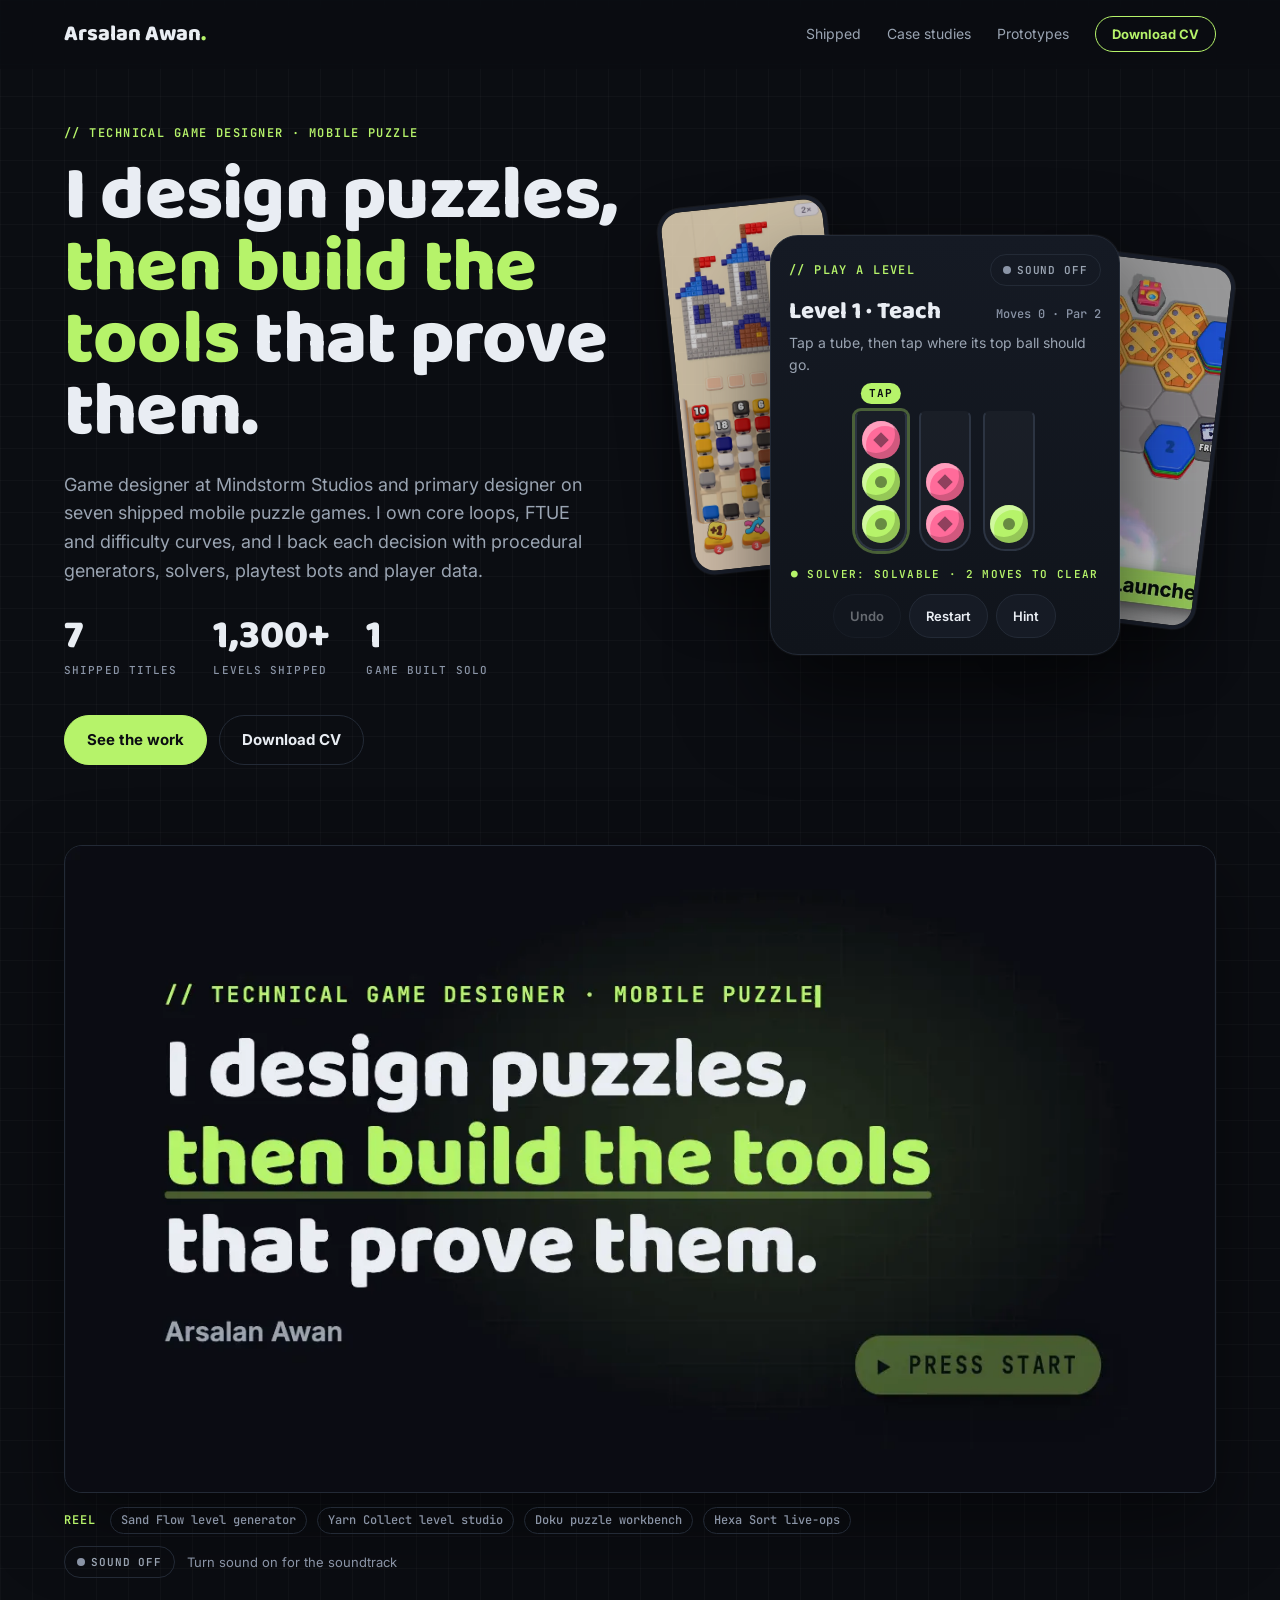
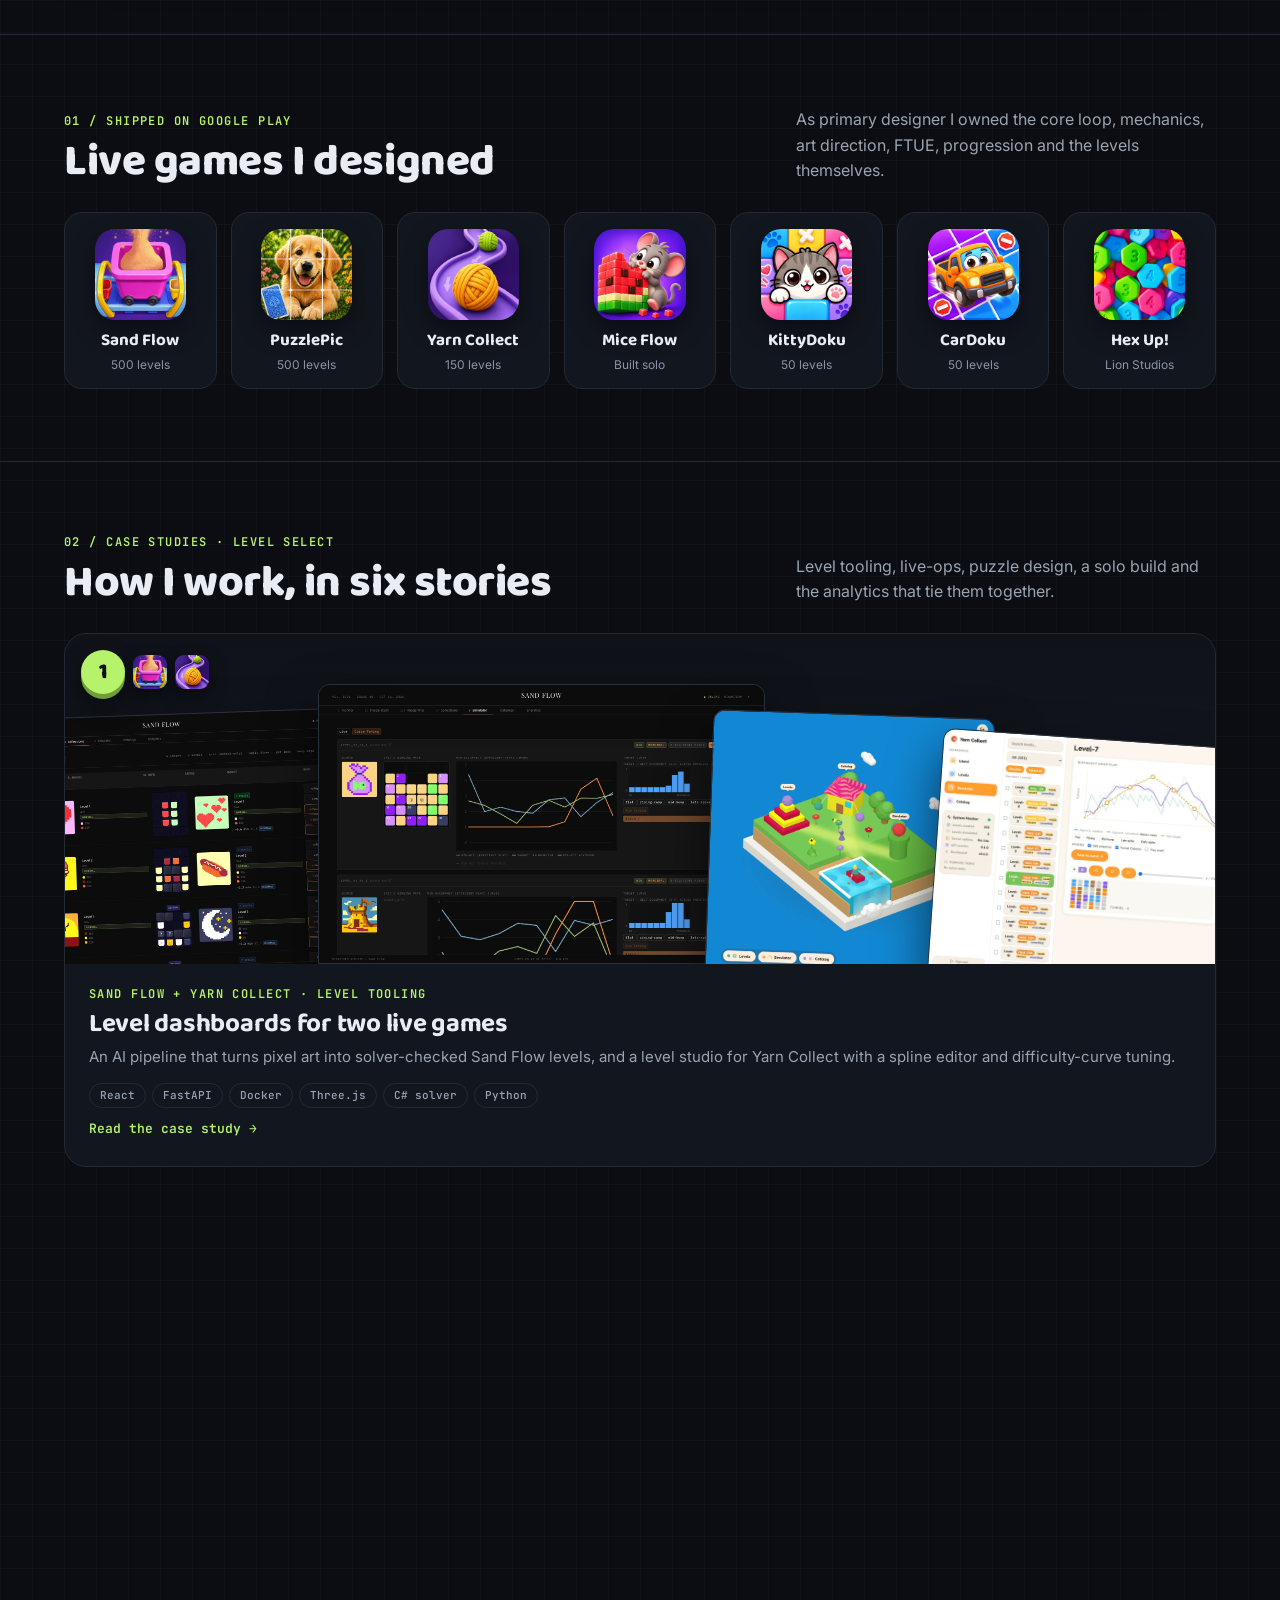
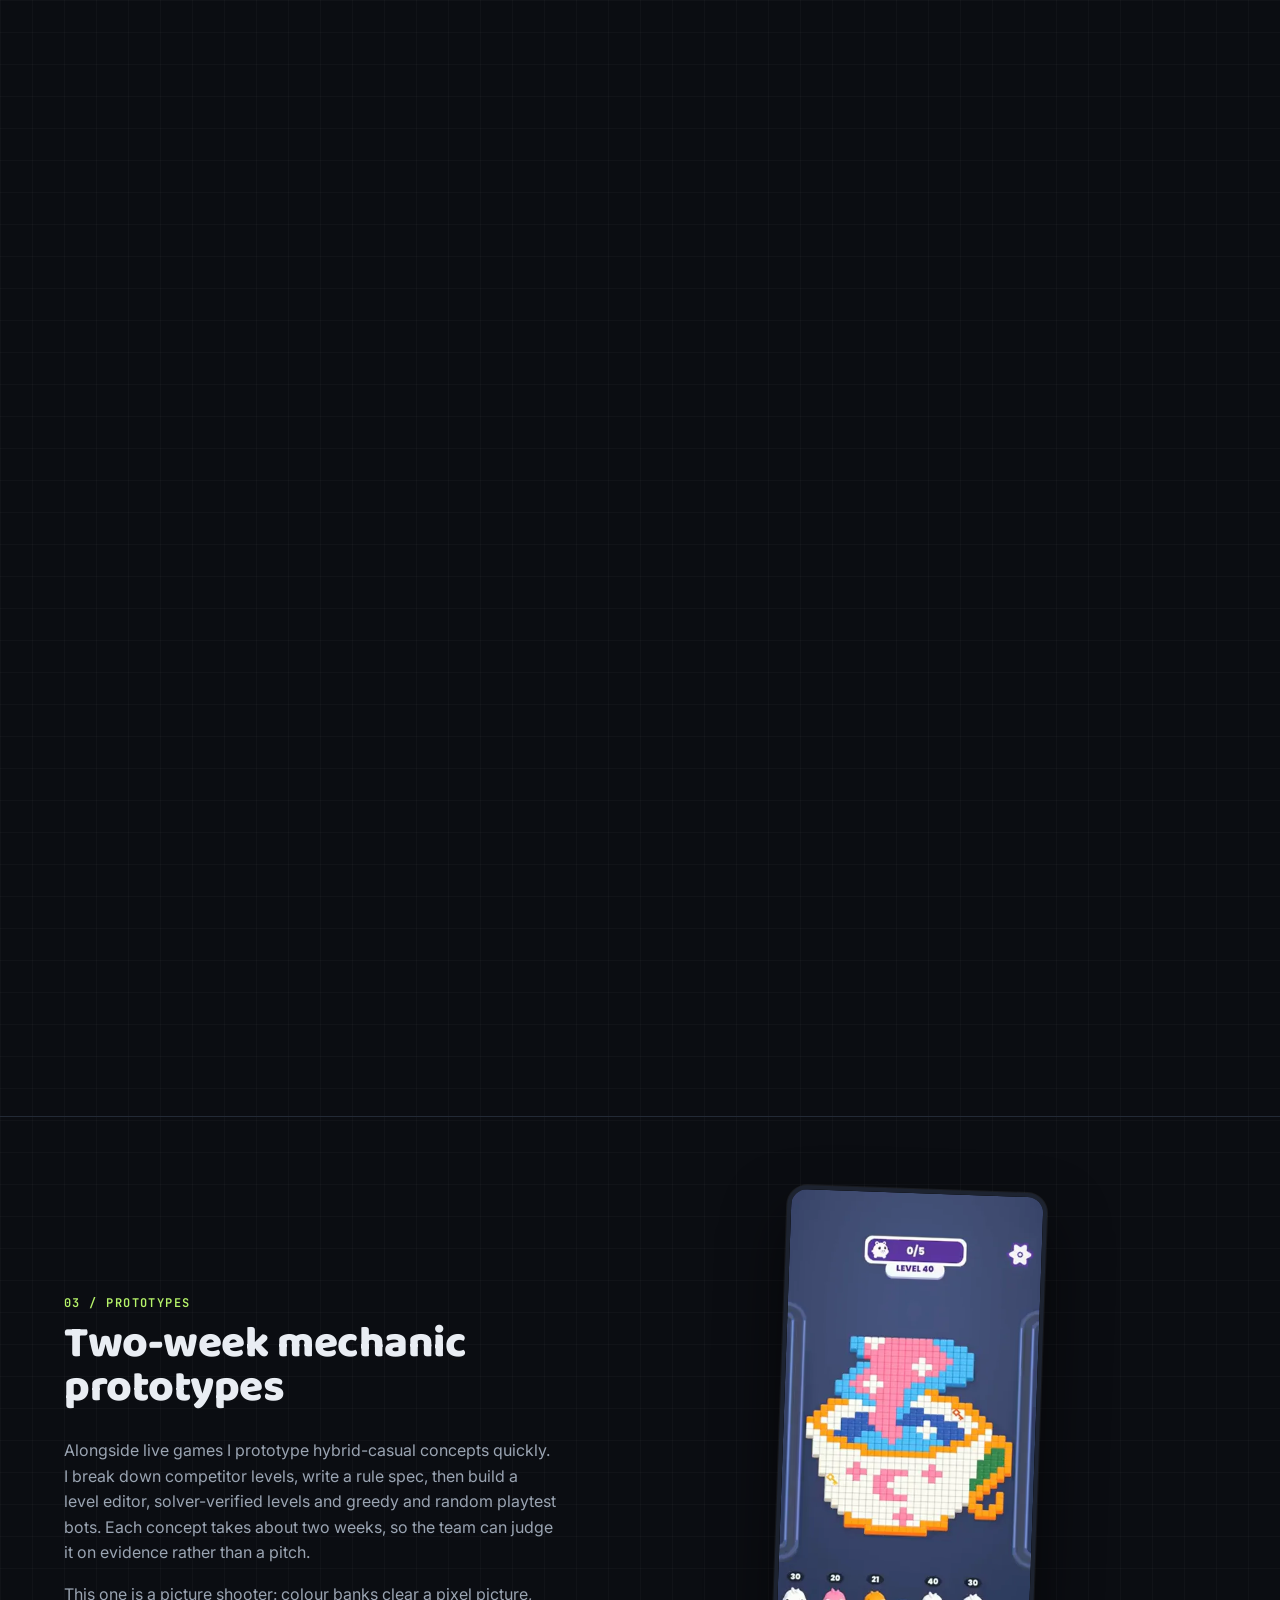
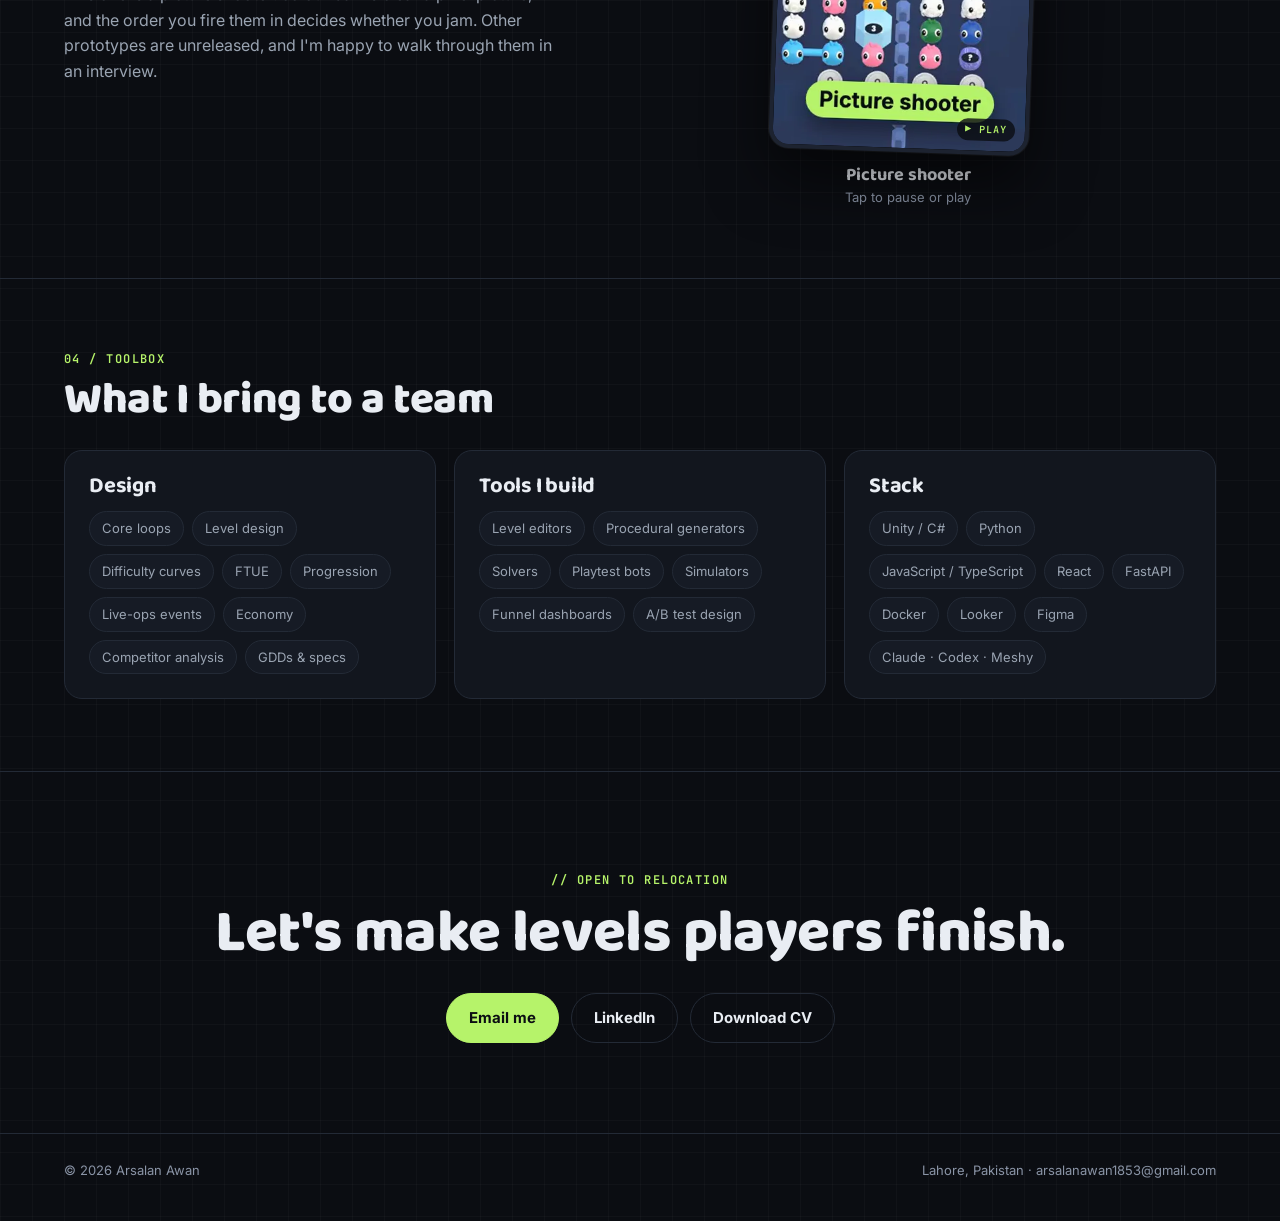
==== index.html @ 24dd3d20 "Playable hero level, game-style reel with sound, level-select case cards Co-Authored-By: Claude Opus" ====
<!doctype html>
<html lang="en">
<head>
<meta charset="utf-8">
<meta name="viewport" content="width=device-width, initial-scale=1">
<title>Arsalan Awan — Technical Game Designer</title>
<meta name="description" content="Technical game designer for mobile puzzle games. 7 shipped titles, 1,300+ levels, and the generators, solvers and analytics behind them.">
<meta property="og:type" content="website">
<meta property="og:title" content="Arsalan Awan — Technical Game Designer">
<meta property="og:description" content="I design puzzles, then build the tools that prove them. 7 shipped mobile puzzle games, 1,300+ levels.">
<meta property="og:image" content="https://rcpr0.github.io/og.png">
<meta name="twitter:card" content="summary_large_image">
<link rel="icon" href="favicon.svg" type="image/svg+xml">
<link rel="preconnect" href="https://fonts.googleapis.com">
<link rel="preconnect" href="https://fonts.gstatic.com" crossorigin>
<link rel="stylesheet" href="https://fonts.googleapis.com/css2?family=Baloo+2:wght@600;700;800&family=Inter:wght@400;500;600;700&family=JetBrains+Mono:wght@500;600&display=swap">
<link rel="stylesheet" href="css/site.css">
</head>
<body>
<nav class="nav"><div class="wrap">
  <a class="brand" href="index.html">Arsalan Awan<span>.</span></a>
  <ul>
    <li><a href="#shipped">Shipped</a></li>
    <li><a href="#work">Case studies</a></li>
    <li><a href="#prototypes">Prototypes</a></li>
    <li><a class="btn sm" href="Arsalan-Awan-CV.pdf" download>Download CV</a></li>
  </ul>
</div></nav>

<header class="hero"><div class="wrap">
  <div>
    <div class="mono">// Technical game designer · Mobile puzzle</div>
    <h1>I design puzzles, <em>then build the tools</em> that prove them.</h1>
    <p class="lede">Game designer at Mindstorm Studios and primary designer on seven shipped mobile puzzle games. I own core loops, FTUE and difficulty curves, and I back each decision with procedural generators, solvers, playtest bots and player data.</p>
    <div class="stats">
      <div><b>7</b><span>Shipped titles</span></div>
      <div><b>1,300+</b><span>Levels shipped</span></div>
      <div><b>1</b><span>Game built solo</span></div>
    </div>
    <div class="cta-row">
      <a class="btn" href="#work">See the work</a>
      <a class="btn o" href="Arsalan-Awan-CV.pdf" download>Download CV</a>
    </div>
  </div>
  <div class="stage">
    <div class="ph t1 back" aria-hidden="true"><img src="media/hero/mice.webp" alt=""></div>
    <div class="ph t3 back" data-video aria-label="Play or pause: Rainbow Launcher event in Hexa Sort"><img src="media/video/rainbow-spawn.webp" alt="Rainbow Launcher event firing in a Hexa Sort level"><video src="media/video/rainbow-spawn.mp4" poster="media/video/rainbow-spawn.webp" muted loop playsinline preload="none"></video></div>
    <section class="play" id="play" aria-label="Playable sort puzzle: three short levels">
      <div class="play-top"><span class="mono">// Play a level</span><button class="snd" type="button" data-sound-toggle aria-pressed="false"><span>Sound off</span></button></div>
      <div class="play-hud"><b class="play-lvl">Level 1 · Teach</b><span class="play-moves">Moves 0 · Par 2</span></div>
      <p class="play-tip">Tap a tube, then tap where its top ball should go.</p>
      <div class="tubes" role="group" aria-label="Puzzle board"></div>
      <div class="play-solver mono" aria-live="polite">Solver: solvable</div>
      <div class="play-ctl">
        <button type="button" class="undo">Undo</button><button type="button" class="restart">Restart</button><button type="button" class="hint-btn">Hint</button>
      </div>
      <div class="play-clear" hidden>
        <div class="stars" aria-hidden="true"><i class="star"></i><i class="star"></i><i class="star"></i></div>
        <b class="clear-title">Level clear</b>
        <p class="clear-sub"></p>
        <button type="button" class="btn play-next">Next level →</button>
        <a class="btn play-see" href="#shipped">See the shipped games →</a>
        <button type="button" class="btn o play-again">Play again</button>
      </div>
      <noscript><p class="play-tip">This puzzle needs JavaScript.</p></noscript>
    </section>
  </div>
</div></header>

<section class="reel-sec"><div class="wrap">
  <figure class="reel reveal" data-video aria-label="Play or pause the showreel">
    <video src="media/video/reel.mp4" poster="media/video/reel.webp" data-audio muted loop playsinline preload="none" aria-label="Showreel: level dashboards, puzzle workbench and live-ops footage"></video>
    <figcaption><b>Reel</b><span>Sand Flow level generator</span><span>Yarn Collect level studio</span><span>Doku puzzle workbench</span><span>Hexa Sort live-ops</span></figcaption>
  </figure>
  <div class="reel-bar"><button class="snd" type="button" data-sound-toggle aria-pressed="false"><span>Sound off</span></button><small>Turn sound on for the soundtrack</small></div>
</div></section>

<section class="sec" id="shipped"><div class="wrap">
  <div class="sec-head reveal">
    <div><div class="mono">01 / Shipped on Google Play</div><h2>Live games I designed</h2></div>
    <p>As primary designer I owned the core loop, mechanics, art direction, FTUE, progression and the levels themselves.</p>
  </div>
  <div class="games reveal">
    <a class="game" href="https://play.google.com/store/apps/details?id=com.mindstorm.sandflow" target="_blank" rel="noopener">
      <img class="ph peek" src="media/store/sandflow-1.webp" alt="" loading="lazy">
      <img class="icon" src="media/store/icon-sandflow.webp" alt="Sand Flow icon" loading="lazy"><b>Sand Flow</b><small>500 levels</small></a>
    <a class="game" href="https://play.google.com/store/apps/details?id=com.mindstorm.jigpix" target="_blank" rel="noopener">
      <img class="ph peek" src="media/store/puzzlepic-1.webp" alt="" loading="lazy">
      <img class="icon" src="media/store/icon-puzzlepic.webp" alt="PuzzlePic icon" loading="lazy"><b>PuzzlePic</b><small>500 levels</small></a>
    <a class="game" href="https://play.google.com/store/apps/details?id=com.mindstorm.yarncollect" target="_blank" rel="noopener">
      <img class="ph peek" src="media/store/yarncollect-1.webp" alt="" loading="lazy">
      <img class="icon" src="media/store/icon-yarncollect.webp" alt="Yarn Collect icon" loading="lazy"><b>Yarn Collect</b><small>150 levels</small></a>
    <a class="game" href="https://play.google.com/store/apps/details?id=com.mindstorm.miceflow" target="_blank" rel="noopener">
      <img class="ph peek" src="media/store/miceflow-1.webp" alt="" loading="lazy">
      <img class="icon" src="media/store/icon-miceflow.webp" alt="Mice Flow icon" loading="lazy"><b>Mice Flow</b><small>Built solo</small></a>
    <a class="game" href="https://play.google.com/store/apps/details?id=com.mindstorm.kittydoku" target="_blank" rel="noopener">
      <img class="ph peek" src="media/store/kittydoku-1.webp" alt="" loading="lazy">
      <img class="icon" src="media/store/icon-kittydoku.webp" alt="KittyDoku icon" loading="lazy"><b>KittyDoku</b><small>50 levels</small></a>
    <a class="game" href="https://play.google.com/store/apps/details?id=com.mindstorm.cardoku" target="_blank" rel="noopener">
      <img class="ph peek" src="media/store/cardoku-1.webp" alt="" loading="lazy">
      <img class="icon" src="media/store/icon-cardoku.webp" alt="CarDoku icon" loading="lazy"><b>CarDoku</b><small>50 levels</small></a>
    <a class="game" href="https://play.google.com/store/apps/details?id=com.mindstorm.hexa.merge" target="_blank" rel="noopener">
      <img class="ph peek" src="media/store/hexup-1.webp" alt="" loading="lazy">
      <img class="icon" src="media/store/icon-hexup.webp" alt="Hex Up! icon" loading="lazy"><b>Hex Up!</b><small>Lion Studios</small></a>
  </div>
</div></section>

<section class="sec" id="work"><div class="wrap">
  <div class="sec-head reveal">
    <div><div class="mono">02 / Case studies · Level select</div><h2>How I work, in six stories</h2></div>
    <p>Level tooling, live-ops, puzzle design, a solo build and the analytics that tie them together.</p>
  </div>
  <div class="cases">
    <a class="case wide reveal" href="work/level-tooling.html">
      <span class="lvl" aria-hidden="true"><b>1</b><img src="media/store/icon-sandflow.webp" alt="" loading="lazy"><img src="media/store/icon-yarncollect.webp" alt="" loading="lazy"></span>
      <div class="art collage">
        <img src="media/tool/sf-collections.webp" alt="Sand Flow level dashboard: collections of generated levels" loading="lazy">
        <img src="media/tool/sf-curve.webp" alt="Sand Flow curve tuning with solver winning paths" loading="lazy">
        <img src="media/tool/yc-island.webp" alt="Yarn Collect level studio: 3D island hub" loading="lazy">
        <img src="media/tool/yc-sim.webp" alt="Yarn Collect difficulty-over-play chart" loading="lazy">
      </div>
      <div class="body">
        <div class="mono">Sand Flow + Yarn Collect · Level tooling</div>
        <h3>Level dashboards for two live games</h3>
        <p>An AI pipeline that turns pixel art into solver-checked Sand Flow levels, and a level studio for Yarn Collect with a spline editor and difficulty-curve tuning.</p>
        <div class="chips"><span>React</span><span>FastAPI</span><span>Docker</span><span>Three.js</span><span>C# solver</span><span>Python</span></div>
        <span class="more">Read the case study →</span>
      </div>
    </a>
    <a class="case wide reveal" href="work/hexa-sort-liveops.html">
      <span class="lvl" aria-hidden="true"><b>2</b></span>
      <div class="art" id="hexa-art">
        <div class="ph t1"><img src="media/hexa/card-1.webp" alt="Roll &amp; Win event screen designed for Hexa Sort" loading="lazy"></div>
        <div class="ph t2"><img src="media/hexa/card-col.webp" alt="Collections main screen with card sets and grand prize" loading="lazy"></div>
        <div class="ph t3"><img src="media/hexa/card-2.webp" alt="Rainbow Launcher streak event screen" loading="lazy"></div>
        <div class="ph t2"><img src="media/hexa/chain-offer.webp" alt="Chain Offer reward ladder" loading="lazy"></div>
      </div>
      <div class="body">
        <div class="mono">Hexa Sort · Live-ops · 2024–25</div>
        <h3>Live-ops features for a top puzzle game</h3>
        <p>Collections V2, Roll &amp; Win, Chain Offer, Rainbow Launcher and more. I designed the flows and directed the UI and art, then designed the A/B tests and Looker analysis that tuned them.</p>
        <div class="chips"><span>Live-ops</span><span>Economy</span><span>A/B tests</span><span>Looker</span><span>Figma</span></div>
        <span class="more">Read the case study →</span>
      </div>
    </a>
    <a class="case reveal" href="work/doku-puzzles.html">
      <span class="lvl" aria-hidden="true"><b>3</b><img src="media/store/icon-kittydoku.webp" alt="" loading="lazy"><img src="media/store/icon-cardoku.webp" alt="" loading="lazy"></span>
      <div class="art">
        <img src="media/doku/md-late.webp" alt="Deduction puzzle board with cars, mice and water" loading="lazy" style="height:84%;width:auto;border-radius:12px">
        <div class="ph t3"><img src="media/store/kittydoku-1.webp" alt="KittyDoku store screenshot" loading="lazy"></div>
      </div>
      <div class="body">
        <div class="mono">KittyDoku + CarDoku · Puzzle design</div>
        <h3>Deduction puzzles you solve by looking</h3>
        <p>An HTML level workbench with its own solver: one answer per level, and no guessing.</p>
        <span class="more">Read the case study →</span>
      </div>
    </a>
    <a class="case reveal" href="work/mice-flow.html">
      <span class="lvl" aria-hidden="true"><b>4</b><img src="media/store/icon-miceflow.webp" alt="" loading="lazy"></span>
      <div class="art">
        <div class="ph t1"><img src="media/mice/level-03.webp" alt="Mice Flow level 3" loading="lazy"></div>
        <div class="ph t2"><img src="media/hero/mice.webp" alt="Mice Flow castle level" loading="lazy"></div>
        <div class="ph t3"><img src="media/mice/level-07.webp" alt="Mice Flow level 7" loading="lazy"></div>
      </div>
      <div class="body">
        <div class="mono">Mice Flow · Solo build</div>
        <h3>Shipping a whole game alone, with AI tools</h3>
        <p>Design, code and 3D art with Claude, Codex and Meshy, then twice the frame rate on a budget phone.</p>
        <span class="more">Read the case study →</span>
      </div>
    </a>
    <a class="case reveal" href="work/difficulty-analytics.html">
      <span class="lvl" aria-hidden="true"><b>5</b></span>
      <div class="art"><img src="media/analytics/bands.svg" alt="Illustrative difficulty bands chart" loading="lazy" style="width:88%;height:auto"></div>
      <div class="body">
        <div class="mono">Difficulty · Analytics</div>
        <h3>Reading difficulty from player data</h3>
        <p>Bot-calibrated difficulty bands, funnel spike detection, and the finding that churn tracks fail rate, not level position.</p>
        <span class="more">Read the case study →</span>
      </div>
    </a>
    <a class="case reveal" href="work/link-sort-study.html">
      <span class="lvl" aria-hidden="true"><b>6</b></span>
      <div class="art"><div class="big-num">30.5<small>vs</small>10.4</div></div>
      <div class="body">
        <div class="mono">Independent study · FTUE</div>
        <h3>Why a game's first levels were losing players</h3>
        <p>A solver and frame-by-frame competitor benchmarks found one move rule tripling the choices on near-identical boards.</p>
        <span class="more">Read the case study →</span>
      </div>
    </a>
  </div>
</div></section>

<section class="sec" id="prototypes"><div class="wrap">
  <div class="step reveal" style="padding:0">
    <div>
      <div class="mono">03 / Prototypes</div><h2>Two-week mechanic prototypes</h2>
      <p>Alongside live games I prototype hybrid-casual concepts quickly. I break down competitor levels, write a rule spec, then build a level editor, solver-verified levels and greedy and random playtest bots. Each concept takes about two weeks, so the team can judge it on evidence rather than a pitch.</p>
      <p>This one is a picture shooter: colour banks clear a pixel picture, and the order you fire them in decides whether you jam. Other prototypes are unreleased, and I'm happy to walk through them in an interview.</p>
    </div>
    <div style="display:flex;justify-content:center">
      <figure class="proto" data-video style="width:min(62%,260px);margin:0">
        <div class="ph t2"><img src="media/video/shooter.webp" alt="Picture-shooter prototype" loading="lazy"><video src="media/video/shooter.mp4" poster="media/video/shooter.webp" muted loop playsinline preload="none"></video><span class="play-hint">▶ PLAY</span></div>
        <figcaption><b>Picture shooter</b><span>Tap to pause or play</span></figcaption>
      </figure>
    </div>
  </div>
</div></section>

<section class="sec" id="toolbox"><div class="wrap">
  <div class="reveal"><div class="mono">04 / Toolbox</div><h2>What I bring to a team</h2></div>
  <div class="tools reveal">
    <div class="tool"><h3>Design</h3><ul><li>Core loops</li><li>Level design</li><li>Difficulty curves</li><li>FTUE</li><li>Progression</li><li>Live-ops events</li><li>Economy</li><li>Competitor analysis</li><li>GDDs &amp; specs</li></ul></div>
    <div class="tool"><h3>Tools I build</h3><ul><li>Level editors</li><li>Procedural generators</li><li>Solvers</li><li>Playtest bots</li><li>Simulators</li><li>Funnel dashboards</li><li>A/B test design</li></ul></div>
    <div class="tool"><h3>Stack</h3><ul><li>Unity / C#</li><li>Python</li><li>JavaScript / TypeScript</li><li>React</li><li>FastAPI</li><li>Docker</li><li>Looker</li><li>Figma</li><li>Claude · Codex · Meshy</li></ul></div>
  </div>
</div></section>

<section class="closing"><div class="wrap reveal">
  <div class="mono">// Open to relocation</div>
  <h2>Let's make levels players finish.</h2>
  <div class="cta-row">
    <a class="btn" href="mailto:arsalanawan1853@gmail.com">Email me</a>
    <a class="btn o" href="https://www.linkedin.com/in/arsalan-awan/" target="_blank" rel="noopener">LinkedIn</a>
    <a class="btn o" href="Arsalan-Awan-CV.pdf" download>Download CV</a>
  </div>
</div></section>

<footer><div class="wrap"><span>© <span id="year">2026</span> Arsalan Awan</span><span>Lahore, Pakistan · arsalanawan1853@gmail.com</span></div></footer>
<script src="js/site.js"></script>
<script src="js/play.js"></script>
</body>
</html>
---- css/site.css ----
/* Arsalan Awan — portfolio. Dark technical base (blueprint grid, mono labels, lime accent) + rounded display type and tilted phones. */
:root {
  --bg: #0b0d12; --panel: #12161e; --panel-2: #161b25; --line: #232a36;
  --ink: #e9edf3; --mute: #9aa4b2; --dim: #8a94a6; --acc: #b6f36a; --acc-ink: #0b0d12;
  --display: 'Baloo 2', ui-rounded, system-ui, sans-serif;
  --body: 'Inter', system-ui, -apple-system, sans-serif;
  --mono: 'JetBrains Mono', ui-monospace, Menlo, monospace;
  --radius: 18px; --wrap: 1200px; --gutter: 24px;
  color-scheme: dark;
}
*, *::before, *::after { box-sizing: border-box; }
html { scroll-behavior: smooth; }
body {
  margin: 0; background: var(--bg); color: var(--ink); font: 400 16px/1.6 var(--body);
  -webkit-font-smoothing: antialiased; overflow-x: hidden;
  background-image: linear-gradient(#ffffff06 1px, transparent 1px), linear-gradient(90deg, #ffffff06 1px, transparent 1px);
  background-size: 32px 32px;
}
img, video { display: block; max-width: 100%; }
a { color: inherit; }
::selection { background: var(--acc); color: var(--acc-ink); }
:focus-visible { outline: 2px solid var(--acc); outline-offset: 3px; border-radius: 6px; }

.wrap { max-width: var(--wrap); margin: 0 auto; padding: 0 var(--gutter); }
.mono { font: 600 12px/1.4 var(--mono); letter-spacing: .12em; text-transform: uppercase; color: var(--acc); }
h1, h2, h3 { font-family: var(--display); font-weight: 800; line-height: 1; margin: 0; letter-spacing: -.01em; }
h2 { font-size: clamp(30px, 4vw, 44px); margin: 10px 0 28px; }
h3 { font-size: 24px; font-weight: 700; }
p { color: var(--mute); margin: 0 0 1em; }
em.acc, .acc { color: var(--acc); font-style: normal; }

/* Nav */
.nav { position: sticky; top: 0; z-index: 20; backdrop-filter: blur(12px); background: #0b0d12cc; border-bottom: 1px solid transparent; }
.nav.scrolled { border-bottom-color: var(--line); }
.nav .wrap { display: flex; align-items: center; justify-content: space-between; height: 68px; gap: 16px; }
.brand { font: 800 22px/1 var(--display); text-decoration: none; }
.brand span { color: var(--acc); }
.nav ul { display: flex; gap: 26px; list-style: none; margin: 0; padding: 0; align-items: center; font-size: 14px; }
.nav ul a { color: var(--mute); text-decoration: none; }
.nav ul a:hover { color: var(--ink); }

/* Buttons & chips */
.btn { display: inline-flex; align-items: center; gap: 8px; background: var(--acc); color: var(--acc-ink); font-weight: 700; font-size: 15px;
  padding: 12px 22px; border-radius: 99px; text-decoration: none; border: 1px solid var(--acc); transition: transform .15s, box-shadow .15s; }
.btn:hover { transform: translateY(-2px); box-shadow: 0 10px 30px #b6f36a33; }
.btn.o { background: transparent; color: var(--ink); border-color: var(--line); }
.btn.o:hover { border-color: var(--mute); box-shadow: none; }
.btn.sm { padding: 7px 16px; font-size: 13px; }
.nav .btn.sm { background: transparent; color: var(--acc); }
.chips { display: flex; flex-wrap: wrap; gap: 6px; margin-top: 14px; }
.chips span { font: 500 11px/1 var(--mono); border: 1px solid var(--line); border-radius: 99px; padding: 6px 10px; color: var(--mute); }

/* Phones */
.ph { position: relative; aspect-ratio: 9 / 19.5; border-radius: 24px; overflow: hidden; border: 4px solid #1d2330; background: #000;
  box-shadow: 0 30px 60px rgba(0,0,0,.55), 0 0 0 1px #ffffff12; }
.ph img, .ph video { width: 100%; height: 100%; object-fit: cover; }
.t1 { transform: rotate(-6deg); } .t2 { transform: rotate(2deg); } .t3 { transform: rotate(7deg); }

/* Hero */
.hero { padding: 56px 0 80px; }
.hero .wrap { display: grid; grid-template-columns: 1.05fr 1fr; gap: 40px; align-items: center; }
.hero h1 { font-size: clamp(44px, 6.2vw, 76px); line-height: .95; margin: 18px 0 22px; }
.hero h1 em { font-style: normal; color: var(--acc); }
.hero p.lede { font-size: 18px; max-width: 520px; }
.stats { display: flex; gap: 36px; margin: 30px 0 34px; flex-wrap: wrap; }
.stats b { display: block; font: 800 40px/1 var(--display); color: var(--ink); }
.stats span { font: 500 11px/1.4 var(--mono); letter-spacing: .1em; color: var(--dim); text-transform: uppercase; }
.cta-row { display: flex; gap: 12px; flex-wrap: wrap; }
.phones { display: flex; justify-content: center; align-items: flex-start; gap: 18px; padding: 10px 0 30px; }
.phones .ph { width: min(30%, 190px); flex: none; }
.phones .t1 { margin-top: 40px; } .phones .t3 { margin-top: 64px; }

/* Sections */
.sec { padding: 72px 0; border-top: 1px solid var(--line); }
.sec-head { display: flex; align-items: end; justify-content: space-between; gap: 20px; flex-wrap: wrap; }
.sec-head p { max-width: 420px; margin-bottom: 28px; }

/* Shipped games */
.games { display: grid; grid-template-columns: repeat(7, 1fr); gap: 14px; }
.game { position: relative; display: block; text-decoration: none; background: var(--panel); border: 1px solid var(--line); border-radius: var(--radius);
  padding: 16px 12px 14px; text-align: center; transition: border-color .2s, transform .2s; }
.game:hover { border-color: #3a4456; transform: translateY(-4px); }
.game img.icon { width: 72%; aspect-ratio: 1; margin: 0 auto 12px; border-radius: 22%; box-shadow: 0 10px 24px rgba(0,0,0,.4); }
.game b { display: block; font: 700 17px/1.1 var(--display); color: var(--ink); }
.game small { display: block; font-size: 12px; color: var(--dim); margin-top: 4px; }
.game .peek { position: absolute; left: 50%; bottom: calc(100% + 12px); width: 150px; transform: translate(-50%, 8px) rotate(-3deg); opacity: 0;
  pointer-events: none; transition: opacity .2s, transform .2s; z-index: 5; }
.game:hover .peek, .game:focus-visible .peek { opacity: 1; transform: translate(-50%, 0) rotate(-3deg); }

/* Case cards */
.cases { display: grid; grid-template-columns: repeat(2, 1fr); gap: 20px; }
.case { display: flex; flex-direction: column; background: var(--panel); border: 1px solid var(--line); border-radius: 22px; overflow: hidden;
  text-decoration: none; transition: border-color .2s, transform .2s; }
.case:hover { border-color: #3a4456; transform: translateY(-4px); }
.case.wide { grid-column: 1 / -1; }
.case .art { position: relative; height: 240px; background: linear-gradient(180deg, #0f1218, var(--panel-2)); overflow: hidden; display: flex; align-items: center; justify-content: center; gap: 14px; }
.case.wide .art { height: 330px; }
.case .body { padding: 22px 24px 26px; }
.case h3 { margin: 8px 0 8px; font-size: 26px; }
.case p { margin: 0; font-size: 15px; }
.case .more { display: inline-block; margin-top: 14px; font: 600 13px/1 var(--mono); color: var(--acc); }
.collage { align-items: flex-end !important; padding: 26px 26px 0; }
.collage img { height: 86%; width: auto; max-width: none; border-radius: 12px 12px 0 0; border: 1px solid #2a3140; box-shadow: 0 24px 50px rgba(0,0,0,.6); }
.collage img + img { margin-left: -70px; }
.collage img:nth-child(1) { transform: translateY(12px) rotate(-2deg); }
.collage img:nth-child(2) { height: 92%; z-index: 2; }
.collage img:nth-child(3) { transform: translateY(12px) rotate(2deg); z-index: 3; }
.collage img:nth-child(4) { height: 80%; transform: translateY(20px) rotate(4deg); z-index: 4; }
.art .ph { width: 92px; border-width: 3px; border-radius: 16px; }
.case.wide .art .ph { width: 128px; }
#hexa-art { background: radial-gradient(ellipse at 50% 60%, #3b2a6b 0%, #161b25 70%); }
.pixel { image-rendering: pixelated; border-radius: 10px; height: 150px; width: 150px; object-fit: cover; }
.big-num { font: 800 64px/1 var(--display); color: var(--acc); }
.big-num small { font-size: 26px; color: var(--dim); margin: 0 10px; }

/* Prototypes */
.protos { display: grid; grid-template-columns: repeat(4, 1fr); gap: 22px; }
.proto { cursor: pointer; }
.proto .ph { width: 100%; border-radius: 20px; }
.ph > video { position: absolute; inset: 0; opacity: 0; transition: opacity .25s; }
[data-video].playing .ph > video { opacity: 1; }
[data-video] { cursor: pointer; }
.proto figcaption { margin-top: 12px; text-align: center; }
.proto figcaption b { display: block; font: 700 18px/1.2 var(--display); }
.proto figcaption span { display: block; font-size: 13px; line-height: 1.4; color: var(--dim); margin-top: 2px; }
.play-hint { position: absolute; right: 10px; bottom: 10px; font: 600 10px/1 var(--mono); letter-spacing: .1em; background: #0b0d12cc; color: var(--acc);
  padding: 6px 8px; border-radius: 99px; transition: opacity .2s; }
[data-video].playing .play-hint { opacity: 0; }

/* Toolbox */
.tools { display: grid; grid-template-columns: repeat(3, 1fr); gap: 18px; }
.tool { background: var(--panel); border: 1px solid var(--line); border-radius: var(--radius); padding: 24px; }
.tool h3 { font-size: 22px; margin-bottom: 14px; }
.tool ul { list-style: none; padding: 0; margin: 0; display: flex; flex-wrap: wrap; gap: 8px; }
.tool li { font-size: 13px; color: var(--mute); background: var(--panel-2); border: 1px solid var(--line); border-radius: 99px; padding: 6px 12px; }

/* Closing CTA + footer */
.closing { text-align: center; padding: 100px 0 90px; border-top: 1px solid var(--line); }
.closing h2 { font-size: clamp(36px, 5vw, 60px); margin: 14px 0 30px; }
.closing .cta-row { justify-content: center; }
footer { border-top: 1px solid var(--line); padding: 26px 0 40px; font-size: 13px; color: var(--dim); }
footer .wrap { display: flex; justify-content: space-between; gap: 12px; flex-wrap: wrap; }

/* ---------- Case-study pages ---------- */
.cs-hero { padding: 48px 0 40px; }
.cs-hero .back { font: 600 12px/1 var(--mono); letter-spacing: .1em; color: var(--dim); text-decoration: none; text-transform: uppercase; }
.cs-hero .back:hover { color: var(--acc); }
.cs-hero h1 { font-size: clamp(40px, 5.6vw, 68px); margin: 18px 0 18px; max-width: 900px; }
.cs-hero .lede { font-size: 19px; max-width: 760px; }
.meta { display: grid; grid-template-columns: repeat(4, auto); justify-content: start; gap: 12px 44px; margin: 28px 0 10px; }
.meta div span { display: block; font: 600 11px/1.4 var(--mono); letter-spacing: .1em; color: var(--dim); text-transform: uppercase; }
.meta div b { font-weight: 600; font-size: 15px; }
.fig { margin: 0; }
.fig img, .fig video { width: 100%; border-radius: 14px; border: 1px solid var(--line); background: #0f1218; }
.fig figcaption { font-size: 14px; color: var(--dim); margin-top: 10px; }
.fig figcaption b { color: var(--mute); font-weight: 600; }
.fig.hero-fig img, .fig.hero-fig video { border-radius: 18px; box-shadow: 0 30px 80px rgba(0,0,0,.5); }
.prose { max-width: 760px; }
.reel-sec { padding: 0 0 56px; }
.reel { margin: 0; }
.reel video { width: 100%; aspect-ratio: 16 / 9; border-radius: 18px; border: 1px solid var(--line); background: #0d1017; box-shadow: 0 30px 80px rgba(0,0,0,.45); }
.reel figcaption { display: flex; flex-wrap: wrap; gap: 8px 10px; align-items: center; margin-top: 14px; font: 500 12px/1.4 var(--mono); color: var(--dim); }
.reel figcaption b { color: var(--acc); font-weight: 600; letter-spacing: .08em; text-transform: uppercase; margin-right: 4px; }
.reel figcaption span { border: 1px solid var(--line); border-radius: 99px; padding: 4px 10px; }
.prose p { font-size: 17px; }
.prose ul { color: var(--mute); padding-left: 20px; margin: 0 0 1em; }
.prose li { margin-bottom: 6px; }
.prose strong { color: var(--ink); font-weight: 600; }
.step { display: grid; grid-template-columns: 1fr 1.25fr; gap: 44px; align-items: center; padding: 34px 0; }
.step.flip > :first-child { order: 2; }
.step .num { font: 600 12px/1 var(--mono); color: var(--acc); letter-spacing: .12em; }
.step h3 { margin: 10px 0 12px; font-size: 28px; }
.step p { font-size: 16px; }
.phone-row { display: flex; gap: 18px; justify-content: center; }
.phone-row .ph { width: min(31%, 200px); }
.phone-row .ph:nth-child(1) { transform: rotate(-4deg); } .phone-row .ph:nth-child(3) { transform: rotate(4deg); }
.phone-row > .clip { width: min(31%, 200px); flex: none; }
.phone-row > .clip .ph { width: 100%; transform: none; }
.phone-row > .clip:nth-child(1) { transform: rotate(-4deg); } .phone-row > .clip:nth-child(3) { transform: rotate(4deg); }
.stat-grid { display: grid; grid-template-columns: repeat(auto-fit, minmax(200px, 1fr)); gap: 16px; margin-top: 8px; }
.stat { background: var(--panel); border: 1px solid var(--line); border-radius: var(--radius); padding: 22px; }
.stat b { display: block; font: 800 40px/1 var(--display); color: var(--acc); margin-bottom: 8px; }
.stat span { font-size: 14px; color: var(--mute); }
.callout { border-left: 3px solid var(--acc); background: var(--panel); padding: 18px 22px; border-radius: 0 14px 14px 0; margin: 10px 0 24px; }
.callout p { margin: 0; color: var(--ink); }
.next { display: flex; justify-content: space-between; align-items: center; gap: 20px; text-decoration: none; background: var(--panel);
  border: 1px solid var(--line); border-radius: 22px; padding: 28px 30px; margin: 30px 0 70px; transition: border-color .2s; }
.next:hover { border-color: var(--acc); }
.next b { font: 800 28px/1.1 var(--display); display: block; margin-top: 8px; }
.next .arrow { font: 800 36px/1 var(--display); color: var(--acc); }
.subhead { font: 800 34px/1 var(--display); margin: 0 0 6px; }
.feature-tag { display: inline-block; font: 600 11px/1 var(--mono); letter-spacing: .1em; color: var(--acc-ink); background: var(--acc); padding: 6px 10px; border-radius: 99px; text-transform: uppercase; }

/* Reveal on scroll */
.js .reveal { opacity: 0; transform: translateY(18px); transition: opacity .6s ease, transform .6s ease; }
.js .reveal.in { opacity: 1; transform: none; }

/* ---------- Responsive ---------- */
@media (max-width: 1000px) {
  .games { grid-template-columns: repeat(4, 1fr); }
  .protos { grid-template-columns: repeat(2, 1fr); }
  .tools { grid-template-columns: 1fr; }
}
@media (max-width: 760px) {
  :root { --gutter: 16px; }
  .nav ul { gap: 16px; }
  .nav ul li:nth-child(1), .nav ul li:nth-child(3) { display: none; }
  .hero { padding: 28px 0 40px; }
  .hero .wrap { grid-template-columns: 1fr; gap: 10px; }
  .hero p.lede { font-size: 16px; }
  .stats { gap: 22px; } .stats b { font-size: 32px; }
  .phones { gap: 10px; padding: 24px 0 30px; }
  .phones .ph { width: 30%; border-width: 3px; border-radius: 18px; }
  .phones .t1 { margin-top: 22px; } .phones .t3 { margin-top: 36px; }
  .sec { padding: 52px 0; }
  .games { grid-template-columns: repeat(4, 1fr); gap: 8px; }
  .game { padding: 10px 4px; border-radius: 14px; }
  .game b { font-size: 13px; }
  .game small { font-size: 10px; }
  .game .peek { display: none; }
  .cases { grid-template-columns: 1fr; }
  .case .art, .case.wide .art { height: 220px; }
  .collage img + img { margin-left: -110px; }
  .protos { gap: 14px; }
  .meta { grid-template-columns: repeat(2, auto); gap: 12px 28px; }
  .step, .step.flip { grid-template-columns: 1fr; gap: 20px; padding: 24px 0; }
  .step.flip > :first-child { order: 0; }
  .next b { font-size: 22px; }
}
@media (prefers-reduced-motion: reduce) {
  html { scroll-behavior: auto; }
  .t1, .t2, .t3, .phone-row .ph, .phone-row > .clip, .collage img, .game .peek { transform: none !important; }
  .js .reveal { opacity: 1; transform: none; transition: none; }
  .btn, .case, .game { transition: none; }
}

/* Playable level (hero). Device card in front, two tilted phones behind it. */
.stage { position: relative; display: flex; justify-content: center; align-items: center; min-height: 560px; }
.stage .back { position: absolute; width: 170px; opacity: .8; }
.stage .t1 { left: 0; top: 36px; } .stage .t3 { right: 0; top: 90px; }
.play { position: relative; z-index: 2; width: 350px; max-width: 100%; background: linear-gradient(180deg, #151a24, #10141b); border: 1px solid var(--line);
  border-radius: 28px; padding: 18px 18px 16px; box-shadow: 0 40px 90px rgba(0,0,0,.6), 0 0 0 1px #ffffff0d; overflow: hidden; }
.play-top { display: flex; justify-content: space-between; align-items: center; gap: 10px; }
.snd { font: 600 11px/1 var(--mono); letter-spacing: .08em; text-transform: uppercase; color: var(--mute); background: transparent; border: 1px solid var(--line);
  border-radius: 99px; padding: 8px 12px; min-height: 32px; cursor: pointer; white-space: nowrap; display: inline-flex; align-items: center; gap: 6px; }
.snd::before { content: ''; width: 8px; height: 8px; border-radius: 50%; background: var(--dim); }
.snd[aria-pressed="true"] { color: var(--acc); border-color: #b6f36a55; }
.snd[aria-pressed="true"]::before { background: var(--acc); box-shadow: 0 0 8px var(--acc); }
.play-hud { display: flex; justify-content: space-between; align-items: baseline; margin-top: 14px; }
.play-lvl { font: 800 24px/1 var(--display); }
.play-moves { font: 500 12px/1 var(--mono); color: var(--dim); }
.play .play-tip { font-size: 14px; margin: 8px 0 0; min-height: 2.6em; }
.tubes { --ball: 38px; display: flex; justify-content: center; align-items: flex-end; gap: 12px; padding: 22px 0 6px; min-height: calc(var(--cap, 3) * (var(--ball) + 4px) + 54px); }
.tube { position: relative; width: calc(var(--ball) + 14px); height: calc(var(--cap, 3) * (var(--ball) + 4px) + 14px); padding: 6px 0; display: flex; flex-direction: column-reverse;
  align-items: center; gap: 4px; background: #ffffff08; border: 2px solid #2c3442; border-top-color: transparent; border-radius: 6px 6px 22px 22px; cursor: pointer;
  transition: border-color .15s, transform .15s, box-shadow .2s; -webkit-tap-highlight-color: transparent; }
.tube:hover { border-color: #3d4759; border-top-color: transparent; }
.tube.sel { border-color: var(--acc); border-top-color: transparent; }
.tube.done { border-color: #ffd34d; border-top-color: transparent; box-shadow: 0 0 22px #ffd34d44; }
.tube.hint::after { content: 'tap'; position: absolute; left: 50%; top: -30px; transform: translateX(-50%); font: 700 11px/1 var(--mono); text-transform: uppercase;
  letter-spacing: .1em; color: var(--acc-ink); background: var(--acc); padding: 5px 8px; border-radius: 99px; animation: bob 1s ease-in-out infinite; }
.tube.hint { box-shadow: 0 0 0 3px #b6f36a55; animation: glow 1s ease-in-out infinite; }
.ball { position: relative; width: var(--ball); height: var(--ball); border-radius: 50%; flex: none; transition: transform .18s cubic-bezier(.3,1.6,.5,1);
  box-shadow: inset -5px -6px 0 rgba(0,0,0,.18), inset 4px 5px 0 rgba(255,255,255,.35); }
.ball[data-c="a"] { background: #b6f36a; } .ball[data-c="b"] { background: #ff6b9a; } .ball[data-c="c"] { background: #5cc8ff; } .ball[data-c="d"] { background: #ffd34d; }
/* A shape per colour, so the puzzle doesn't rely on colour alone. */
.ball::after { content: ''; position: absolute; left: 50%; top: 50%; width: 12px; height: 12px; transform: translate(-50%,-50%); background: rgba(11,13,18,.45); }
.ball[data-c="a"]::after { border-radius: 50%; }
.ball[data-c="b"]::after { transform: translate(-50%,-50%) rotate(45deg); width: 11px; height: 11px; }
.ball[data-c="c"]::after { clip-path: polygon(50% 0, 100% 100%, 0 100%); width: 14px; }
.ball[data-c="d"]::after { height: 5px; width: 15px; border-radius: 3px; }
.ball.lift { transform: translateY(-14px); }
.ball.drop { animation: drop .38s cubic-bezier(.3,1.5,.5,1) both; }
.tube.nope { animation: nope .3s; }
@keyframes drop { 0% { transform: translateY(-46px) scale(.9, 1.1); opacity: .2; } 70% { transform: translateY(2px) scale(1.12, .86); opacity: 1; } 100% { transform: none; } }
@keyframes nope { 20%, 60% { transform: translateX(-5px); } 40%, 80% { transform: translateX(5px); } }
@keyframes bob { 50% { transform: translate(-50%, -5px); } }
@keyframes glow { 50% { box-shadow: 0 0 0 6px #b6f36a22; } }
.play-solver { color: var(--acc); font-size: 11px; text-align: center; margin-top: 10px; }
.play-solver::before { content: '● '; }
.play-solver.dead { color: #ff7a7a; } .play-solver.dead::before { content: '✕ '; }
.play-ctl { display: flex; justify-content: center; gap: 8px; margin-top: 12px; }
.play-ctl button { font: 600 13px/1 var(--body); color: var(--ink); background: var(--panel-2); border: 1px solid var(--line); border-radius: 99px; padding: 0 16px; min-height: 44px; cursor: pointer; }
.play-ctl button:hover { border-color: #3d4759; }
.play-ctl button:disabled { opacity: .4; cursor: default; }
.play-clear { position: absolute; inset: 0; z-index: 3; display: flex; flex-direction: column; align-items: center; justify-content: center; gap: 10px; text-align: center;
  padding: 24px; background: rgba(11,13,18,.9); backdrop-filter: blur(4px); animation: pop-in .35s cubic-bezier(.3,1.5,.5,1) both; }
.play-clear[hidden] { display: none; }
.play-clear .clear-title { font: 800 40px/1 var(--display); text-transform: uppercase; }
.play-clear .clear-sub { margin: 0 0 8px; max-width: 260px; }
.play-clear .btn[hidden] { display: none; }
.stars { display: flex; gap: 8px; align-items: flex-end; }
.star { width: 46px; height: 46px; background: #2a3140; clip-path: polygon(50% 4%, 63% 35%, 96% 38%, 71% 60%, 79% 94%, 50% 76%, 21% 94%, 29% 60%, 4% 38%, 37% 35%); }
.star:nth-child(2) { width: 58px; height: 58px; }
.star.on { background: #ffd34d; animation: star-in .45s cubic-bezier(.3,1.7,.5,1) both; }
@keyframes star-in { 0% { transform: scale(0) rotate(-60deg); } 100% { transform: none; } }
@keyframes pop-in { 0% { opacity: 0; transform: scale(.9); } 100% { opacity: 1; transform: none; } }
.confetti { position: absolute; left: 50%; top: 45%; width: 8px; height: 10px; border-radius: 2px; z-index: 4; pointer-events: none; }
.reel-bar { display: flex; align-items: center; gap: 12px; margin-top: 12px; }
.reel-bar small { color: var(--dim); font-size: 13px; }
@media (max-width: 1000px) { .stage { min-height: 0; padding: 10px 0 20px; } .stage .back { display: none; } }
@media (max-width: 420px) { .play { padding: 16px 12px 14px; } .tubes { --ball: 34px; gap: 8px; } }
@media (prefers-reduced-motion: reduce) { .tube.hint, .tube.hint::after, .play-clear, .star.on { animation: none; } .ball { transition: none; } }

/* Level select: each case card carries a level node; a gold star marks the ones this visitor has opened. */
.case { position: relative; }
.case .lvl { position: absolute; left: 16px; top: 16px; z-index: 6; display: flex; align-items: center; gap: 8px; }
.case .lvl b { width: 44px; height: 44px; border-radius: 50%; display: grid; place-items: center; font: 800 22px/1 var(--display); color: var(--acc-ink); background: var(--acc);
  box-shadow: 0 5px 0 #6f9d36, 0 12px 24px rgba(0,0,0,.45); transition: transform .2s cubic-bezier(.3,1.6,.5,1); }
.case .lvl img { width: 34px; height: 34px; border-radius: 9px; box-shadow: 0 6px 16px rgba(0,0,0,.5); }
.case:hover .lvl b, .case:focus-visible .lvl b { transform: translateY(-4px) scale(1.08); }
.case.cleared .lvl b { background: #ffd34d; box-shadow: 0 5px 0 #b38b1f, 0 12px 24px rgba(0,0,0,.45); }
.case.cleared .lvl b::after { content: '★'; position: absolute; right: -6px; top: -6px; width: 20px; height: 20px; border-radius: 50%; display: grid; place-items: center;
  font: 12px/1 var(--body); color: #ffd34d; background: var(--bg); border: 1px solid #ffd34d; }
.case .lvl b { position: relative; }
@media (prefers-reduced-motion: reduce) { .case .lvl b { transition: none; } }
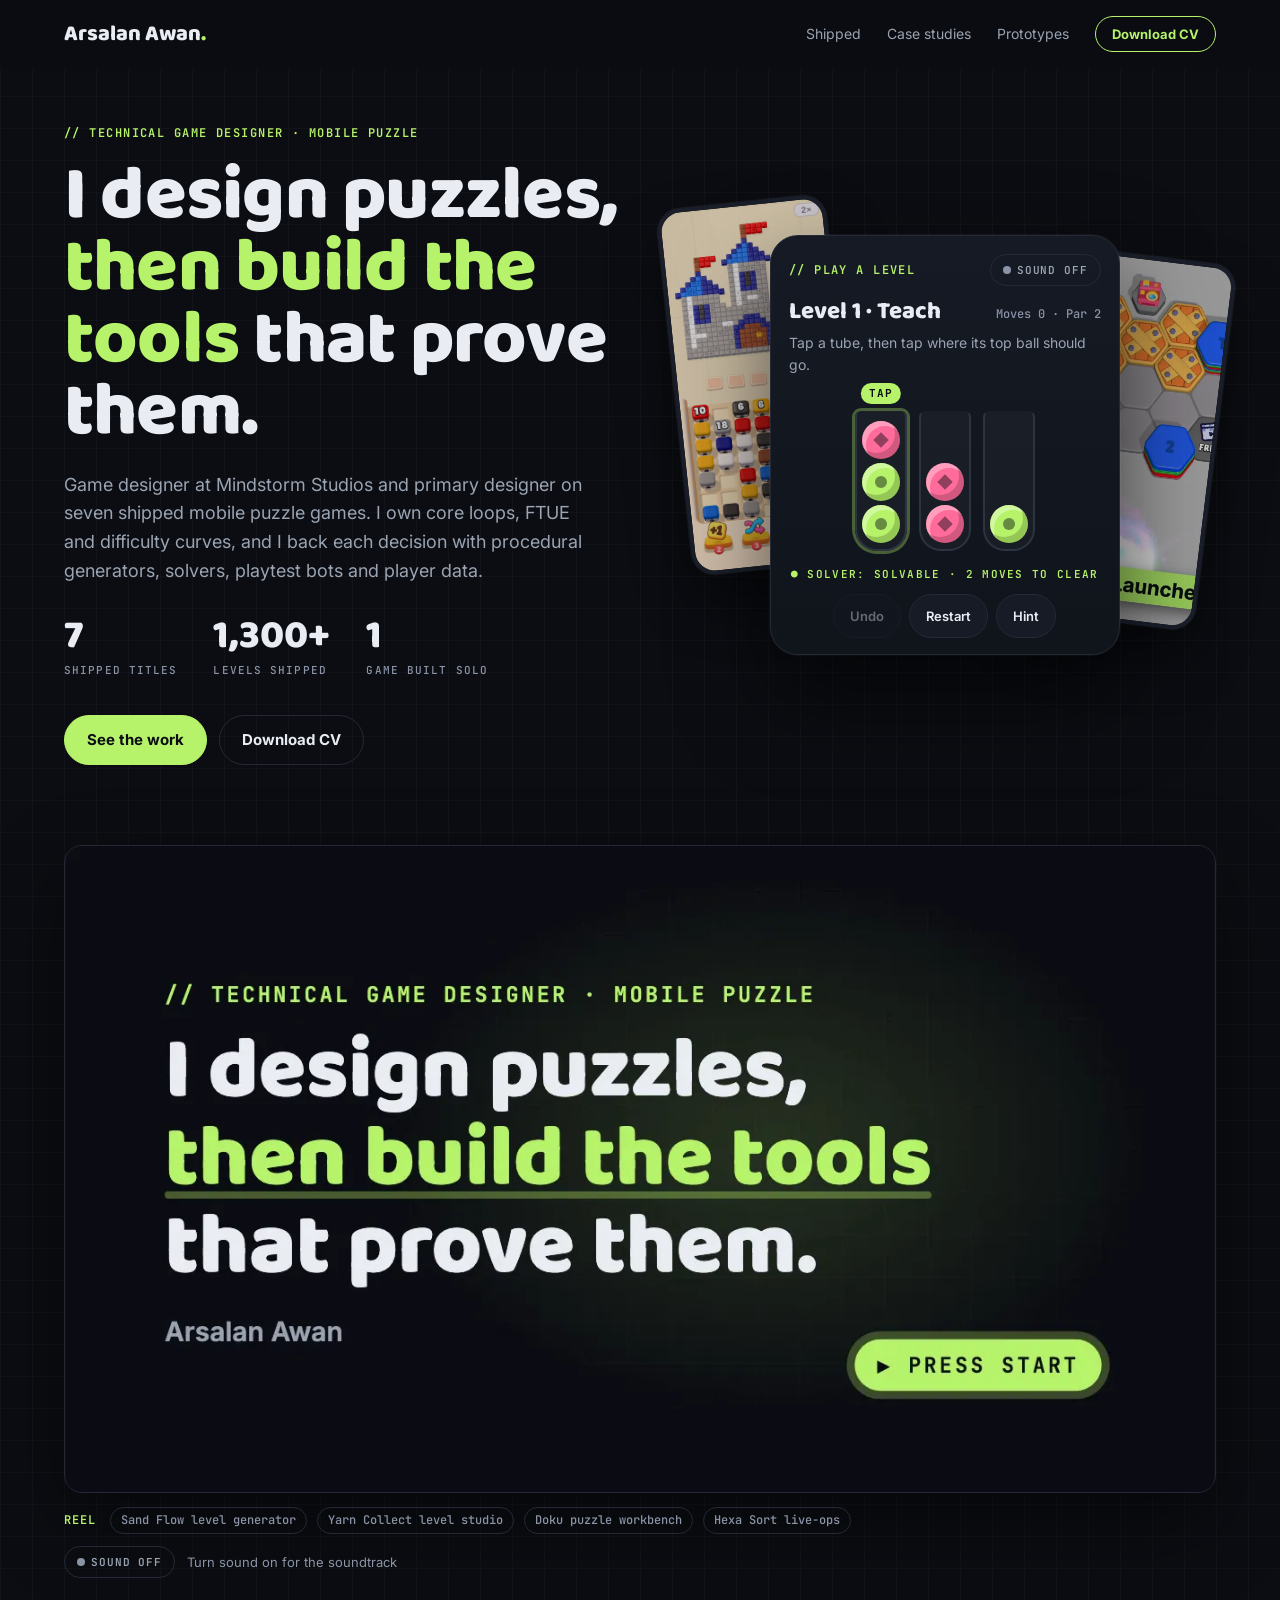
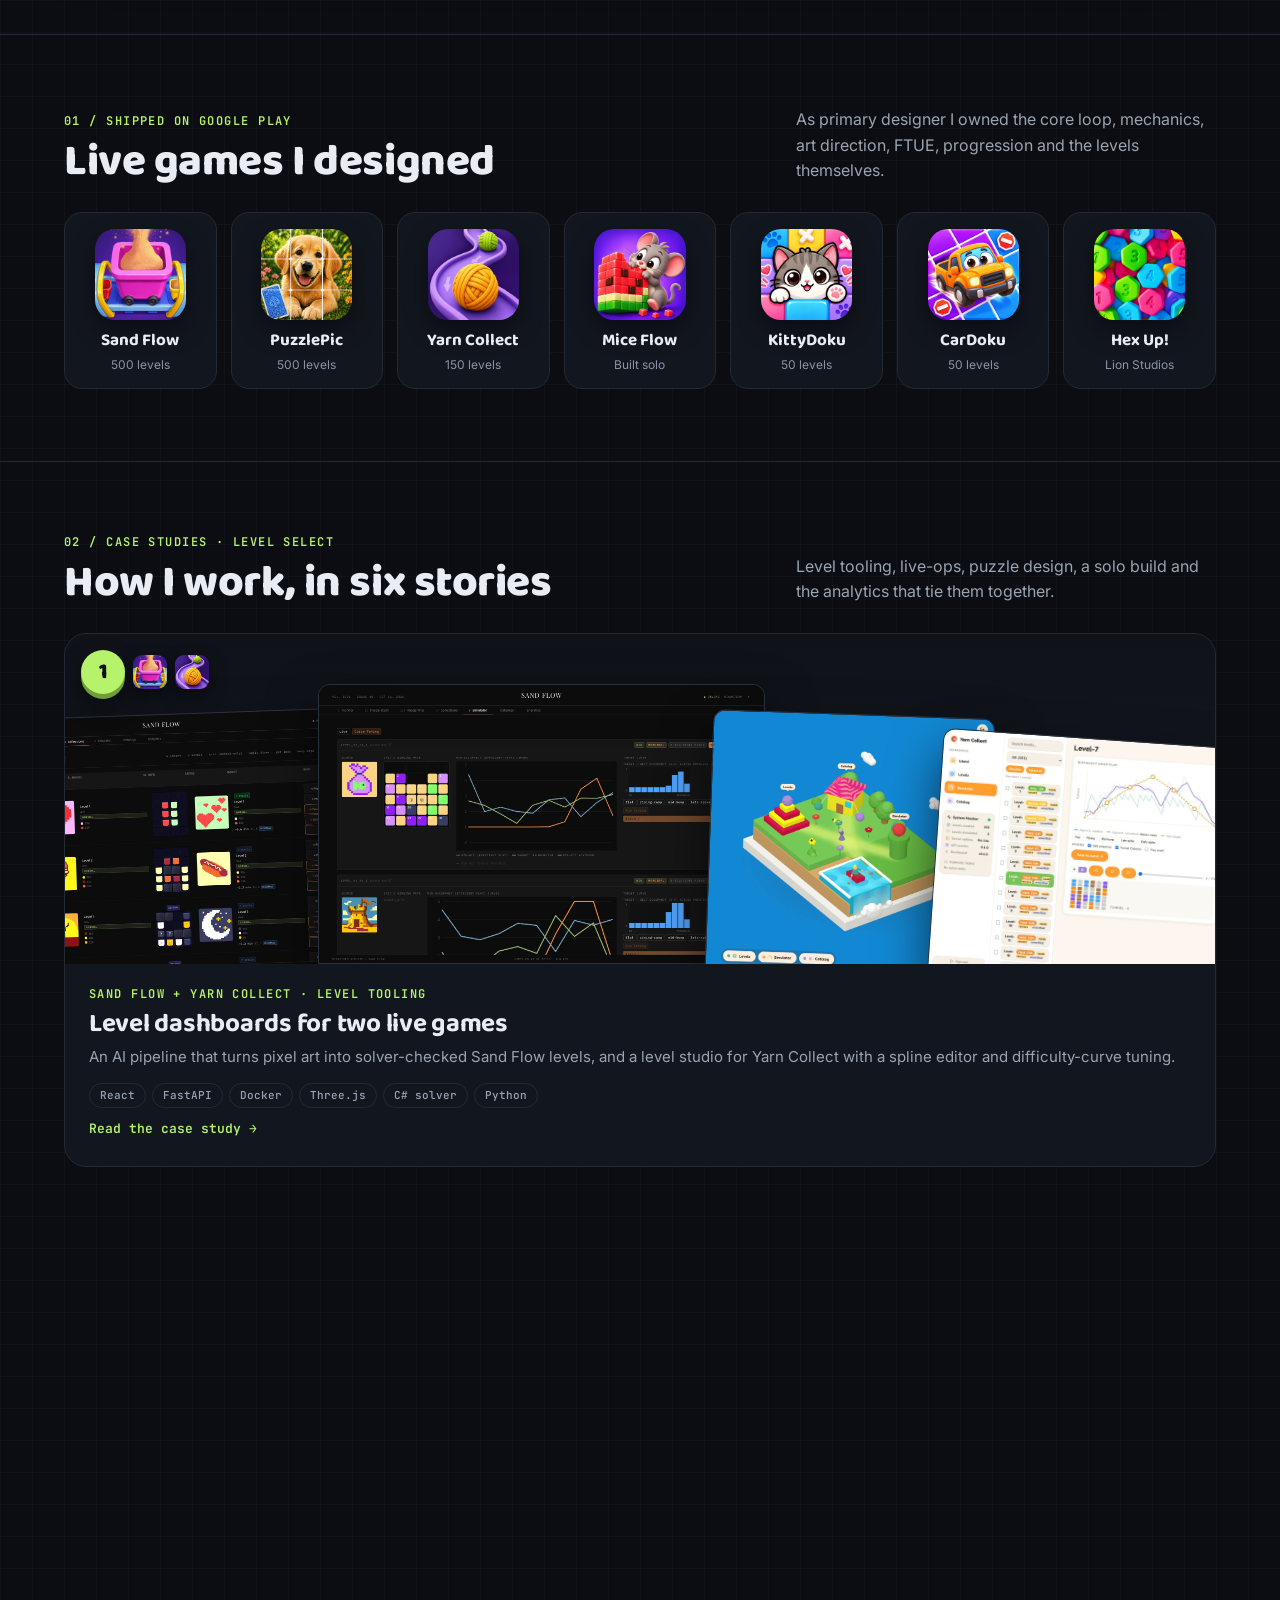
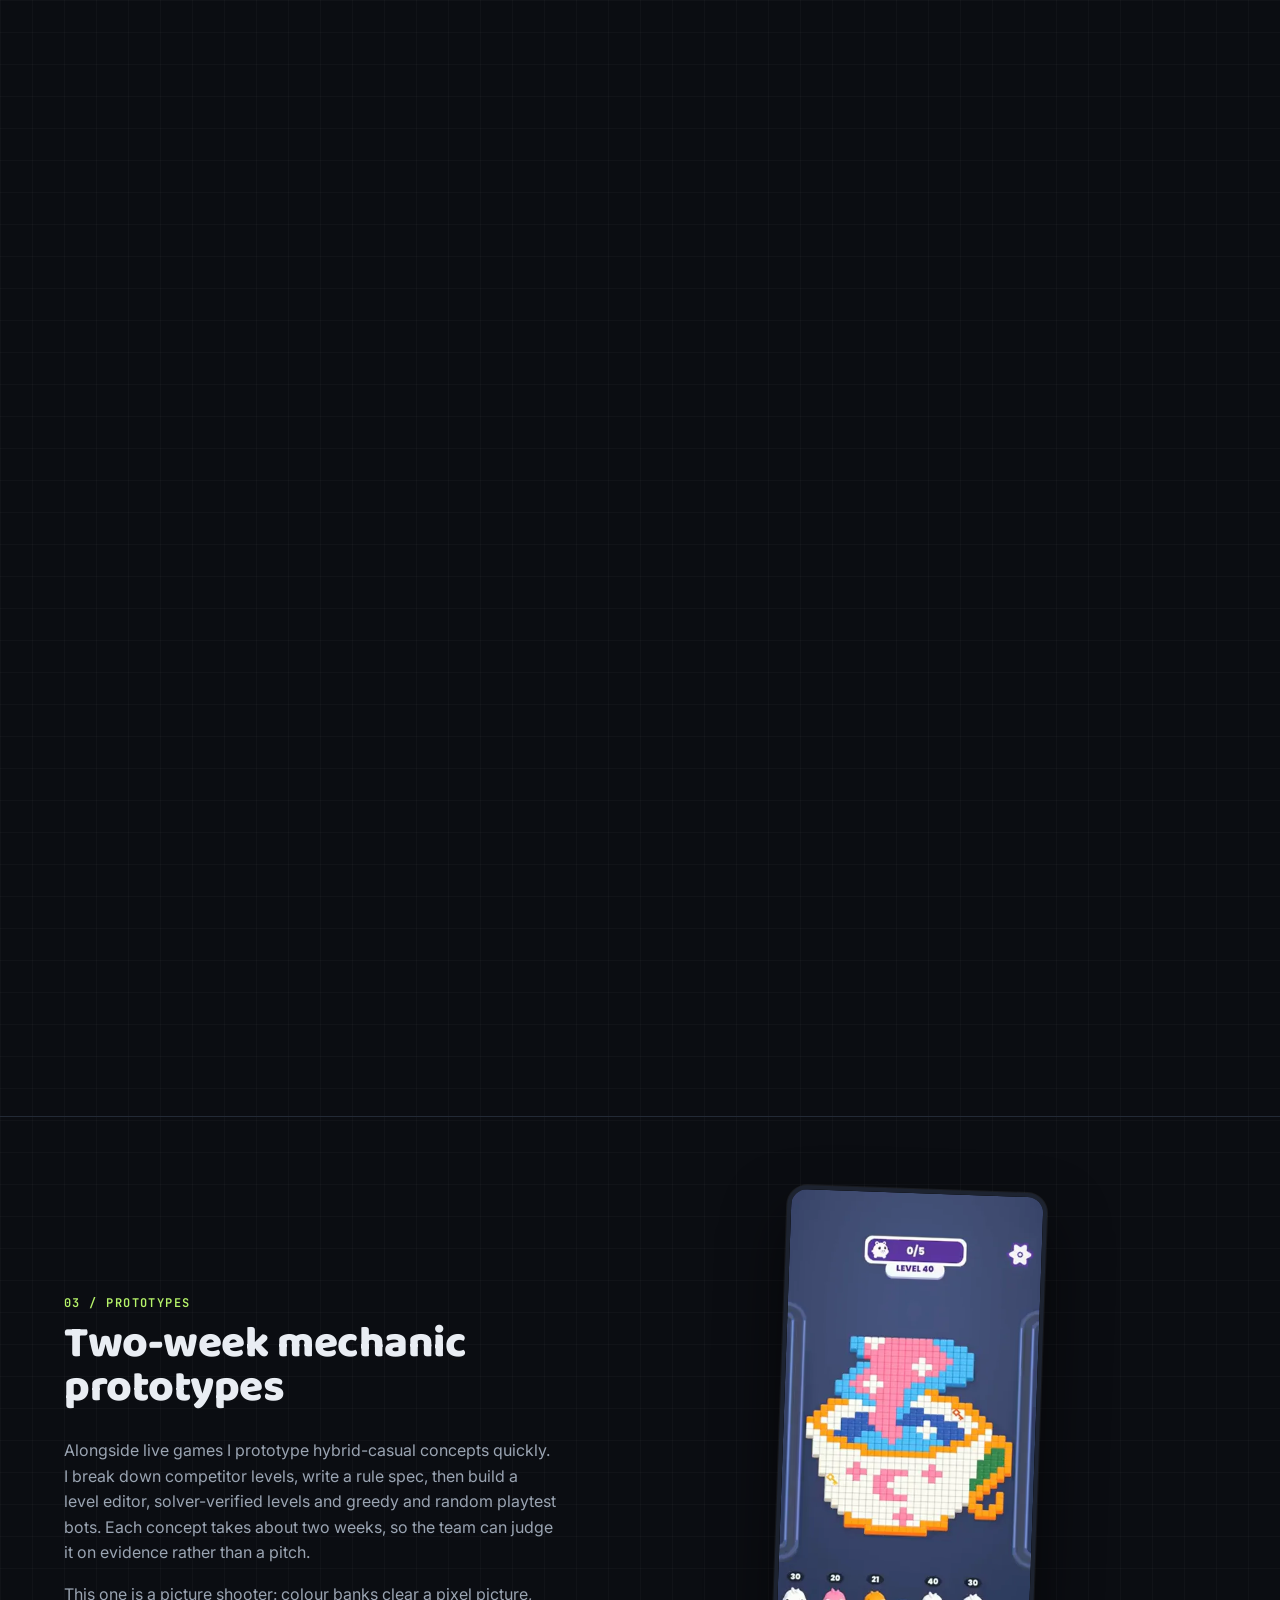
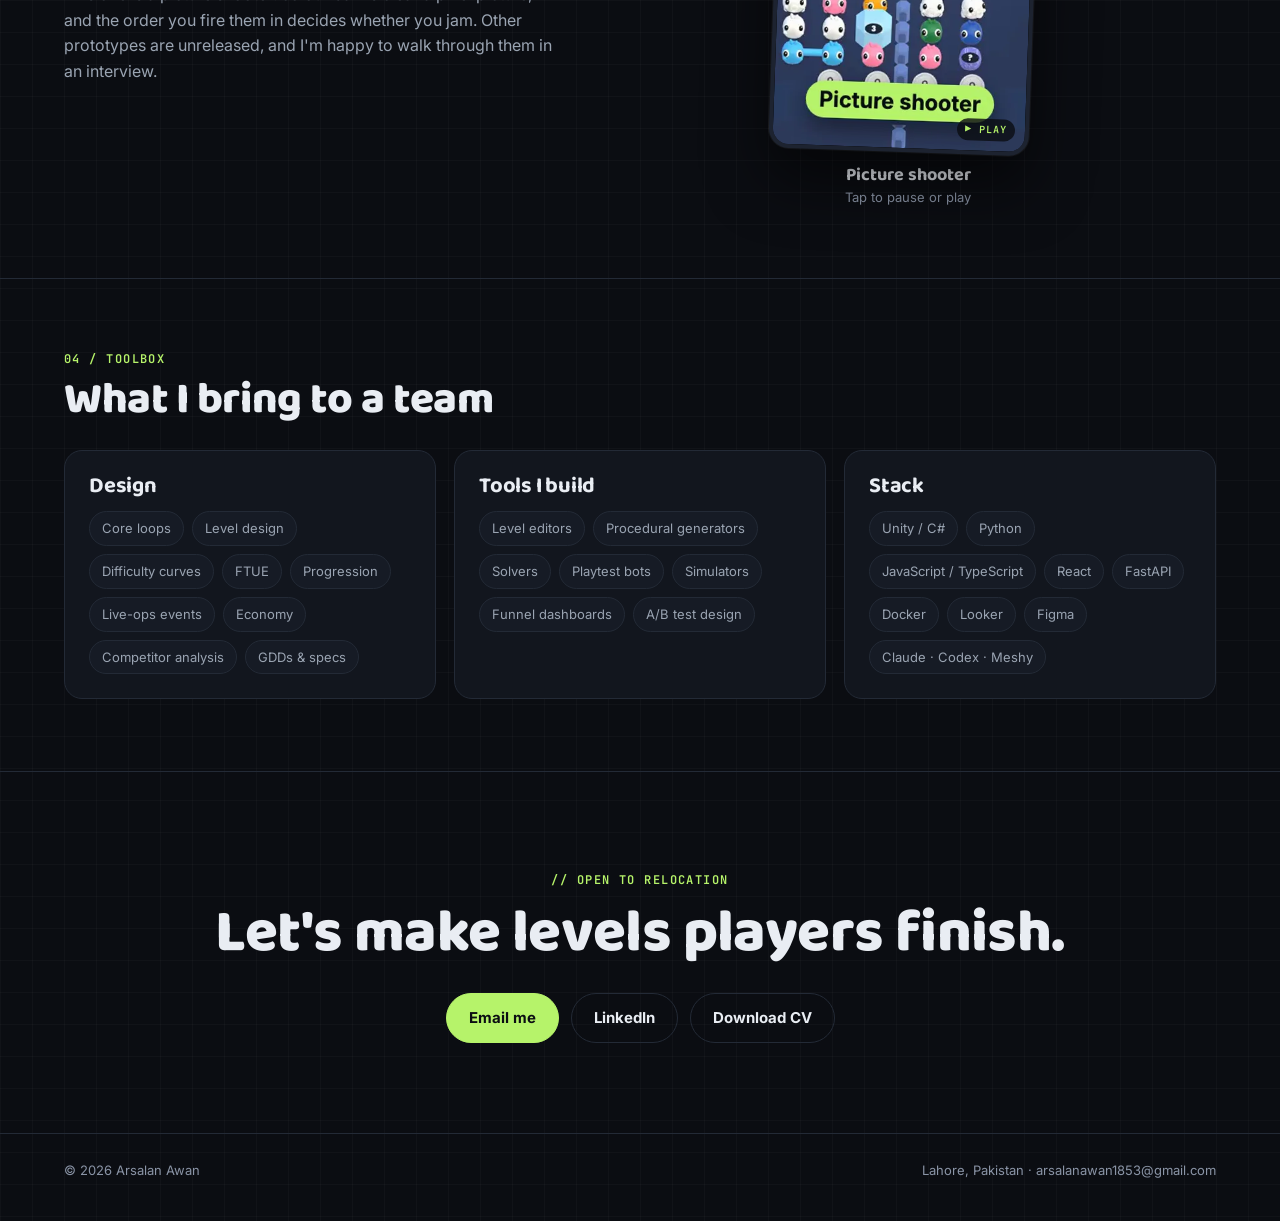
==== commit ce1a8ab0: "Mice Flow: credit Claude and Codex only; art is procedural Co-Authored-By: Claude Opus 5.5 <noreply@" ====
--- a/index.html
+++ b/index.html
@@ -166,7 +166,7 @@
       <div class="body">
         <div class="mono">Mice Flow · Solo build</div>
         <h3>Shipping a whole game alone, with AI tools</h3>
-        <p>Design, code and 3D art with Claude, Codex and Meshy, then twice the frame rate on a budget phone.</p>
+        <p>Design, code and procedural 3D art with Claude and Codex, then twice the frame rate on a budget phone.</p>
         <span class="more">Read the case study →</span>
       </div>
     </a>
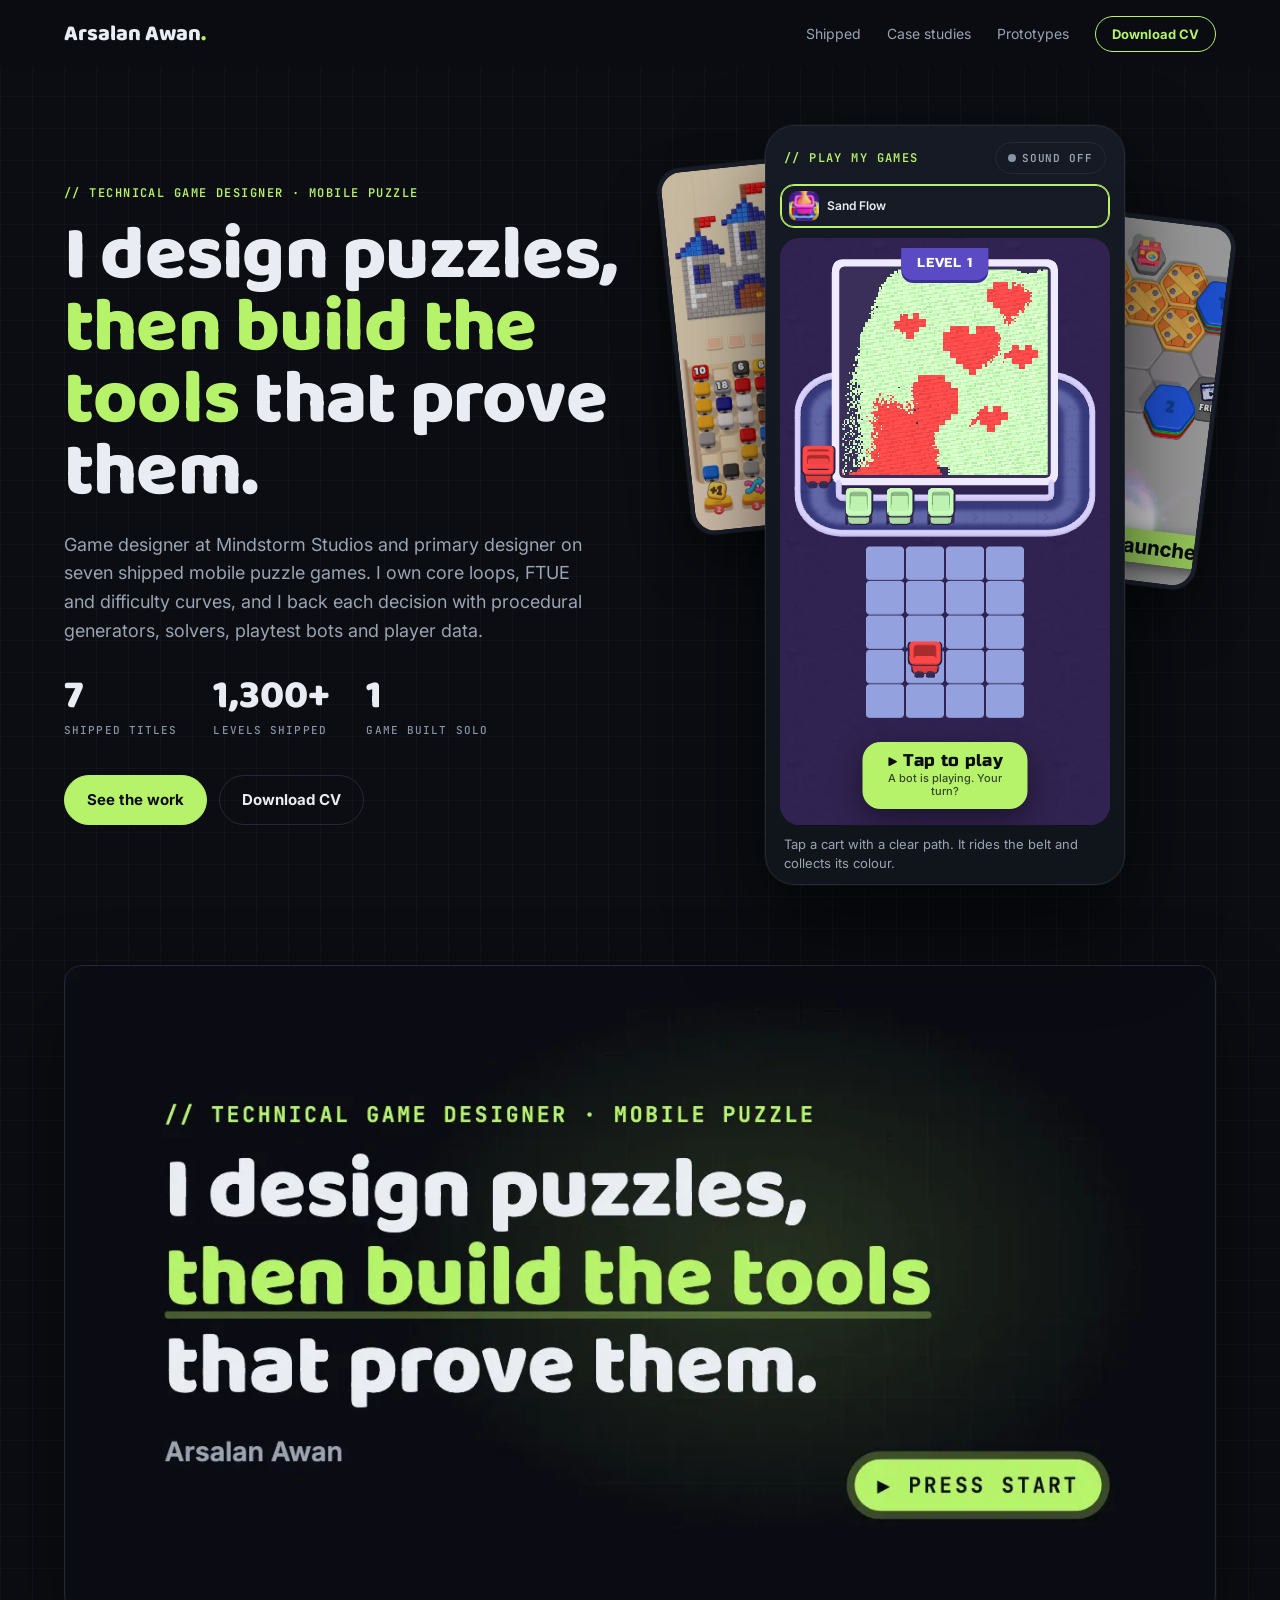
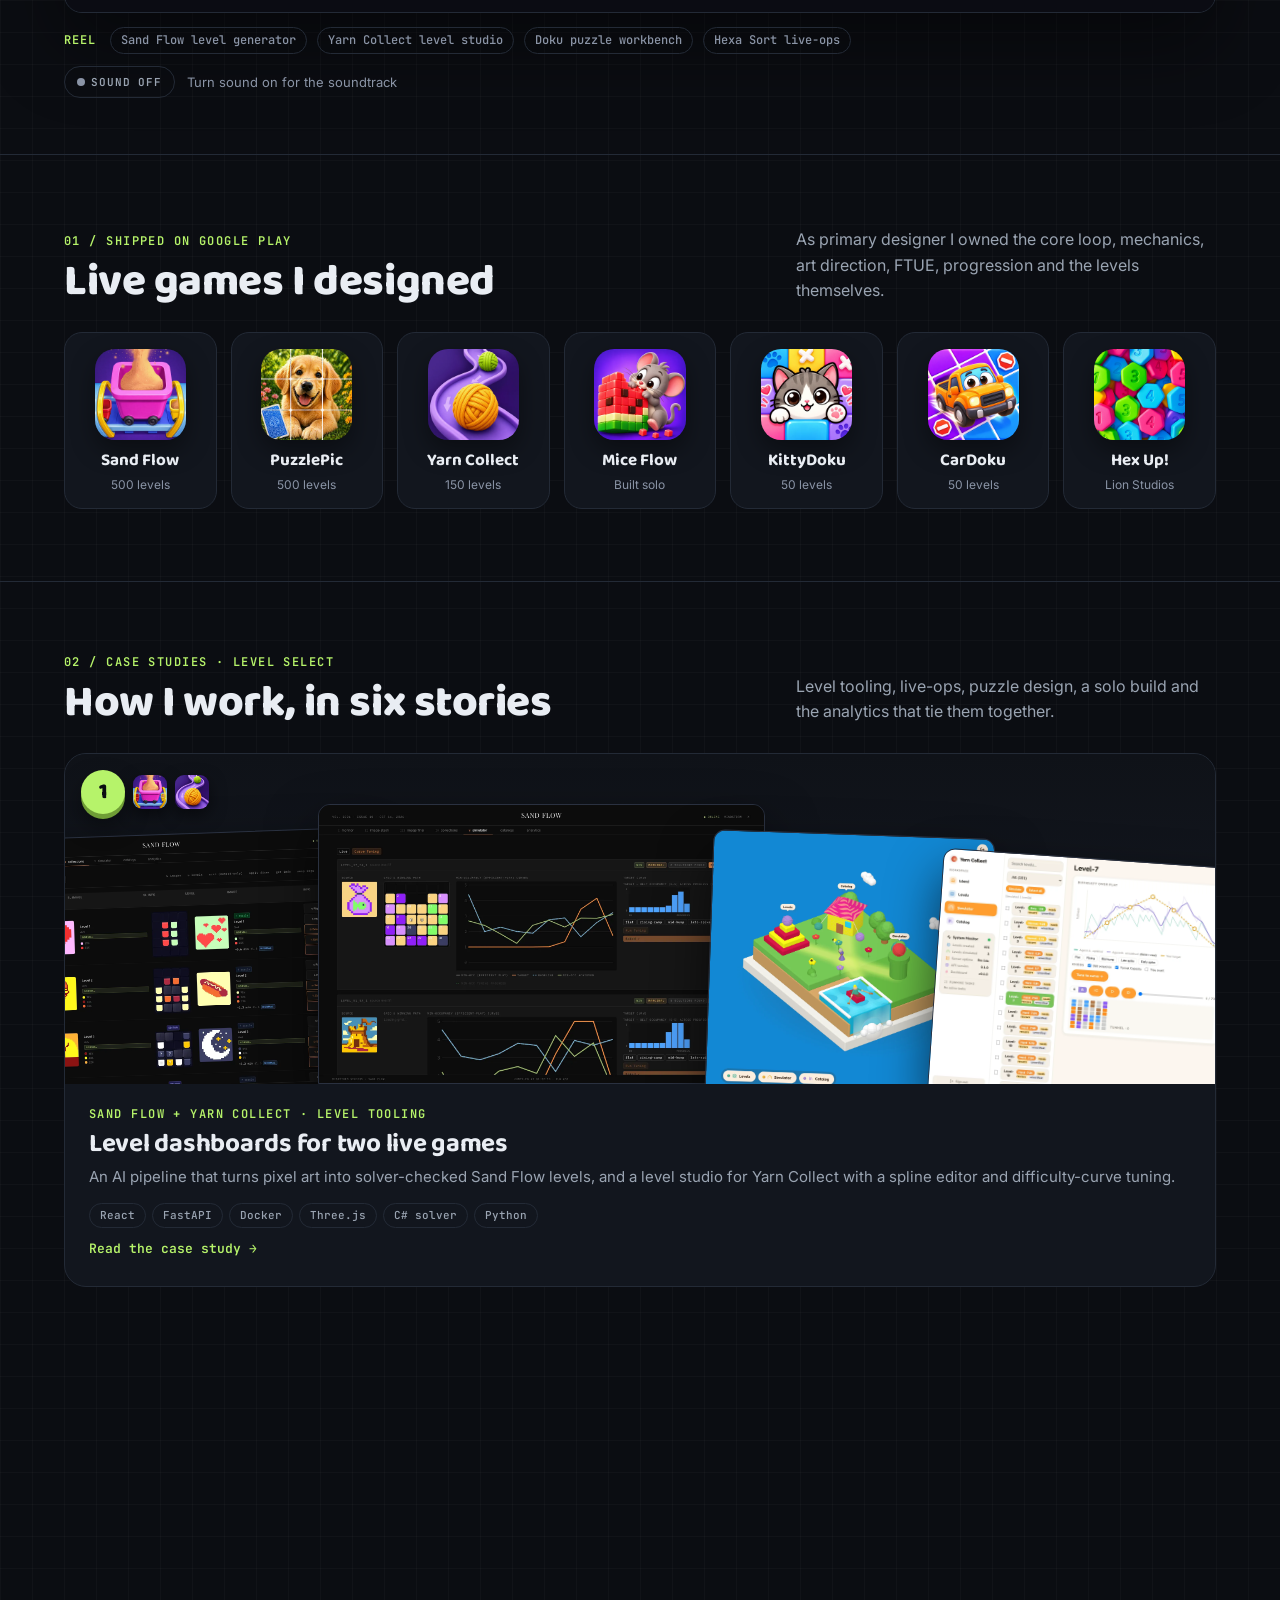
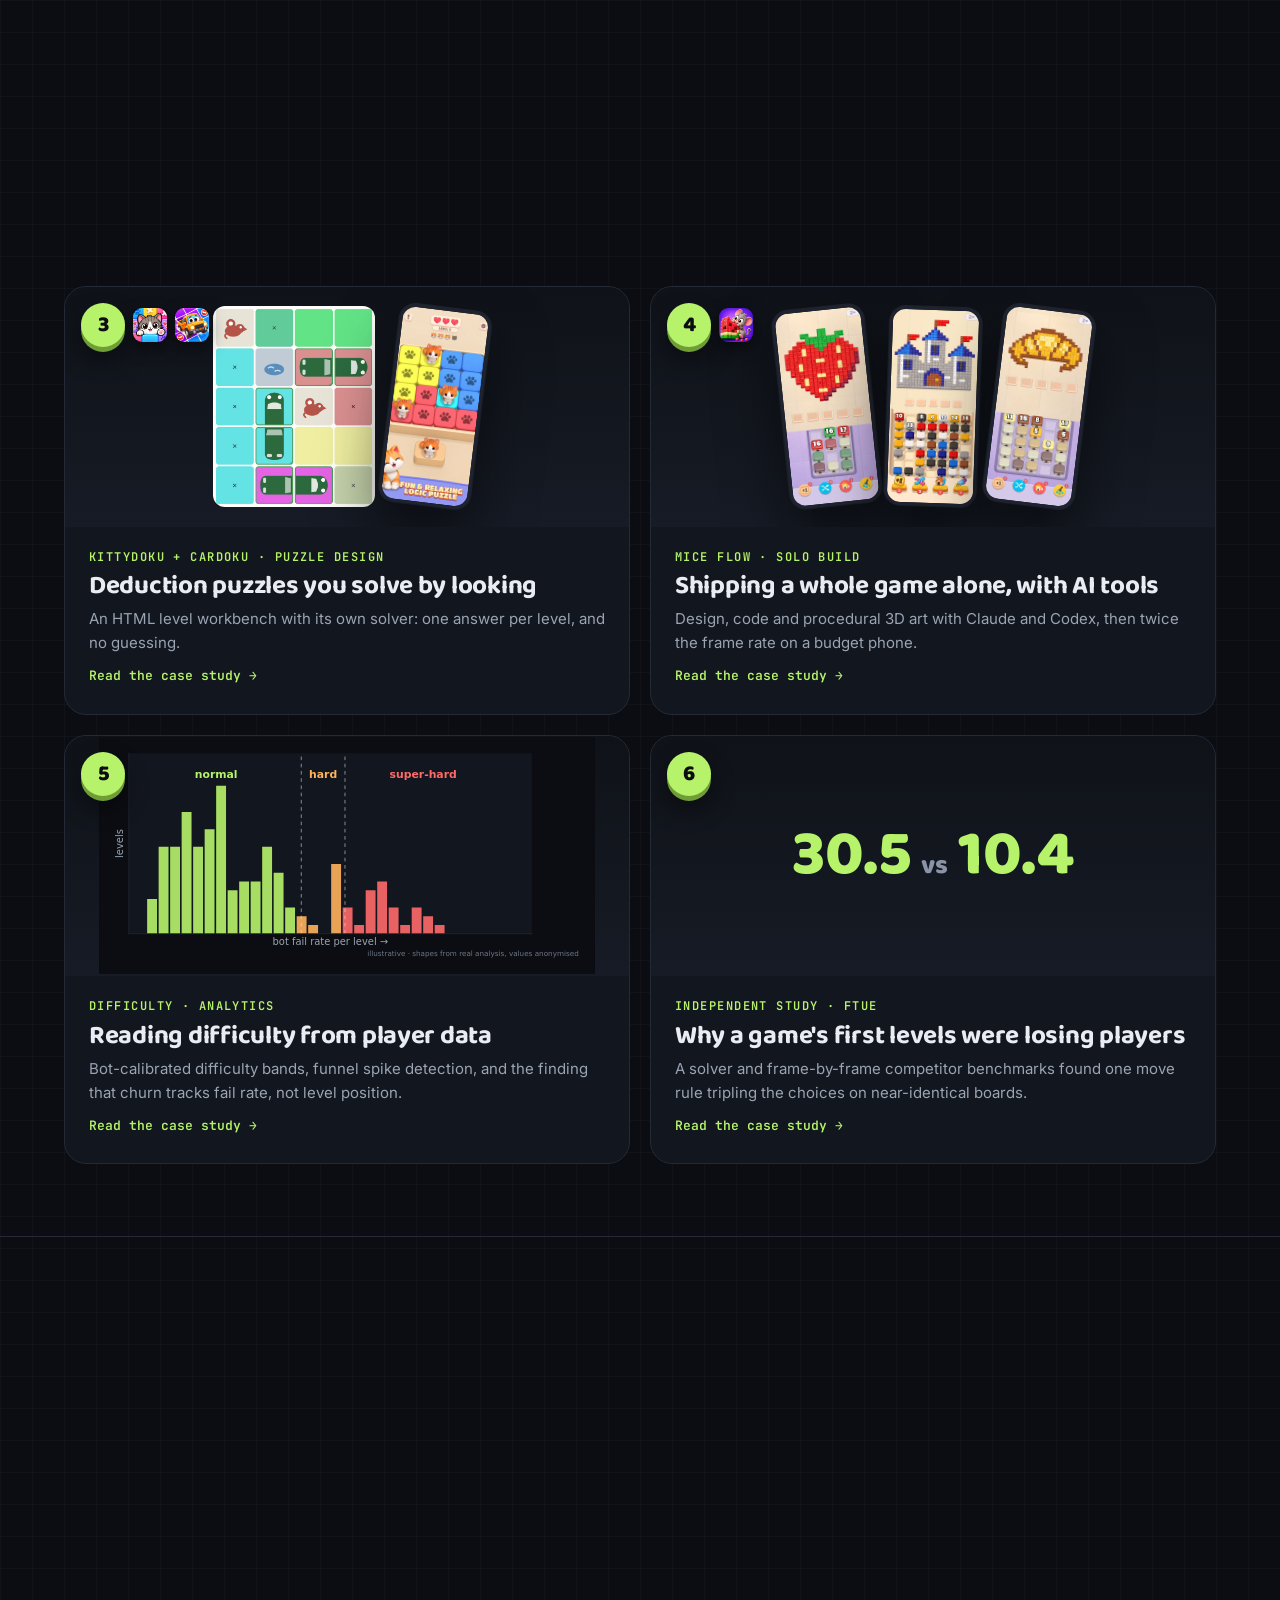
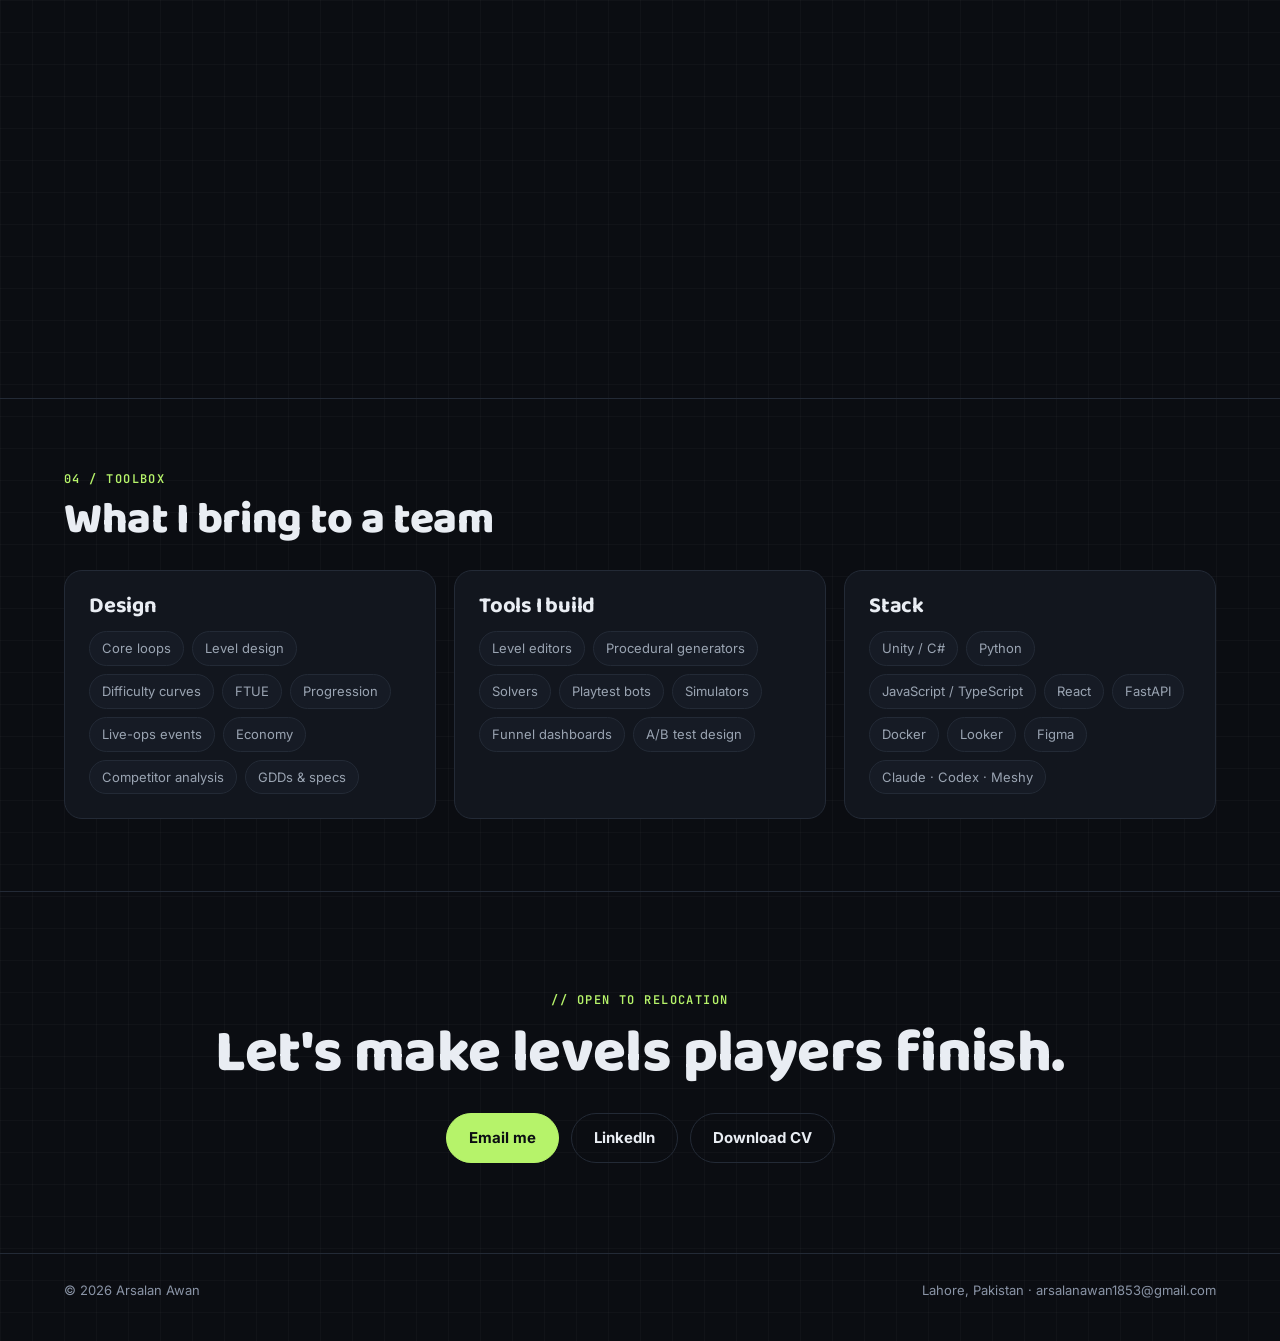
==== commit 4e0d2507: "Hero arcade: playable Sand Flow with the shipped levels, rules and art Co-Authored-By: Claude Opus 5" ====
--- a/index.html
+++ b/index.html
@@ -13,7 +13,7 @@
 <link rel="icon" href="favicon.svg" type="image/svg+xml">
 <link rel="preconnect" href="https://fonts.googleapis.com">
 <link rel="preconnect" href="https://fonts.gstatic.com" crossorigin>
-<link rel="stylesheet" href="https://fonts.googleapis.com/css2?family=Baloo+2:wght@600;700;800&family=Inter:wght@400;500;600;700&family=JetBrains+Mono:wght@500;600&display=swap">
+<link rel="stylesheet" href="https://fonts.googleapis.com/css2?family=Baloo+2:wght@600;700;800&family=Inter:wght@400;500;600;700&family=JetBrains+Mono:wght@500;600&family=Russo+One&display=swap">
 <link rel="stylesheet" href="css/site.css">
 </head>
 <body>
@@ -45,24 +45,15 @@
   <div class="stage">
     <div class="ph t1 back" aria-hidden="true"><img src="media/hero/mice.webp" alt=""></div>
     <div class="ph t3 back" data-video aria-label="Play or pause: Rainbow Launcher event in Hexa Sort"><img src="media/video/rainbow-spawn.webp" alt="Rainbow Launcher event firing in a Hexa Sort level"><video src="media/video/rainbow-spawn.mp4" poster="media/video/rainbow-spawn.webp" muted loop playsinline preload="none"></video></div>
-    <section class="play" id="play" aria-label="Playable sort puzzle: three short levels">
-      <div class="play-top"><span class="mono">// Play a level</span><button class="snd" type="button" data-sound-toggle aria-pressed="false"><span>Sound off</span></button></div>
-      <div class="play-hud"><b class="play-lvl">Level 1 · Teach</b><span class="play-moves">Moves 0 · Par 2</span></div>
-      <p class="play-tip">Tap a tube, then tap where its top ball should go.</p>
-      <div class="tubes" role="group" aria-label="Puzzle board"></div>
-      <div class="play-solver mono" aria-live="polite">Solver: solvable</div>
-      <div class="play-ctl">
-        <button type="button" class="undo">Undo</button><button type="button" class="restart">Restart</button><button type="button" class="hint-btn">Hint</button>
-      </div>
-      <div class="play-clear" hidden>
-        <div class="stars" aria-hidden="true"><i class="star"></i><i class="star"></i><i class="star"></i></div>
-        <b class="clear-title">Level clear</b>
-        <p class="clear-sub"></p>
-        <button type="button" class="btn play-next">Next level →</button>
-        <a class="btn play-see" href="#shipped">See the shipped games →</a>
-        <button type="button" class="btn o play-again">Play again</button>
-      </div>
-      <noscript><p class="play-tip">This puzzle needs JavaScript.</p></noscript>
+    <section class="arcade" id="arcade" aria-label="Play my shipped games">
+      <div class="arcade-top"><span class="mono">// Play my games</span><button class="snd" type="button" data-sound-toggle aria-pressed="false"><span>Sound off</span></button></div>
+      <div class="arcade-tabs" role="tablist" aria-label="Choose a game"></div>
+      <div class="arcade-screen">
+        <div class="arcade-ui"></div>
+        <div class="arcade-load" aria-hidden="true"><i></i>Loading level</div>
+        <noscript><p class="arcade-how">The playable games need JavaScript.</p></noscript>
+      </div>
+      <p class="arcade-how"></p>
     </section>
   </div>
 </div></header>
@@ -230,6 +221,7 @@
 
 <footer><div class="wrap"><span>© <span id="year">2026</span> Arsalan Awan</span><span>Lahore, Pakistan · arsalanawan1853@gmail.com</span></div></footer>
 <script src="js/site.js"></script>
-<script src="js/play.js"></script>
+<script type="importmap">{ "imports": { "three": "./js/vendor/three.module.min.js" } }</script>
+<script type="module" src="js/games/hub.js"></script>
 </body>
 </html>
--- a/css/site.css
+++ b/css/site.css
@@ -234,73 +234,18 @@
   .btn, .case, .game { transition: none; }
 }
 
-/* Playable level (hero). Device card in front, two tilted phones behind it. */
+/* Hero stage: arcade in front, two tilted phones behind it. Shared sound toggle. */
 .stage { position: relative; display: flex; justify-content: center; align-items: center; min-height: 560px; }
 .stage .back { position: absolute; width: 170px; opacity: .8; }
 .stage .t1 { left: 0; top: 36px; } .stage .t3 { right: 0; top: 90px; }
-.play { position: relative; z-index: 2; width: 350px; max-width: 100%; background: linear-gradient(180deg, #151a24, #10141b); border: 1px solid var(--line);
-  border-radius: 28px; padding: 18px 18px 16px; box-shadow: 0 40px 90px rgba(0,0,0,.6), 0 0 0 1px #ffffff0d; overflow: hidden; }
-.play-top { display: flex; justify-content: space-between; align-items: center; gap: 10px; }
 .snd { font: 600 11px/1 var(--mono); letter-spacing: .08em; text-transform: uppercase; color: var(--mute); background: transparent; border: 1px solid var(--line);
   border-radius: 99px; padding: 8px 12px; min-height: 32px; cursor: pointer; white-space: nowrap; display: inline-flex; align-items: center; gap: 6px; }
 .snd::before { content: ''; width: 8px; height: 8px; border-radius: 50%; background: var(--dim); }
 .snd[aria-pressed="true"] { color: var(--acc); border-color: #b6f36a55; }
 .snd[aria-pressed="true"]::before { background: var(--acc); box-shadow: 0 0 8px var(--acc); }
-.play-hud { display: flex; justify-content: space-between; align-items: baseline; margin-top: 14px; }
-.play-lvl { font: 800 24px/1 var(--display); }
-.play-moves { font: 500 12px/1 var(--mono); color: var(--dim); }
-.play .play-tip { font-size: 14px; margin: 8px 0 0; min-height: 2.6em; }
-.tubes { --ball: 38px; display: flex; justify-content: center; align-items: flex-end; gap: 12px; padding: 22px 0 6px; min-height: calc(var(--cap, 3) * (var(--ball) + 4px) + 54px); }
-.tube { position: relative; width: calc(var(--ball) + 14px); height: calc(var(--cap, 3) * (var(--ball) + 4px) + 14px); padding: 6px 0; display: flex; flex-direction: column-reverse;
-  align-items: center; gap: 4px; background: #ffffff08; border: 2px solid #2c3442; border-top-color: transparent; border-radius: 6px 6px 22px 22px; cursor: pointer;
-  transition: border-color .15s, transform .15s, box-shadow .2s; -webkit-tap-highlight-color: transparent; }
-.tube:hover { border-color: #3d4759; border-top-color: transparent; }
-.tube.sel { border-color: var(--acc); border-top-color: transparent; }
-.tube.done { border-color: #ffd34d; border-top-color: transparent; box-shadow: 0 0 22px #ffd34d44; }
-.tube.hint::after { content: 'tap'; position: absolute; left: 50%; top: -30px; transform: translateX(-50%); font: 700 11px/1 var(--mono); text-transform: uppercase;
-  letter-spacing: .1em; color: var(--acc-ink); background: var(--acc); padding: 5px 8px; border-radius: 99px; animation: bob 1s ease-in-out infinite; }
-.tube.hint { box-shadow: 0 0 0 3px #b6f36a55; animation: glow 1s ease-in-out infinite; }
-.ball { position: relative; width: var(--ball); height: var(--ball); border-radius: 50%; flex: none; transition: transform .18s cubic-bezier(.3,1.6,.5,1);
-  box-shadow: inset -5px -6px 0 rgba(0,0,0,.18), inset 4px 5px 0 rgba(255,255,255,.35); }
-.ball[data-c="a"] { background: #b6f36a; } .ball[data-c="b"] { background: #ff6b9a; } .ball[data-c="c"] { background: #5cc8ff; } .ball[data-c="d"] { background: #ffd34d; }
-/* A shape per colour, so the puzzle doesn't rely on colour alone. */
-.ball::after { content: ''; position: absolute; left: 50%; top: 50%; width: 12px; height: 12px; transform: translate(-50%,-50%); background: rgba(11,13,18,.45); }
-.ball[data-c="a"]::after { border-radius: 50%; }
-.ball[data-c="b"]::after { transform: translate(-50%,-50%) rotate(45deg); width: 11px; height: 11px; }
-.ball[data-c="c"]::after { clip-path: polygon(50% 0, 100% 100%, 0 100%); width: 14px; }
-.ball[data-c="d"]::after { height: 5px; width: 15px; border-radius: 3px; }
-.ball.lift { transform: translateY(-14px); }
-.ball.drop { animation: drop .38s cubic-bezier(.3,1.5,.5,1) both; }
-.tube.nope { animation: nope .3s; }
-@keyframes drop { 0% { transform: translateY(-46px) scale(.9, 1.1); opacity: .2; } 70% { transform: translateY(2px) scale(1.12, .86); opacity: 1; } 100% { transform: none; } }
-@keyframes nope { 20%, 60% { transform: translateX(-5px); } 40%, 80% { transform: translateX(5px); } }
-@keyframes bob { 50% { transform: translate(-50%, -5px); } }
-@keyframes glow { 50% { box-shadow: 0 0 0 6px #b6f36a22; } }
-.play-solver { color: var(--acc); font-size: 11px; text-align: center; margin-top: 10px; }
-.play-solver::before { content: '● '; }
-.play-solver.dead { color: #ff7a7a; } .play-solver.dead::before { content: '✕ '; }
-.play-ctl { display: flex; justify-content: center; gap: 8px; margin-top: 12px; }
-.play-ctl button { font: 600 13px/1 var(--body); color: var(--ink); background: var(--panel-2); border: 1px solid var(--line); border-radius: 99px; padding: 0 16px; min-height: 44px; cursor: pointer; }
-.play-ctl button:hover { border-color: #3d4759; }
-.play-ctl button:disabled { opacity: .4; cursor: default; }
-.play-clear { position: absolute; inset: 0; z-index: 3; display: flex; flex-direction: column; align-items: center; justify-content: center; gap: 10px; text-align: center;
-  padding: 24px; background: rgba(11,13,18,.9); backdrop-filter: blur(4px); animation: pop-in .35s cubic-bezier(.3,1.5,.5,1) both; }
-.play-clear[hidden] { display: none; }
-.play-clear .clear-title { font: 800 40px/1 var(--display); text-transform: uppercase; }
-.play-clear .clear-sub { margin: 0 0 8px; max-width: 260px; }
-.play-clear .btn[hidden] { display: none; }
-.stars { display: flex; gap: 8px; align-items: flex-end; }
-.star { width: 46px; height: 46px; background: #2a3140; clip-path: polygon(50% 4%, 63% 35%, 96% 38%, 71% 60%, 79% 94%, 50% 76%, 21% 94%, 29% 60%, 4% 38%, 37% 35%); }
-.star:nth-child(2) { width: 58px; height: 58px; }
-.star.on { background: #ffd34d; animation: star-in .45s cubic-bezier(.3,1.7,.5,1) both; }
-@keyframes star-in { 0% { transform: scale(0) rotate(-60deg); } 100% { transform: none; } }
-@keyframes pop-in { 0% { opacity: 0; transform: scale(.9); } 100% { opacity: 1; transform: none; } }
-.confetti { position: absolute; left: 50%; top: 45%; width: 8px; height: 10px; border-radius: 2px; z-index: 4; pointer-events: none; }
 .reel-bar { display: flex; align-items: center; gap: 12px; margin-top: 12px; }
 .reel-bar small { color: var(--dim); font-size: 13px; }
 @media (max-width: 1000px) { .stage { min-height: 0; padding: 10px 0 20px; } .stage .back { display: none; } }
-@media (max-width: 420px) { .play { padding: 16px 12px 14px; } .tubes { --ball: 34px; gap: 8px; } }
-@media (prefers-reduced-motion: reduce) { .tube.hint, .tube.hint::after, .play-clear, .star.on { animation: none; } .ball { transition: none; } }
 
 /* Level select: each case card carries a level node; a gold star marks the ones this visitor has opened. */
 .case { position: relative; }
@@ -314,3 +259,40 @@
   font: 12px/1 var(--body); color: #ffd34d; background: var(--bg); border: 1px solid #ffd34d; }
 .case .lvl b { position: relative; }
 @media (prefers-reduced-motion: reduce) { .case .lvl b { transition: none; } }
+
+/* Arcade (hero): playable versions of the shipped games in a phone-shaped screen. */
+.arcade { position: relative; z-index: 2; width: 360px; max-width: 100%; background: linear-gradient(180deg, #151a24, #10141b); border: 1px solid var(--line);
+  border-radius: 30px; padding: 14px 14px 12px; box-shadow: 0 40px 90px rgba(0,0,0,.6), 0 0 0 1px #ffffff0d; }
+.arcade-top { display: flex; justify-content: space-between; align-items: center; gap: 10px; padding: 2px 4px 10px; }
+.arcade-tabs { display: flex; gap: 6px; margin-bottom: 10px; }
+.arcade-tab { flex: 1; min-width: 0; min-height: 44px; display: flex; align-items: center; gap: 8px; padding: 6px 8px; border-radius: 14px; border: 1px solid var(--line);
+  background: var(--panel-2); color: var(--mute); font: 600 12px/1.1 var(--body); cursor: pointer; text-align: left; }
+.arcade-tab img { width: 30px; height: 30px; border-radius: 8px; flex: none; }
+.arcade-tab span { overflow: hidden; text-overflow: ellipsis; white-space: nowrap; }
+.arcade-tab[aria-selected="true"] { border-color: var(--acc); color: var(--ink); box-shadow: 0 0 0 1px var(--acc) inset; }
+.arcade-screen { position: relative; aspect-ratio: 9 / 16; border-radius: 20px; overflow: hidden; background: #2b2340; isolation: isolate; }
+.arcade-canvas { position: absolute; inset: 0; width: 100%; height: 100%; display: block; touch-action: none; cursor: pointer; }
+.arcade-ui { position: absolute; inset: 0; pointer-events: none; z-index: 2; font-family: 'Russo One', var(--display); }
+.arcade-ui > * { pointer-events: auto; }
+.arcade-pill { position: absolute; left: 50%; top: 10px; transform: translateX(-50%); pointer-events: none !important; background: #5a4bc4; color: #fff; font-size: 13px;
+  letter-spacing: .06em; text-transform: uppercase; padding: 5px 16px 6px; border-radius: 0 0 12px 12px; box-shadow: 0 3px 0 #3c2f95; }
+.arcade-prompt { position: absolute; left: 50%; bottom: 16px; transform: translateX(-50%); border: 0; cursor: pointer; background: var(--acc); color: var(--acc-ink);
+  border-radius: 18px; padding: 10px 18px; display: grid; gap: 2px; text-align: center; box-shadow: 0 10px 30px rgba(0,0,0,.45); animation: bob2 1.6s ease-in-out infinite; }
+.arcade-prompt b { font: 400 17px/1.1 'Russo One', var(--display); letter-spacing: .02em; }
+.arcade-prompt span { font: 500 11px/1.2 var(--body); opacity: .75; }
+.arcade-prompt[hidden] { display: none; }
+@keyframes bob2 { 50% { transform: translate(-50%, -4px); } }
+.arcade-card { position: absolute; inset: 0; display: flex; flex-direction: column; align-items: center; justify-content: center; gap: 10px; padding: 24px; text-align: center;
+  background: rgba(20,14,40,.82); backdrop-filter: blur(3px); animation: pop-in .35s cubic-bezier(.3,1.5,.5,1) both; }
+.arcade-card[hidden] { display: none; }
+.arcade-card b { font: 400 34px/1 'Russo One', var(--display); color: #fff; text-shadow: 0 4px 0 #3c2f95; text-transform: uppercase; }
+.arcade-card.lose b { text-shadow: 0 4px 0 #8c2b3c; }
+.arcade-card p { color: #d9d2ff; margin: 0 0 6px; font: 500 14px/1.4 var(--body); max-width: 240px; }
+.arcade-load { position: absolute; inset: 0; z-index: 1; display: none; place-items: center; align-content: center; gap: 12px; color: #d9d2ff; font: 600 12px/1 var(--mono); letter-spacing: .1em; text-transform: uppercase; }
+.arcade-load i { width: 34px; height: 34px; border-radius: 50%; border: 3px solid #ffffff22; border-top-color: var(--acc); animation: spin .8s linear infinite; }
+.arcade.loading .arcade-load { display: grid; }
+@keyframes spin { to { transform: rotate(360deg); } }
+.arcade-how { font-size: 13px; line-height: 1.45; margin: 10px 4px 0; min-height: 2.9em; }
+.arcade.no-webgl .arcade-screen::after { content: 'This browser can\'t run the 3D games. The store links below show them.'; position: absolute; inset: 0; display: grid; place-items: center; padding: 30px; text-align: center; color: var(--mute); font-size: 14px; }
+@media (max-width: 420px) { .arcade { padding: 12px 10px 10px; } .arcade-tab span { display: none; } .arcade-tab { justify-content: center; } }
+@media (prefers-reduced-motion: reduce) { .arcade-prompt, .arcade-card, .arcade-load i { animation: none; } }
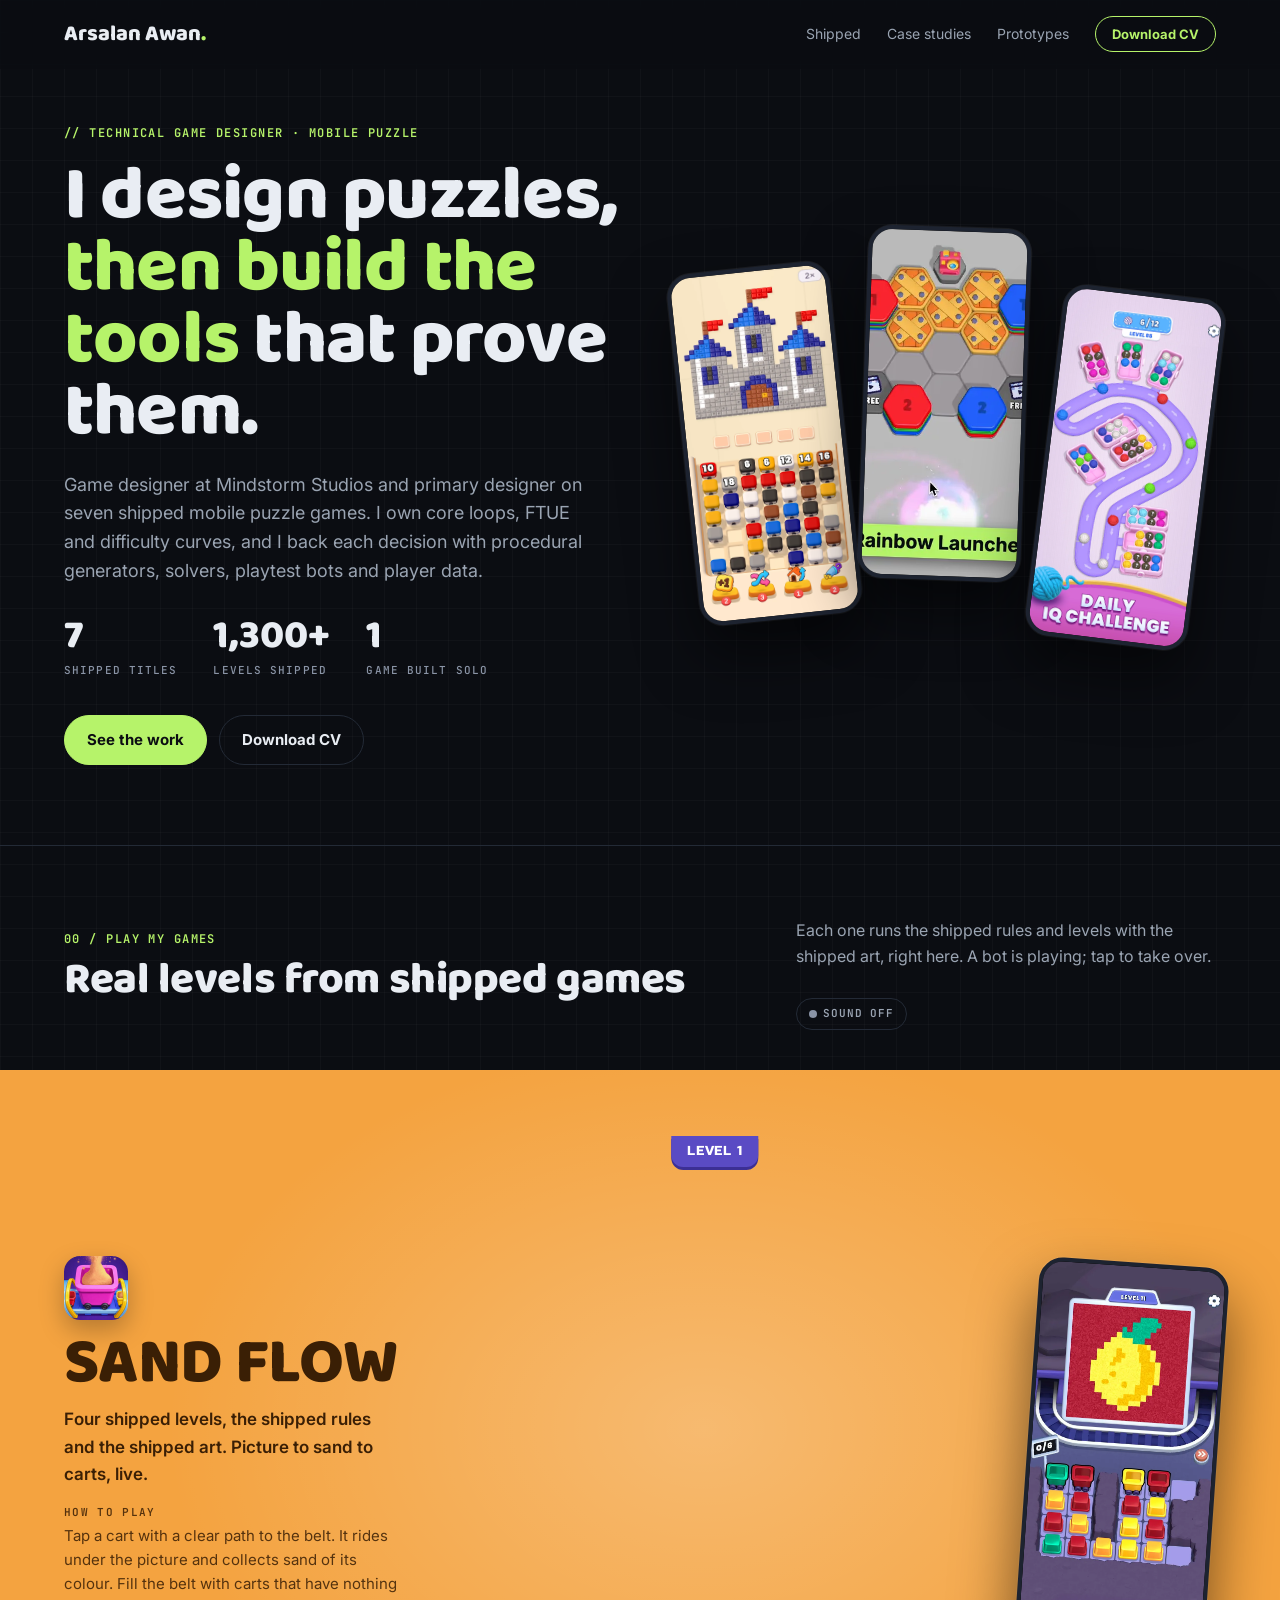
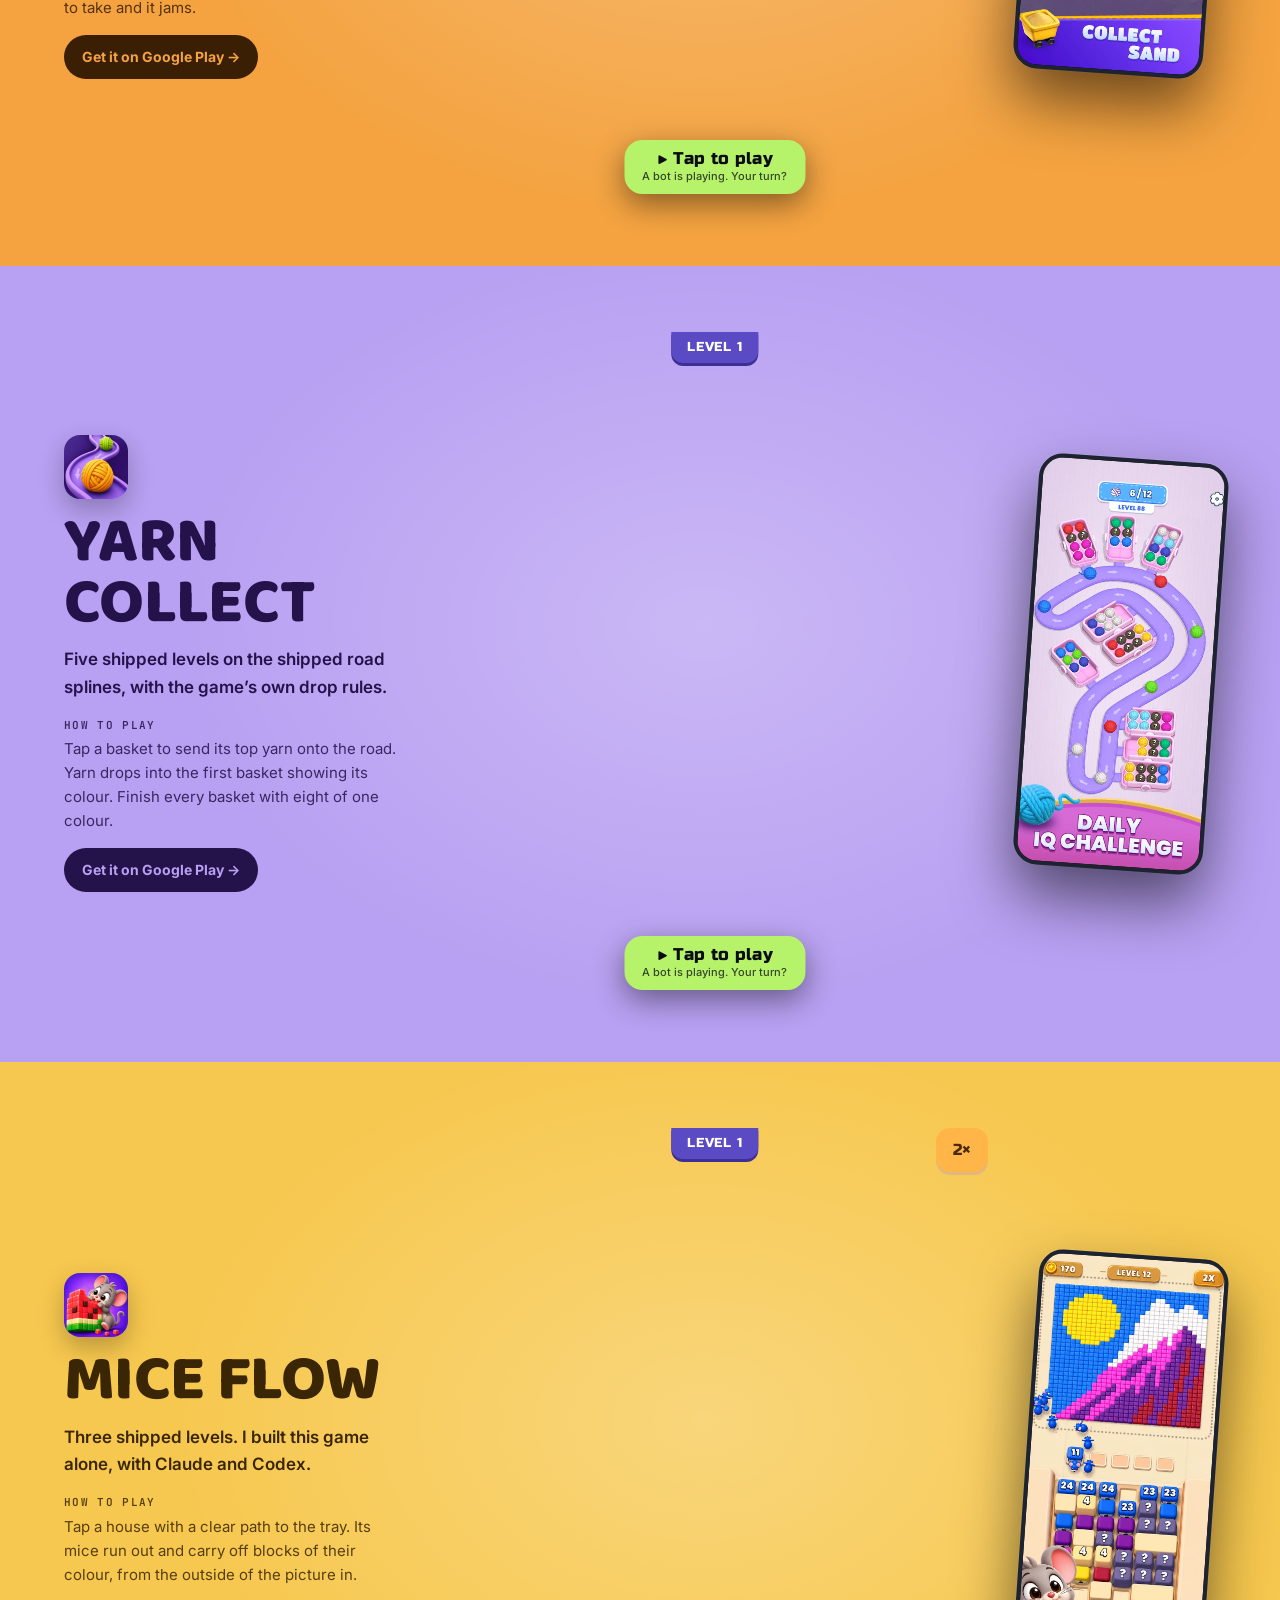
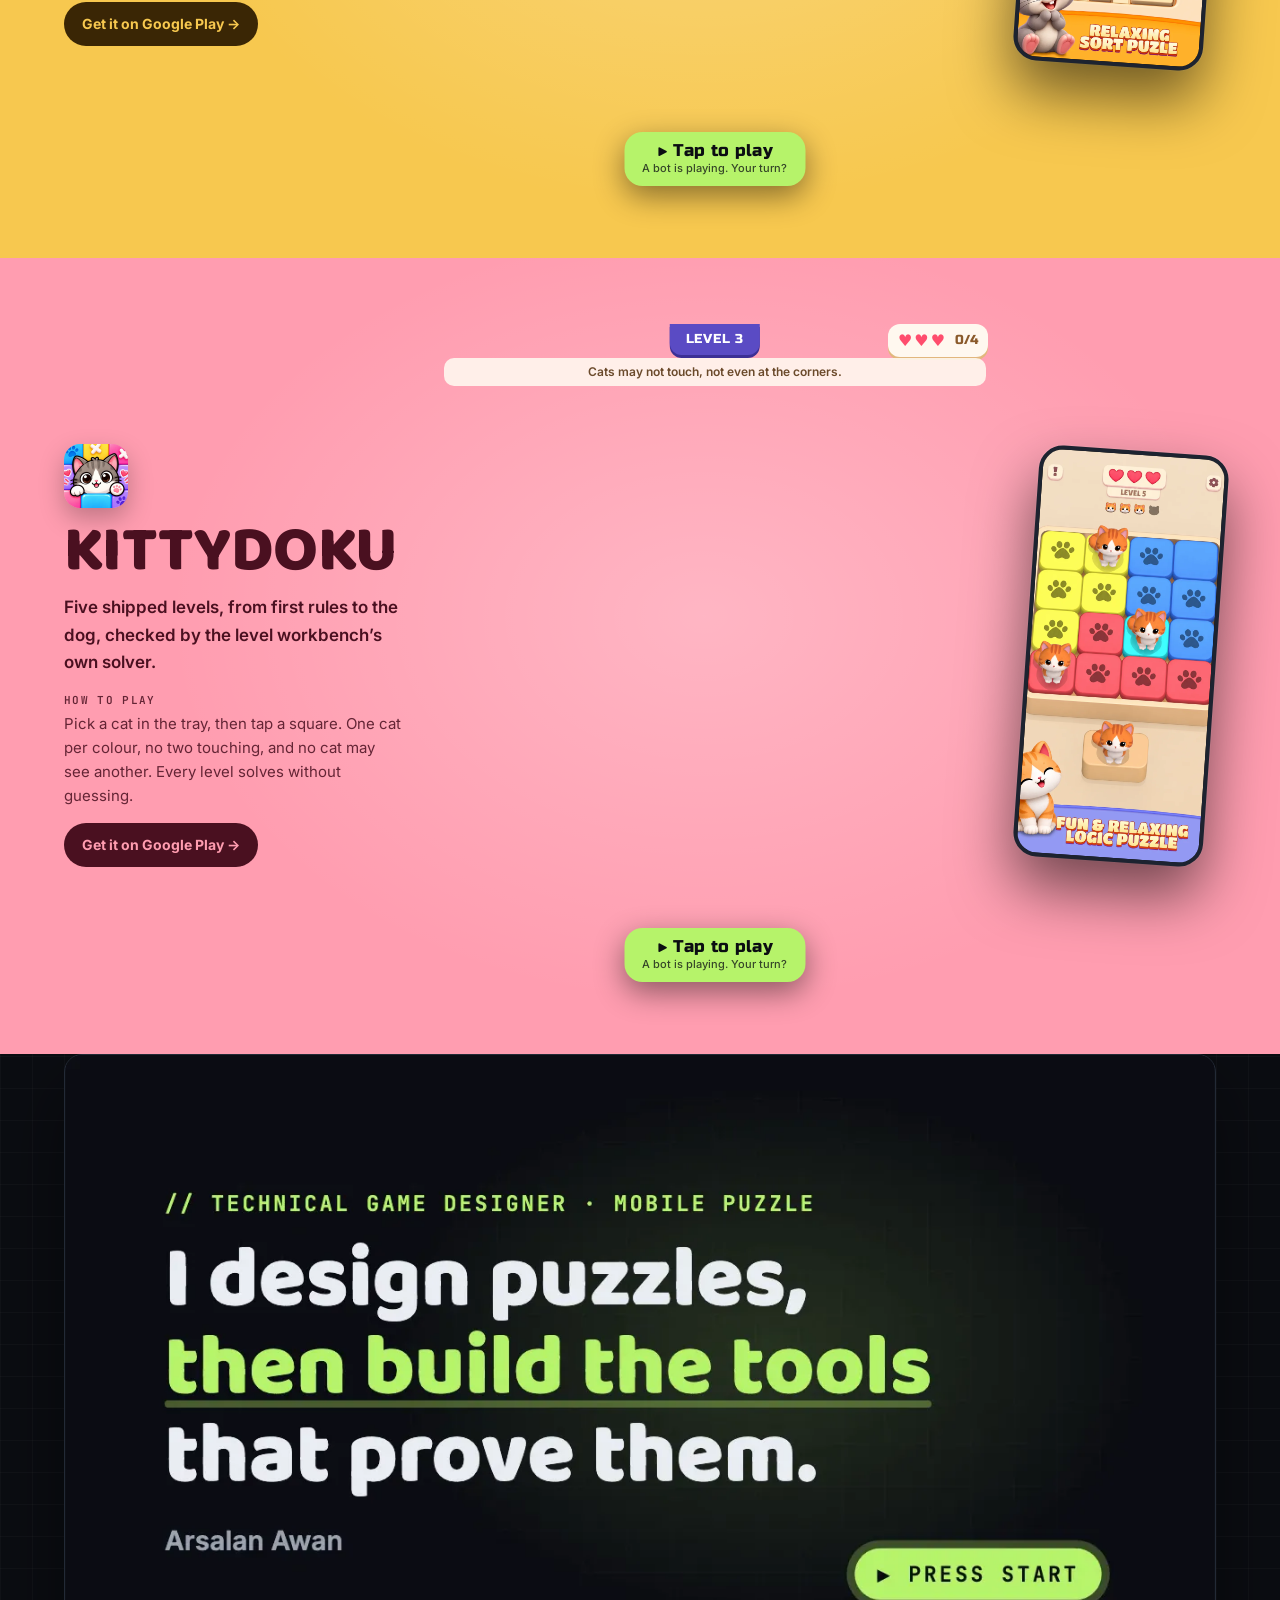
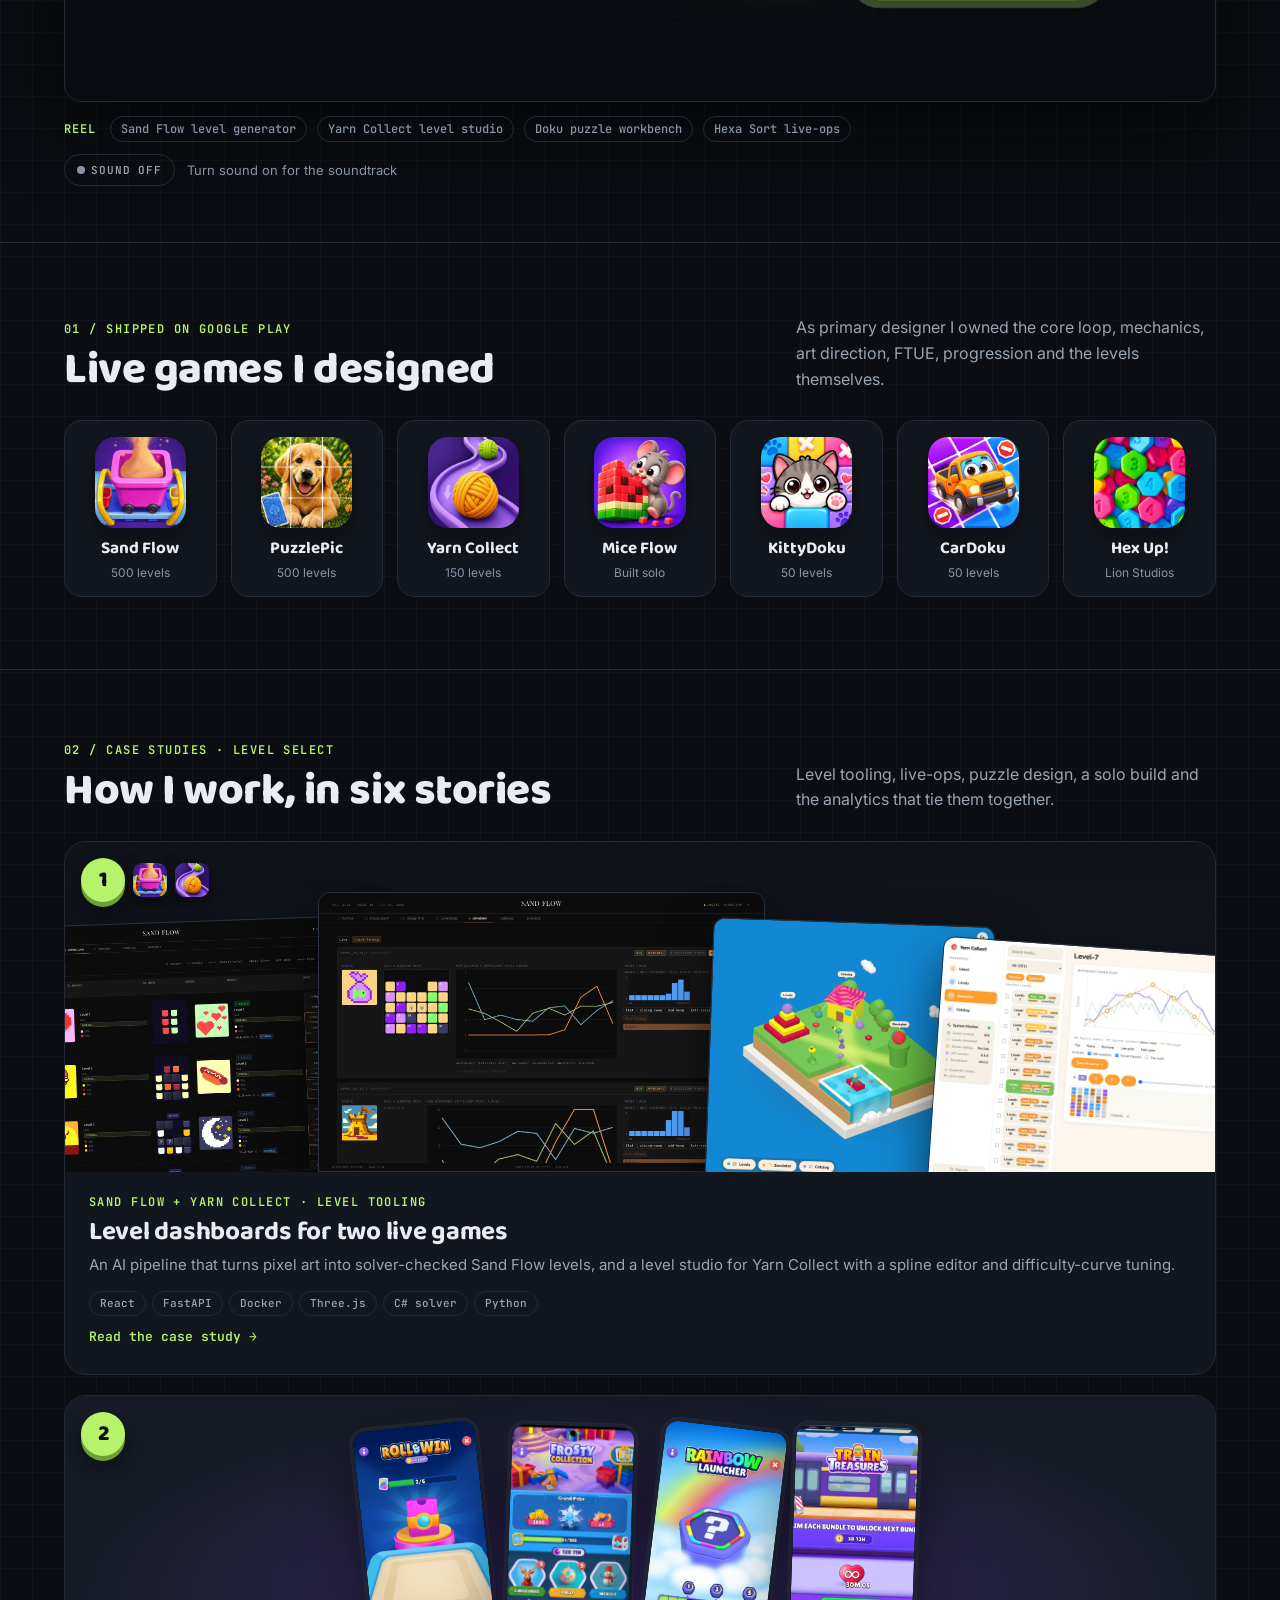
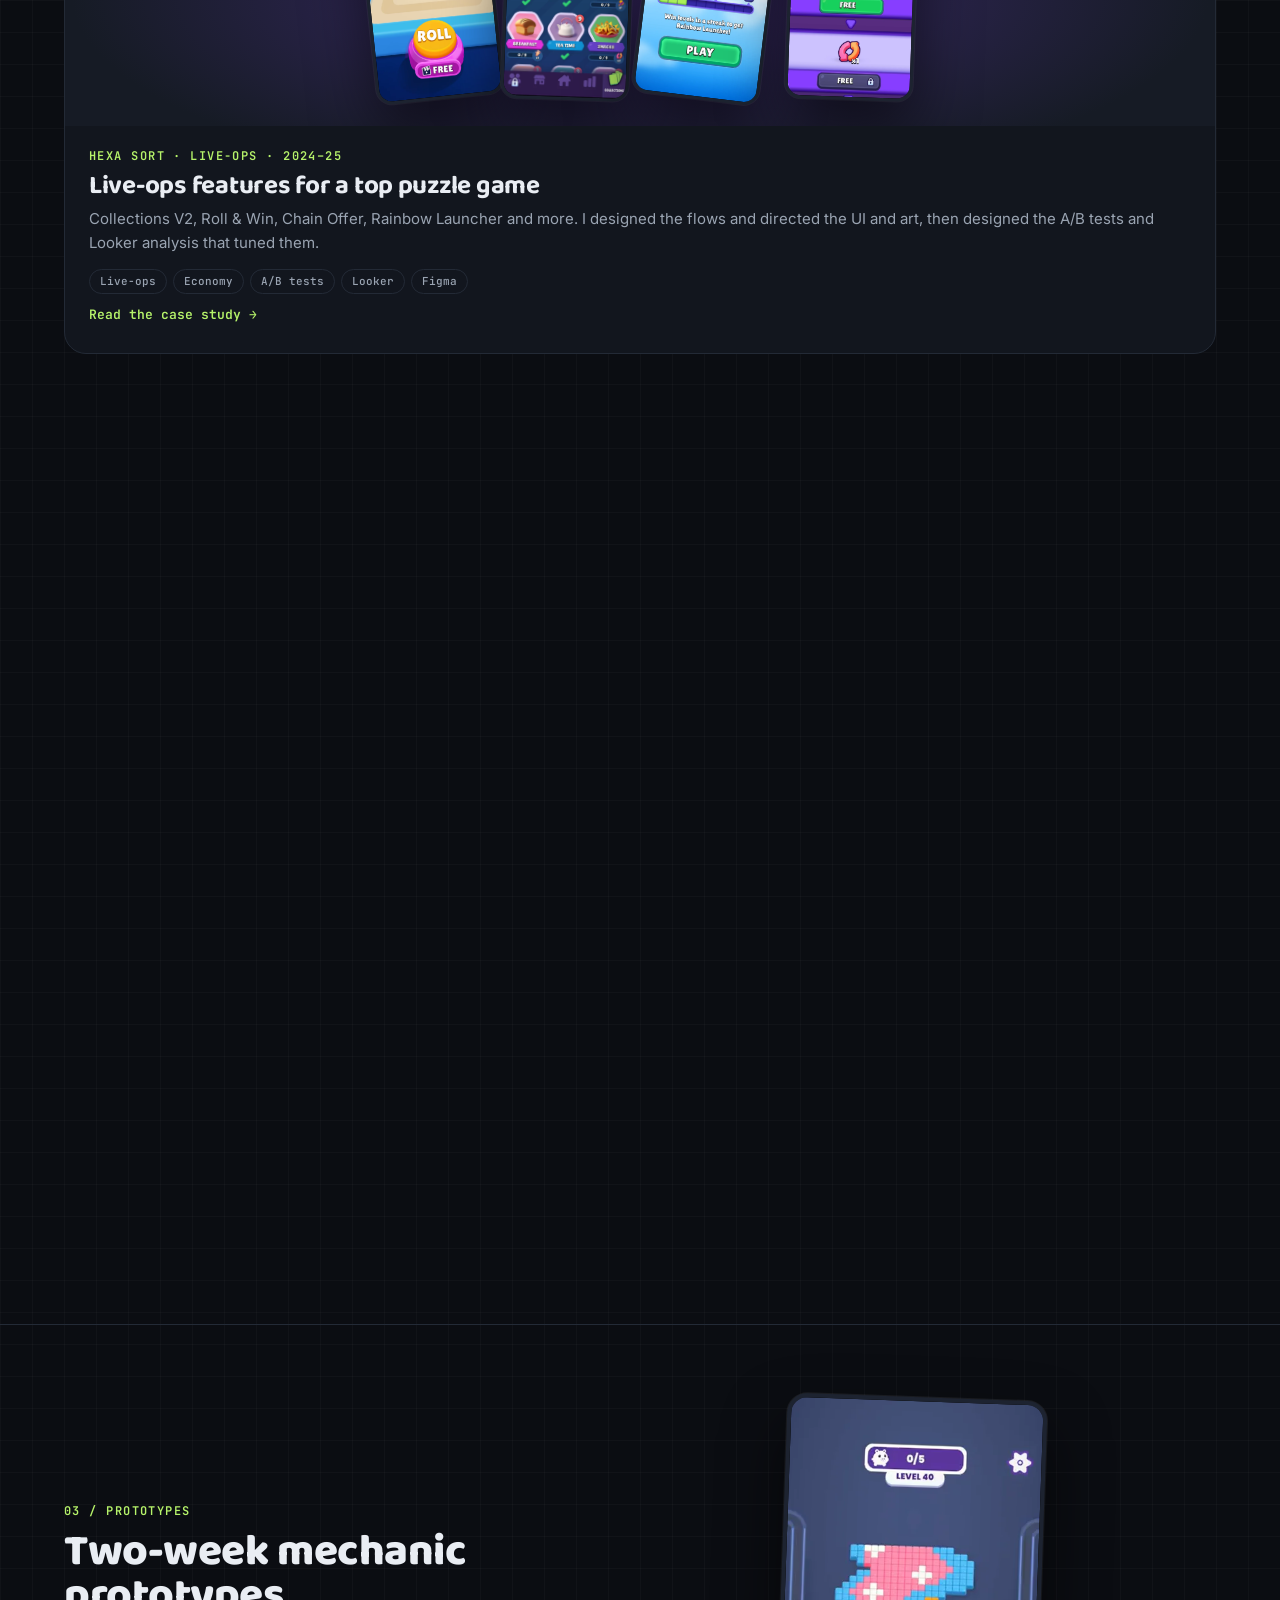
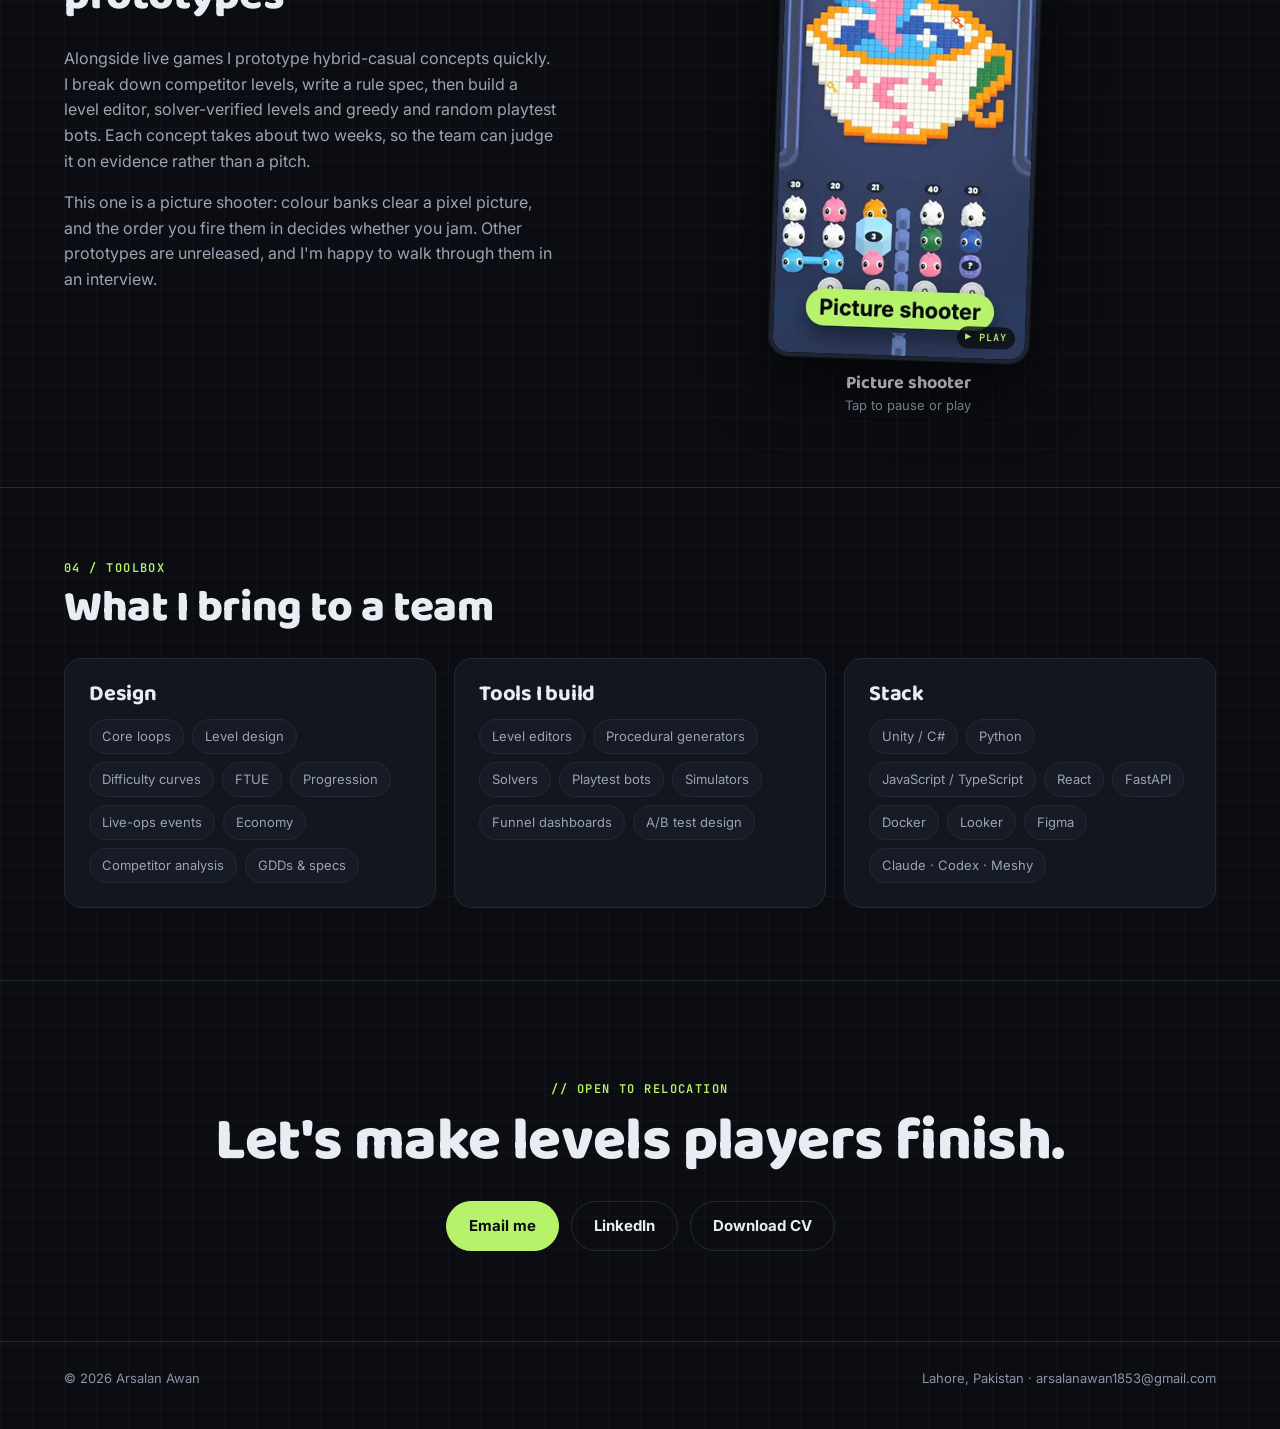
==== commit 1928c3b6: "Play band: games float on colour sections in one transparent canvas; glossy lighting, shadows, hover" ====
--- a/index.html
+++ b/index.html
@@ -42,21 +42,72 @@
       <a class="btn o" href="Arsalan-Awan-CV.pdf" download>Download CV</a>
     </div>
   </div>
-  <div class="stage">
-    <div class="ph t1 back" aria-hidden="true"><img src="media/hero/mice.webp" alt=""></div>
-    <div class="ph t3 back" data-video aria-label="Play or pause: Rainbow Launcher event in Hexa Sort"><img src="media/video/rainbow-spawn.webp" alt="Rainbow Launcher event firing in a Hexa Sort level"><video src="media/video/rainbow-spawn.mp4" poster="media/video/rainbow-spawn.webp" muted loop playsinline preload="none"></video></div>
-    <section class="arcade" id="arcade" aria-label="Play my shipped games">
-      <div class="arcade-top"><span class="mono">// Play my games</span><button class="snd" type="button" data-sound-toggle aria-pressed="false"><span>Sound off</span></button></div>
-      <div class="arcade-tabs" role="tablist" aria-label="Choose a game"></div>
-      <div class="arcade-screen">
-        <div class="arcade-ui"></div>
-        <div class="arcade-load" aria-hidden="true"><i></i>Loading level</div>
-        <noscript><p class="arcade-how">The playable games need JavaScript.</p></noscript>
-      </div>
-      <p class="arcade-how"></p>
-    </section>
+  <div class="phones" aria-label="Gameplay from three games">
+    <div class="ph t1"><img src="media/hero/mice.webp" alt="Mice Flow gameplay: a voxel castle being cleared by mice"></div>
+    <div class="ph t2" data-video aria-label="Play or pause: Rainbow Launcher event in Hexa Sort"><img src="media/video/rainbow-spawn.webp" alt="Rainbow Launcher event firing in a Hexa Sort level"><video src="media/video/rainbow-spawn.mp4" poster="media/video/rainbow-spawn.webp" muted loop playsinline preload="none"></video></div>
+    <div class="ph t3"><img src="media/store/yarncollect-1.webp" alt="Yarn Collect level with baskets of yarn on a looping road"></div>
   </div>
 </div></header>
+
+<section class="sec play-band" id="play"><div class="wrap">
+  <div class="sec-head reveal">
+    <div><div class="mono">00 / Play my games</div><h2>Real levels from shipped games</h2></div>
+    <div><p>Each one runs the shipped rules and levels with the shipped art, right here. A bot is playing; tap to take over.</p>
+    <button class="snd" type="button" data-sound-toggle aria-pressed="false"><span>Sound off</span></button></div>
+  </div>
+</div></section>
+<section class="game-sec" id="play-sandflow" style="--g-bg:#f4a340;--g-ink:#3a1f05">
+  <div class="wrap game-grid">
+    <div class="game-copy">
+      <img class="game-icon" src="media/store/icon-sandflow.webp" alt="Sand Flow icon">
+      <h3>Sand Flow</h3>
+      <p class="game-blurb">Four shipped levels, the shipped rules and the shipped art. Picture to sand to carts, live.</p>
+      <p class="game-how"><b>How to play</b> Tap a cart with a clear path to the belt. It rides under the picture and collects sand of its colour. Fill the belt with carts that have nothing to take and it jams.</p>
+      <a class="game-store" href="https://play.google.com/store/apps/details?id=com.mindstorm.sandflow" target="_blank" rel="noopener">Get it on Google Play →</a>
+    </div>
+    <div class="play-stage" data-stage="sandflow" aria-label="Playable Sand Flow"><div class="arcade-ui"></div><div class="arcade-load" aria-hidden="true"><i></i>Loading level</div></div>
+    <div class="game-phone ph"><img src="media/store/sandflow-1.webp" alt="Sand Flow on the store" loading="lazy"></div>
+  </div>
+</section>
+<section class="game-sec" id="play-yarn" style="--g-bg:#b8a0f2;--g-ink:#24124a">
+  <div class="wrap game-grid">
+    <div class="game-copy">
+      <img class="game-icon" src="media/store/icon-yarncollect.webp" alt="Yarn Collect icon">
+      <h3>Yarn Collect</h3>
+      <p class="game-blurb">Five shipped levels on the shipped road splines, with the game’s own drop rules.</p>
+      <p class="game-how"><b>How to play</b> Tap a basket to send its top yarn onto the road. Yarn drops into the first basket showing its colour. Finish every basket with eight of one colour.</p>
+      <a class="game-store" href="https://play.google.com/store/apps/details?id=com.mindstorm.yarncollect" target="_blank" rel="noopener">Get it on Google Play →</a>
+    </div>
+    <div class="play-stage" data-stage="yarn" aria-label="Playable Yarn Collect"><div class="arcade-ui"></div><div class="arcade-load" aria-hidden="true"><i></i>Loading level</div></div>
+    <div class="game-phone ph"><img src="media/store/yarncollect-1.webp" alt="Yarn Collect on the store" loading="lazy"></div>
+  </div>
+</section>
+<section class="game-sec" id="play-mice" style="--g-bg:#f7c84f;--g-ink:#3a2605">
+  <div class="wrap game-grid">
+    <div class="game-copy">
+      <img class="game-icon" src="media/store/icon-miceflow.webp" alt="Mice Flow icon">
+      <h3>Mice Flow</h3>
+      <p class="game-blurb">Three shipped levels. I built this game alone, with Claude and Codex.</p>
+      <p class="game-how"><b>How to play</b> Tap a house with a clear path to the tray. Its mice run out and carry off blocks of their colour, from the outside of the picture in.</p>
+      <a class="game-store" href="https://play.google.com/store/apps/details?id=com.mindstorm.miceflow" target="_blank" rel="noopener">Get it on Google Play →</a>
+    </div>
+    <div class="play-stage" data-stage="mice" aria-label="Playable Mice Flow"><div class="arcade-ui"></div><div class="arcade-load" aria-hidden="true"><i></i>Loading level</div></div>
+    <div class="game-phone ph"><img src="media/store/miceflow-1.webp" alt="Mice Flow on the store" loading="lazy"></div>
+  </div>
+</section>
+<section class="game-sec" id="play-kitty" style="--g-bg:#ff9db0;--g-ink:#4a1020">
+  <div class="wrap game-grid">
+    <div class="game-copy">
+      <img class="game-icon" src="media/store/icon-kittydoku.webp" alt="KittyDoku icon">
+      <h3>KittyDoku</h3>
+      <p class="game-blurb">Five shipped levels, from first rules to the dog, checked by the level workbench’s own solver.</p>
+      <p class="game-how"><b>How to play</b> Pick a cat in the tray, then tap a square. One cat per colour, no two touching, and no cat may see another. Every level solves without guessing.</p>
+      <a class="game-store" href="https://play.google.com/store/apps/details?id=com.mindstorm.kittydoku" target="_blank" rel="noopener">Get it on Google Play →</a>
+    </div>
+    <div class="play-stage" data-stage="kitty" aria-label="Playable KittyDoku"><div class="arcade-ui"></div><div class="arcade-load" aria-hidden="true"><i></i>Loading level</div></div>
+    <div class="game-phone ph"><img src="media/store/kittydoku-1.webp" alt="KittyDoku on the store" loading="lazy"></div>
+  </div>
+</section>
 
 <section class="reel-sec"><div class="wrap">
   <figure class="reel reveal" data-video aria-label="Play or pause the showreel">
@@ -222,6 +273,6 @@
 <footer><div class="wrap"><span>© <span id="year">2026</span> Arsalan Awan</span><span>Lahore, Pakistan · arsalanawan1853@gmail.com</span></div></footer>
 <script src="js/site.js"></script>
 <script type="importmap">{ "imports": { "three": "./js/vendor/three.module.min.js" } }</script>
-<script type="module" src="js/games/hub.js"></script>
+<script type="module" src="js/games/stage.js"></script>
 </body>
 </html>
--- a/css/site.css
+++ b/css/site.css
@@ -283,7 +283,7 @@
 .arcade-prompt[hidden] { display: none; }
 @keyframes bob2 { 50% { transform: translate(-50%, -4px); } }
 .arcade-card { position: absolute; inset: 0; display: flex; flex-direction: column; align-items: center; justify-content: center; gap: 10px; padding: 24px; text-align: center;
-  background: rgba(20,14,40,.82); backdrop-filter: blur(3px); animation: pop-in .35s cubic-bezier(.3,1.5,.5,1) both; }
+  background: rgba(20,14,40,.82); backdrop-filter: blur(3px); animation: pop-in .35s cubic-bezier(.3,1.5,.5,1) both; z-index: 5; }
 .arcade-card[hidden] { display: none; }
 .arcade-card b { font: 400 34px/1 'Russo One', var(--display); color: #fff; text-shadow: 0 4px 0 #3c2f95; text-transform: uppercase; }
 .arcade-card.lose b { text-shadow: 0 4px 0 #8c2b3c; }
@@ -296,3 +296,44 @@
 .arcade.no-webgl .arcade-screen::after { content: 'This browser can\'t run the 3D games. The store links below show them.'; position: absolute; inset: 0; display: grid; place-items: center; padding: 30px; text-align: center; color: var(--mute); font-size: 14px; }
 @media (max-width: 420px) { .arcade { padding: 12px 10px 10px; } .arcade-tab span { display: none; } .arcade-tab { justify-content: center; } }
 @media (prefers-reduced-motion: reduce) { .arcade-prompt, .arcade-card, .arcade-load i { animation: none; } }
+.arcade-count { position: absolute; left: 50%; top: 40px; transform: translateX(-50%); pointer-events: none !important; background: #fff; color: #4a62c9; font-size: 15px;
+  padding: 4px 14px; border-radius: 10px; border: 2px solid #8fb0ff; box-shadow: 0 3px 0 #8fb0ff; }
+.arcade-count:empty { display: none; }
+.arcade-lives { position: absolute; right: 10px; top: 10px; display: flex; align-items: center; gap: 2px; pointer-events: none !important; background: #fff8ef; border-radius: 12px; padding: 4px 10px; box-shadow: 0 3px 0 #e2b77d; }
+.arcade-lives i { font-style: normal; font-size: 16px; color: #d8cfc6; } .arcade-lives i.on { color: #ff4d6d; }
+.arcade-lives b { margin-left: 8px; font: 400 13px/1 'Russo One', var(--display); color: #8a5a2b; }
+.arcade-teach { position: absolute; left: 12px; right: 12px; top: 44px; text-align: center; pointer-events: none !important; font: 600 12px/1.35 var(--body); color: #6b4a2b; background: #fff8efe6; border-radius: 10px; padding: 6px 10px; }
+.arcade-teach:empty { display: none; }
+.arcade-hint { position: absolute; left: 10px; bottom: 10px; min-height: 44px; border: 0; border-radius: 14px; padding: 0 14px; background: #fff8ef; color: #8a5a2b; font: 400 14px/1 'Russo One', var(--display); box-shadow: 0 3px 0 #e2b77d; cursor: pointer; }
+.attract .arcade-hint { display: none; }
+.arcade-speed { position: absolute; right: 10px; top: 10px; min-width: 52px; min-height: 44px; border: 0; border-radius: 14px; background: #fff3e0; color: #8a5a2b;
+  font: 400 16px/1 'Russo One', var(--display); box-shadow: 0 3px 0 #e2b77d; cursor: pointer; }
+.arcade-speed.on { background: #ffb547; color: #4a2a0a; }
+
+/* Play band: one colour section per game. The games draw into a single fixed, transparent canvas (#gl) inside each
+   section's .play-stage rectangle, so the boards float on the colour with only their shadow beneath them. */
+#gl { position: fixed; inset: 0; width: 100vw; height: 100vh; pointer-events: none; z-index: 10; }
+.play-band { padding-bottom: 40px; }
+.game-sec { position: relative; background: var(--g-bg); color: var(--g-ink); padding: 56px 0; overflow: hidden; }
+.game-sec::before { content: ''; position: absolute; inset: 0; background: radial-gradient(60% 70% at 55% 45%, #ffffff40, transparent 70%); pointer-events: none; }
+.game-grid { position: relative; display: grid; grid-template-columns: minmax(240px, 0.9fr) minmax(0, 1.5fr) 190px; gap: 28px; align-items: center; }
+.game-copy h3 { font: 800 clamp(40px, 5vw, 64px)/0.95 var(--display); color: var(--g-ink); margin: 14px 0 12px; text-transform: uppercase; letter-spacing: -.01em; }
+.game-icon { width: 64px; height: 64px; border-radius: 16px; box-shadow: 0 10px 24px rgba(0,0,0,.25); }
+.game-copy p { color: var(--g-ink); opacity: .85; font-size: 15px; }
+.game-copy .game-blurb { font-weight: 600; opacity: 1; font-size: 17px; }
+.game-how b { display: block; font: 600 11px/1.4 var(--mono); letter-spacing: .12em; text-transform: uppercase; margin-bottom: 4px; }
+.game-store { display: inline-flex; align-items: center; min-height: 44px; padding: 0 18px; border-radius: 99px; background: var(--g-ink); color: var(--g-bg); font-weight: 700; font-size: 14px; text-decoration: none; }
+.play-stage { position: relative; height: min(76vh, 700px); min-height: 520px; touch-action: none; cursor: pointer; }
+.play-stage .arcade-ui { position: absolute; inset: 0; z-index: 11; pointer-events: none; font-family: 'Russo One', var(--display); }
+.play-stage .arcade-ui > * { pointer-events: auto; }
+.play-stage .arcade-load { position: absolute; inset: 0; display: none; place-items: center; align-content: center; gap: 12px; color: var(--g-ink); font: 600 12px/1 var(--mono); letter-spacing: .1em; text-transform: uppercase; }
+.play-stage.loading .arcade-load { display: grid; }
+.play-stage .arcade-card { border-radius: 24px; }
+.game-phone { width: 190px; transform: rotate(4deg); }
+.no-webgl .play-stage::after { content: 'This browser can’t run the 3D games. The store links show them.'; position: absolute; inset: 0; display: grid; place-items: center; padding: 30px; text-align: center; }
+@media (max-width: 1000px) {
+  .game-grid { grid-template-columns: 1fr; gap: 10px; }
+  .game-phone { display: none; }
+  .play-stage { height: min(125vw, 680px); min-height: 0; margin: 0 calc(var(--gutter) * -1); }
+  .game-sec { padding: 40px 0 24px; }
+}
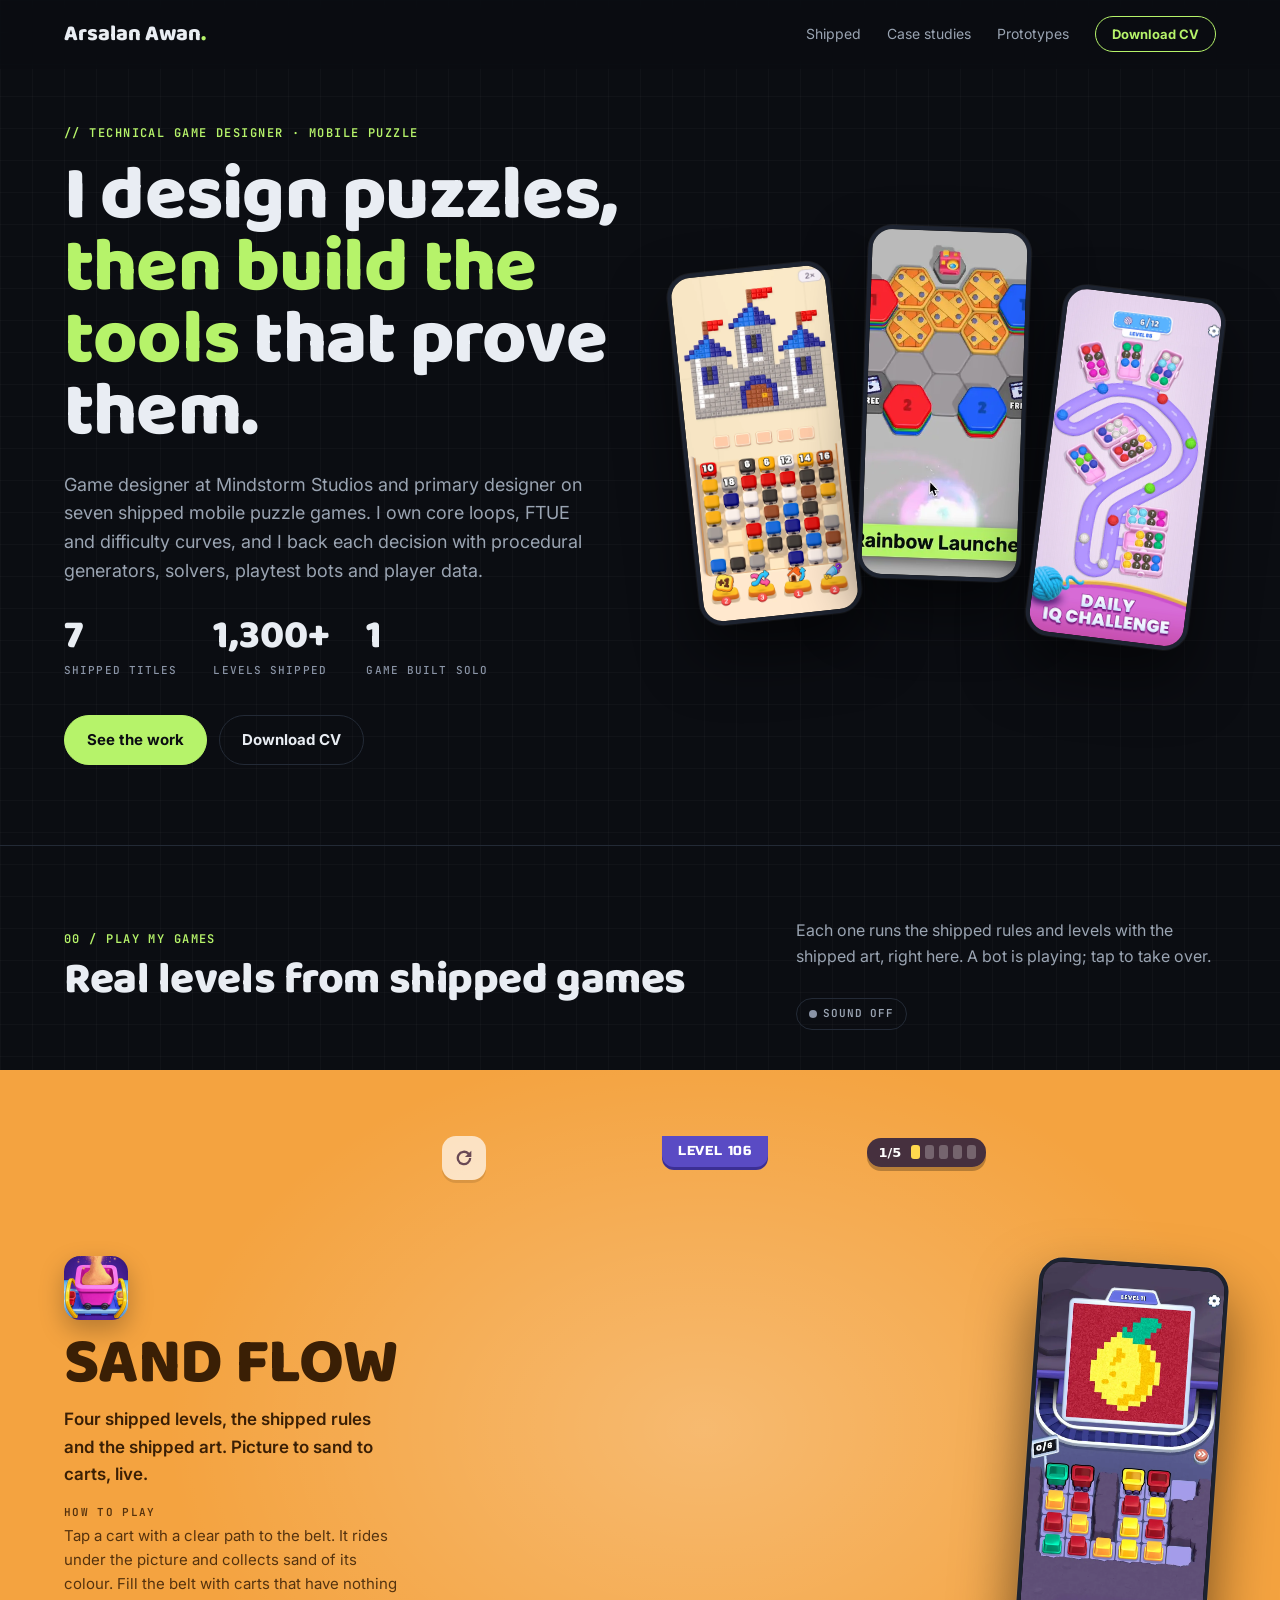
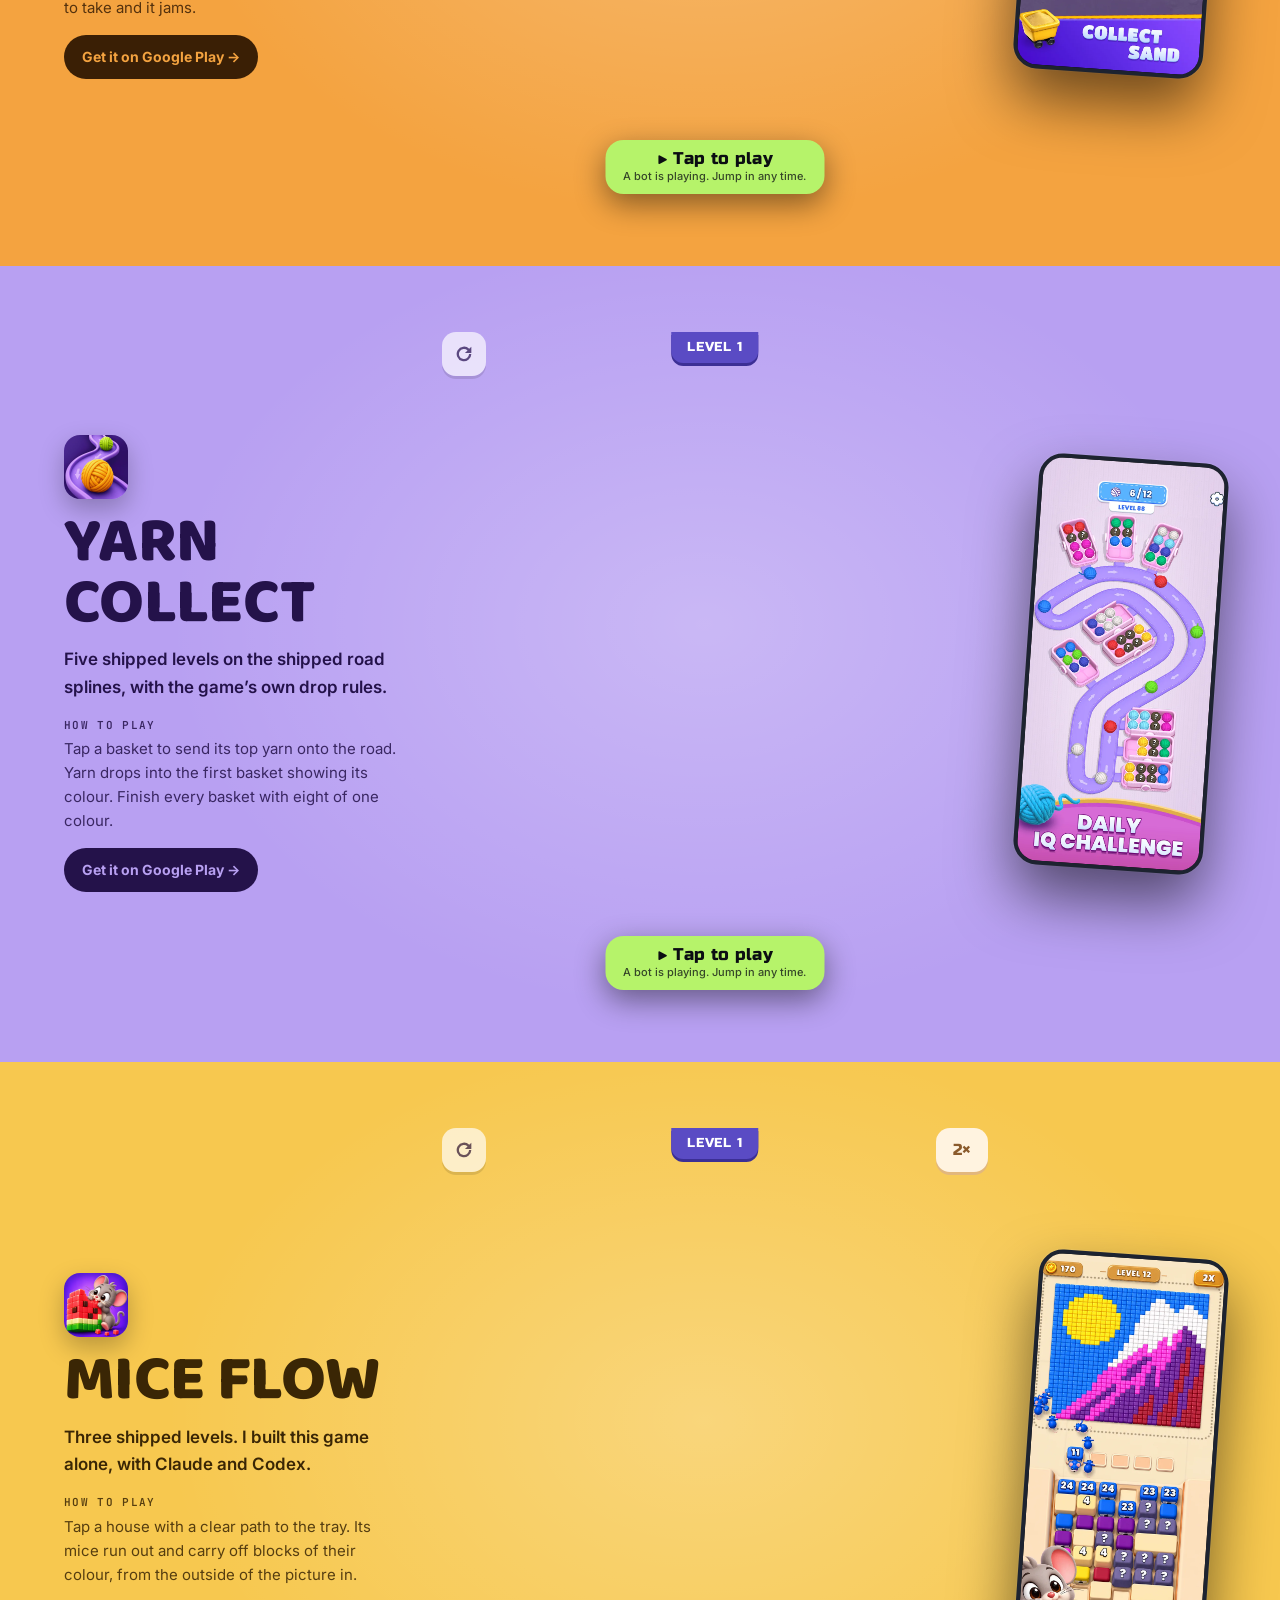
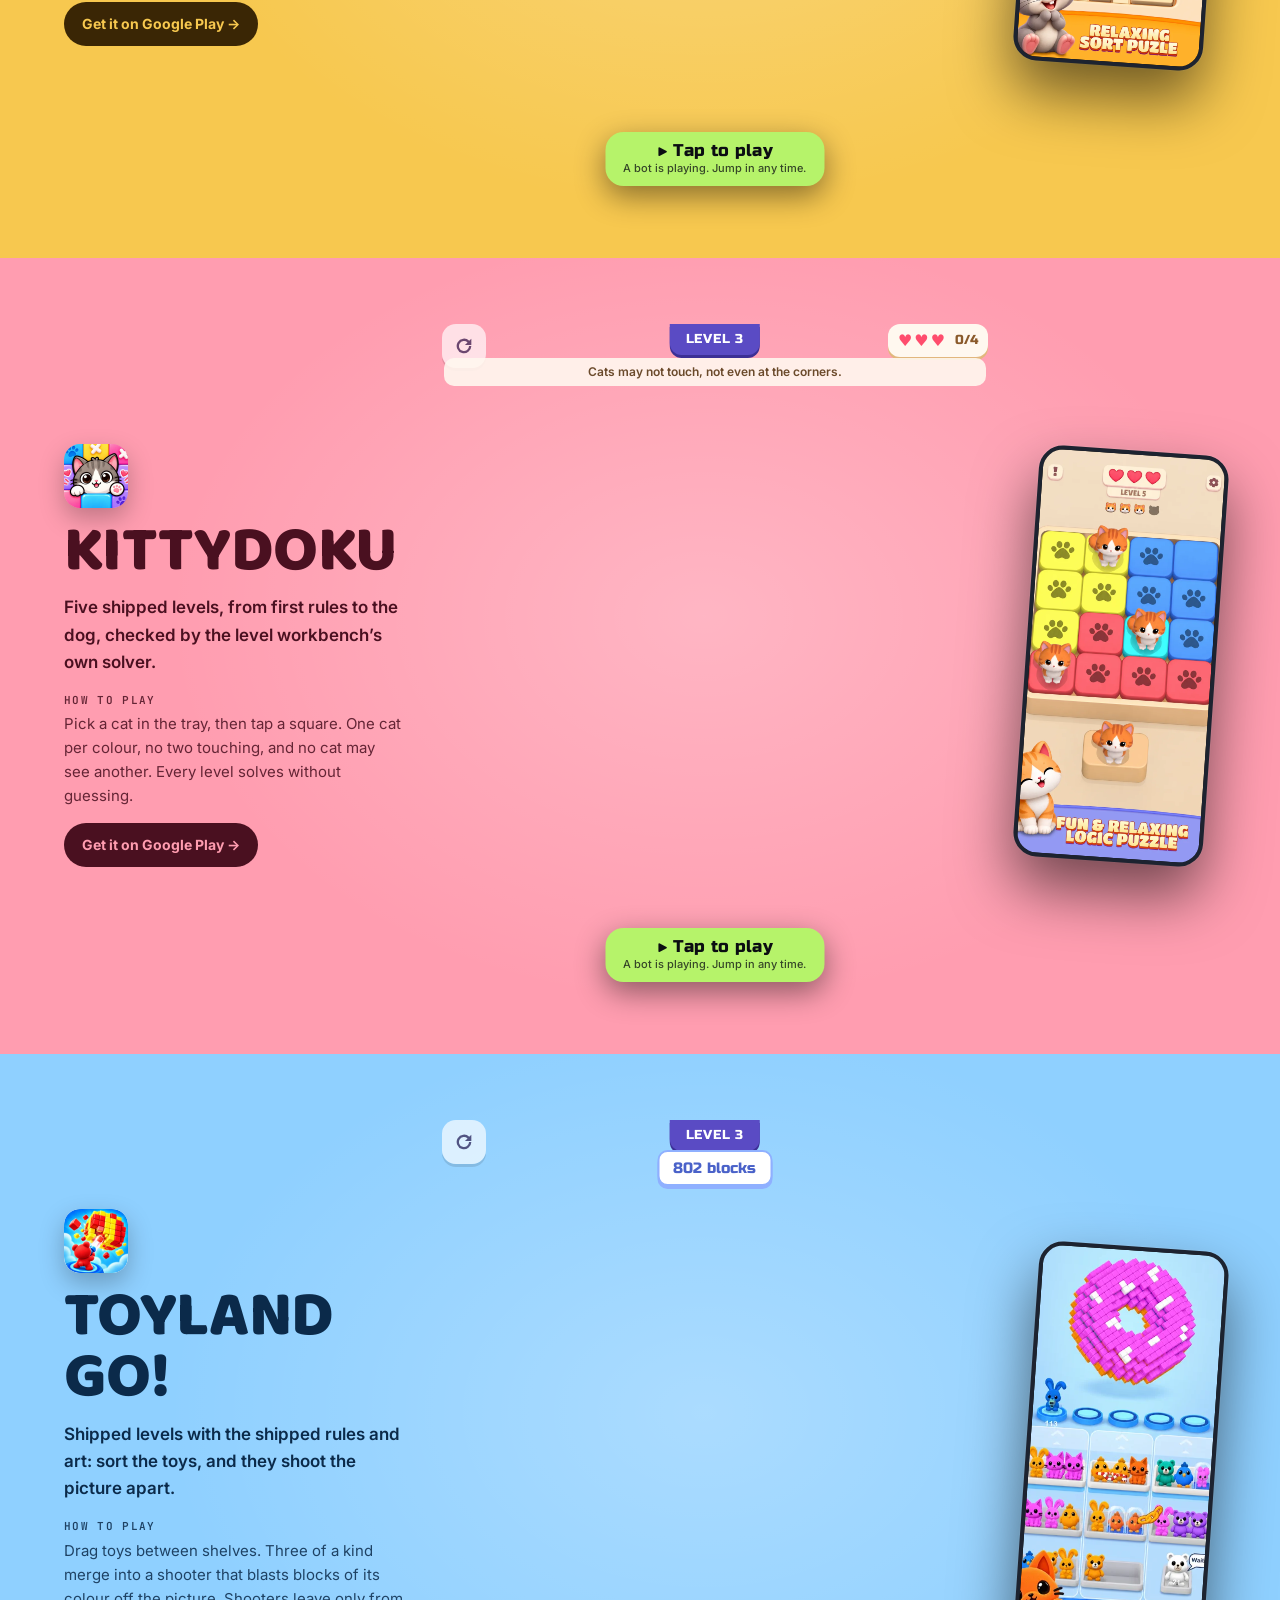
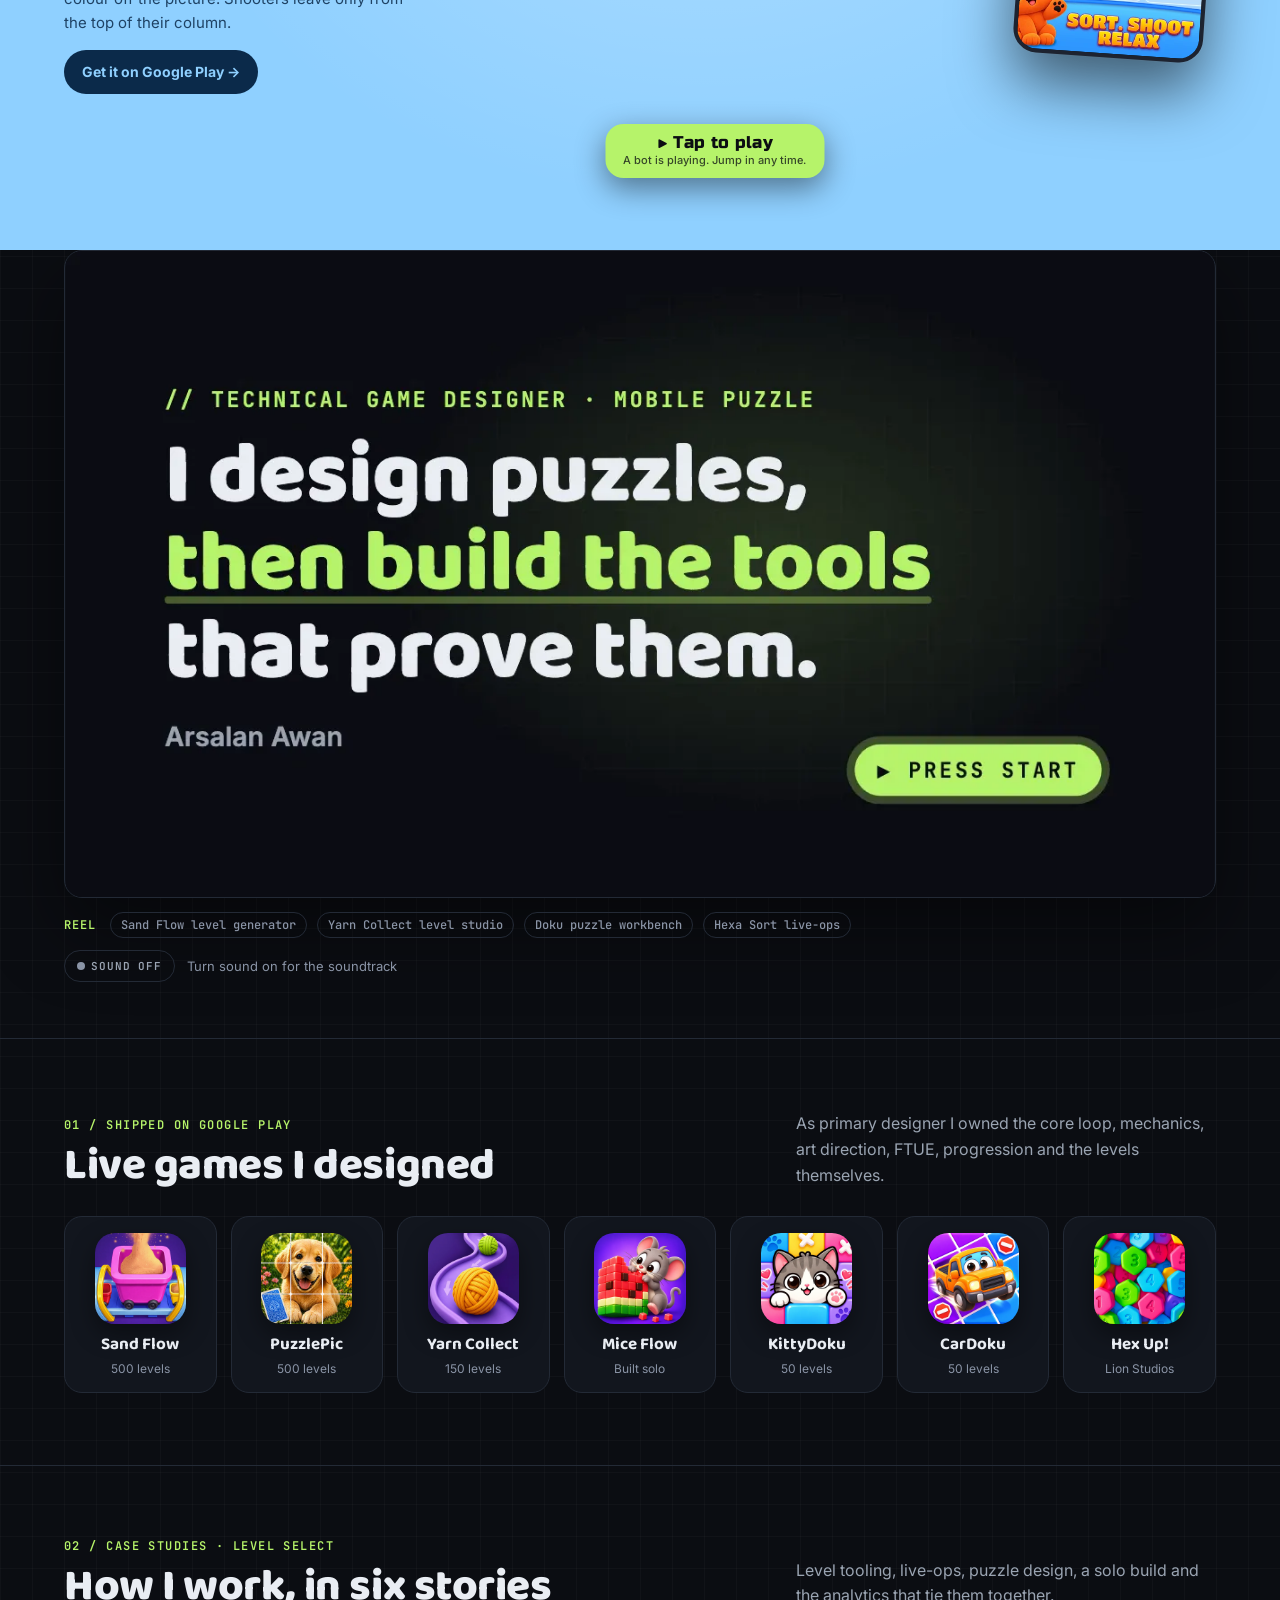
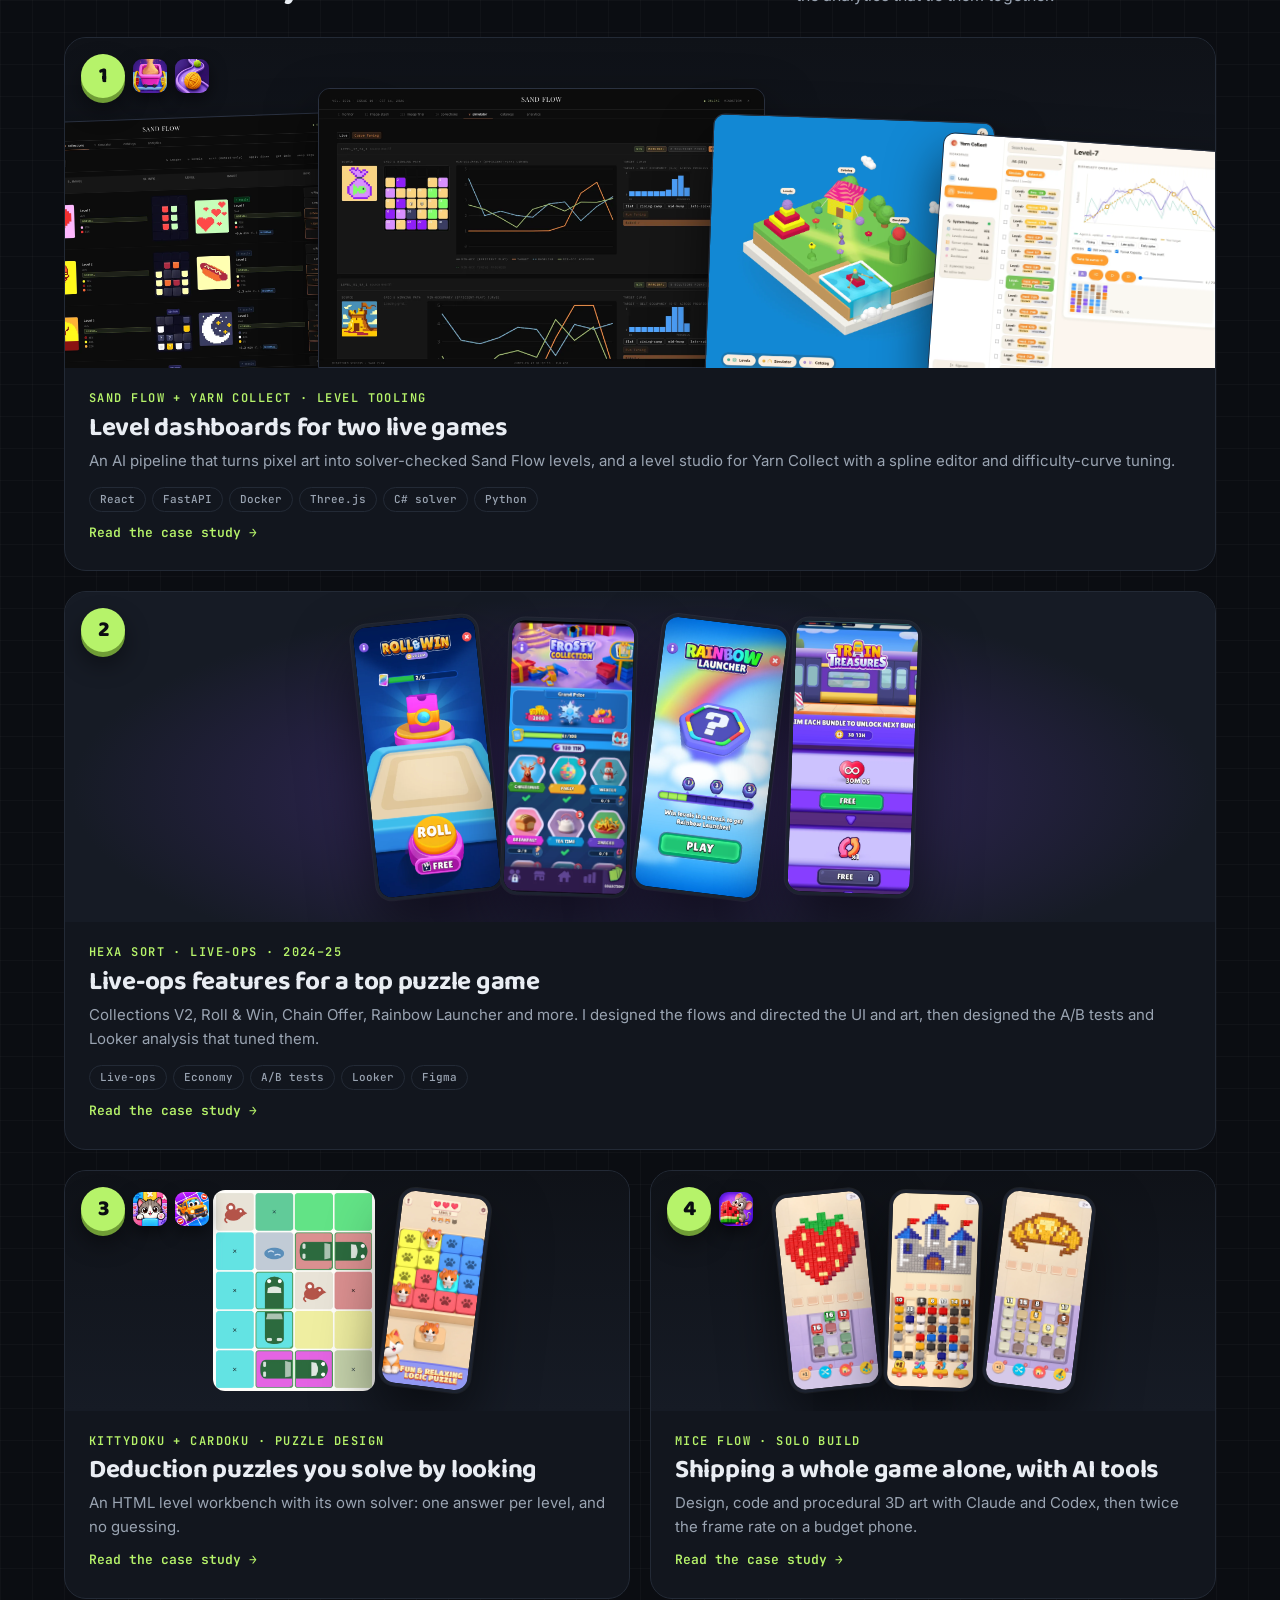
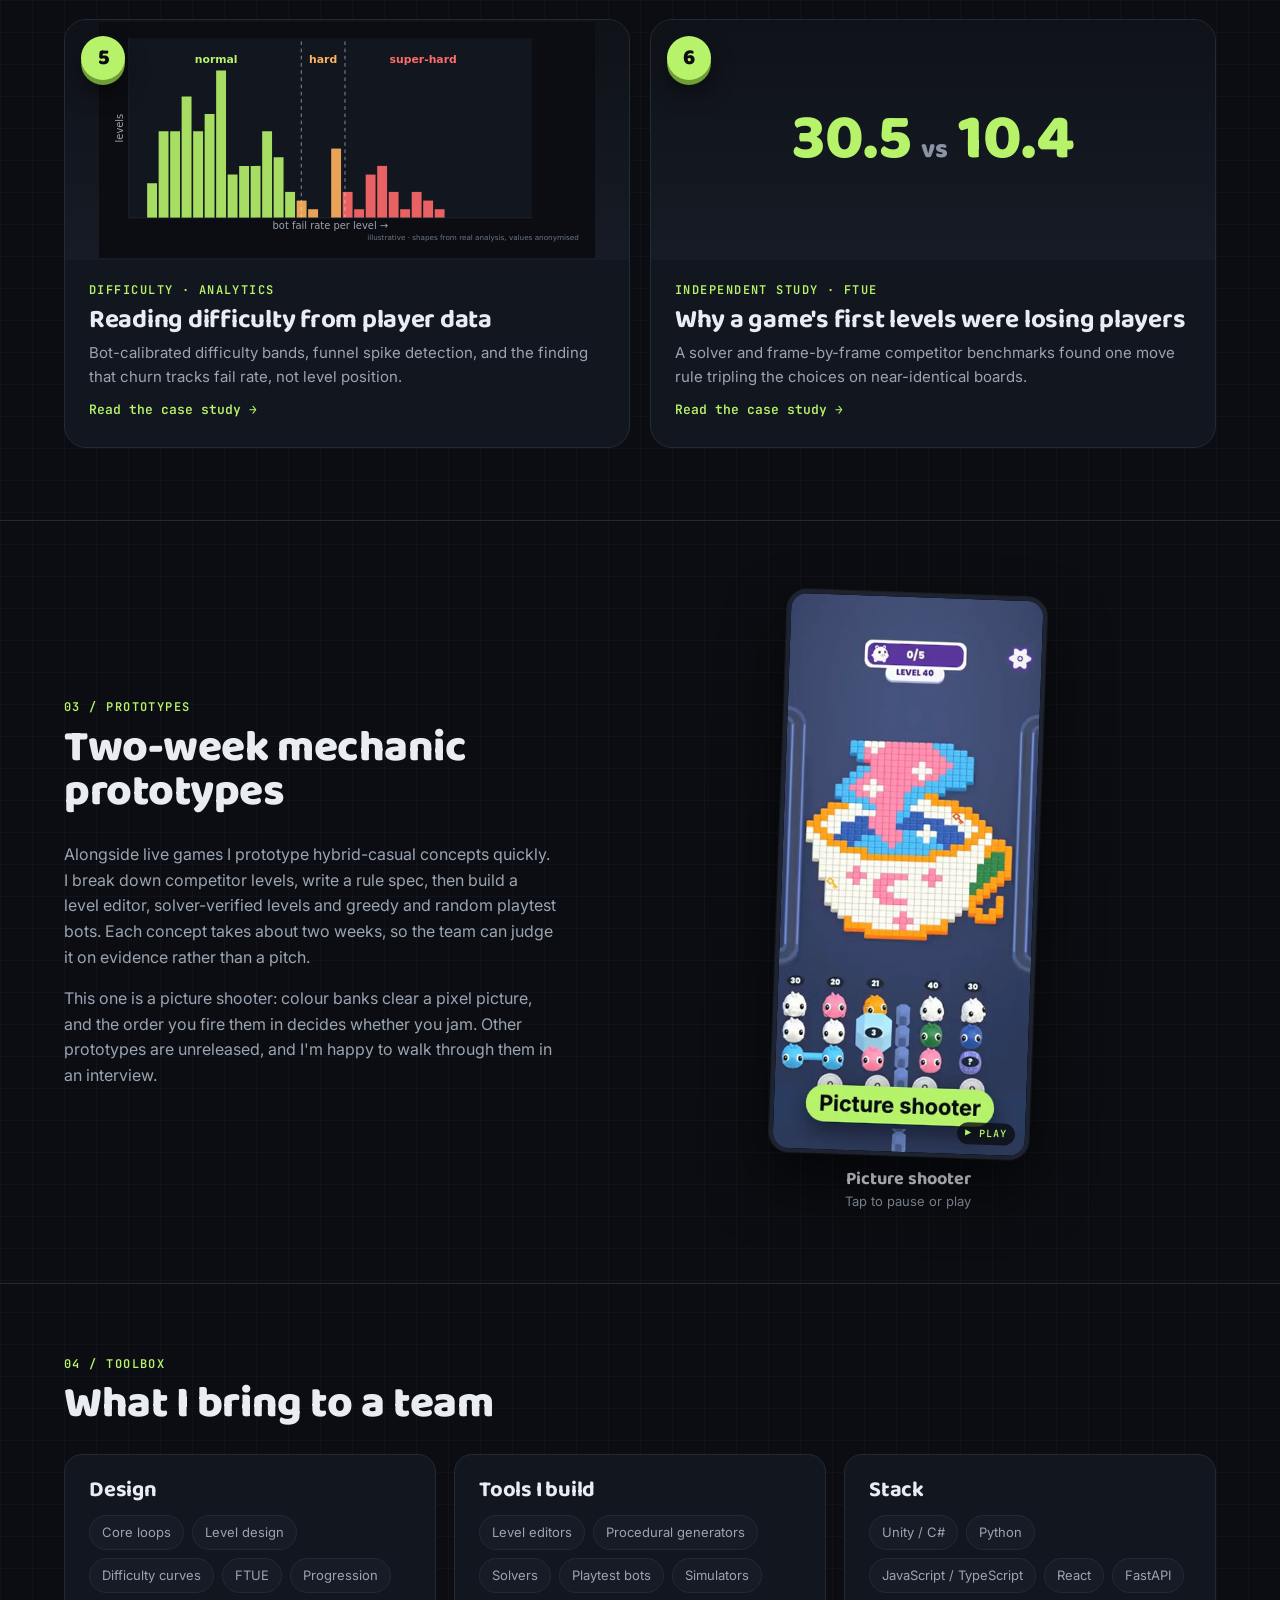
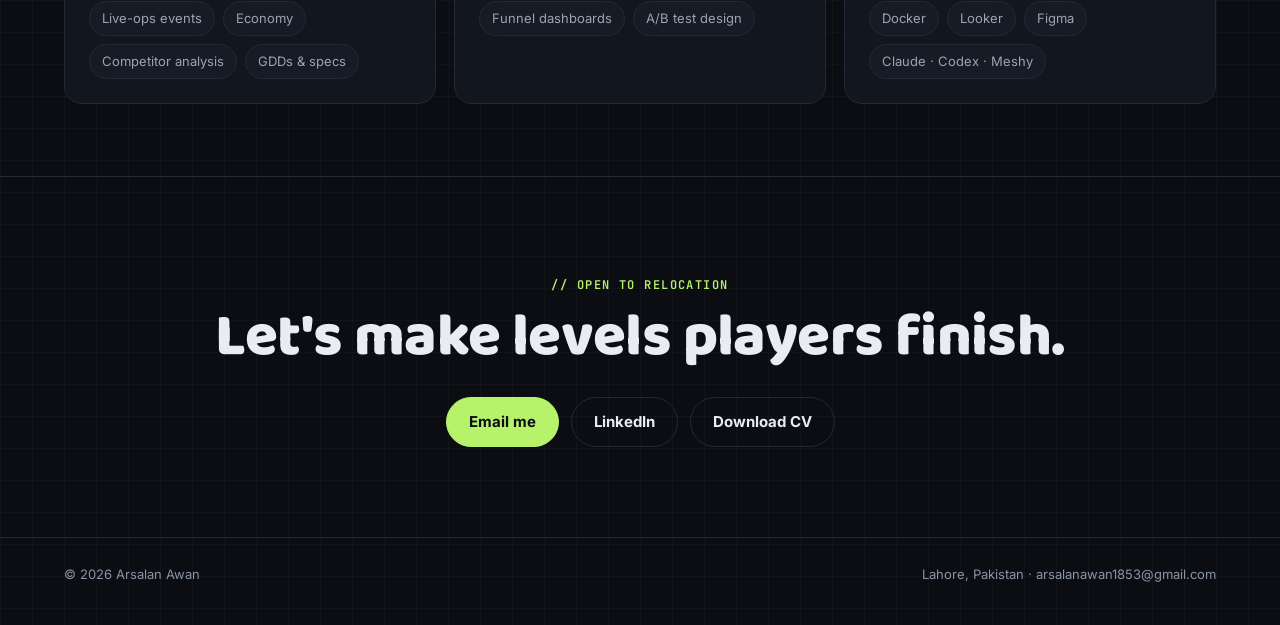
==== commit cca8093e: "Arcade v3: bigger Sand Flow levels with mechanics, real Yarn road, shipped Mice Flow pantry art, ani" ====
--- a/index.html
+++ b/index.html
@@ -108,6 +108,19 @@
     <div class="game-phone ph"><img src="media/store/kittydoku-1.webp" alt="KittyDoku on the store" loading="lazy"></div>
   </div>
 </section>
+<section class="game-sec" id="play-toyland" style="--g-bg:#8fd0ff;--g-ink:#0b2a4a">
+  <div class="wrap game-grid">
+    <div class="game-copy">
+      <img class="game-icon" src="media/store/icon-toylandgo.webp" alt="Toyland Go! icon">
+      <h3>Toyland Go!</h3>
+      <p class="game-blurb">Shipped levels with the shipped rules and art: sort the toys, and they shoot the picture apart.</p>
+      <p class="game-how"><b>How to play</b> Drag toys between shelves. Three of a kind merge into a shooter that blasts blocks of its colour off the picture. Shooters leave only from the top of their column.</p>
+      <a class="game-store" href="https://play.google.com/store/apps/details?id=com.mindstorm.goodsortshooter" target="_blank" rel="noopener">Get it on Google Play →</a>
+    </div>
+    <div class="play-stage" data-stage="toyland" aria-label="Playable Toyland Go!"><div class="arcade-ui"></div><div class="arcade-load" aria-hidden="true"><i></i>Loading level</div></div>
+    <div class="game-phone ph"><img src="media/store/toylandgo-1.webp" alt="Toyland Go! on the store" loading="lazy"></div>
+  </div>
+</section>
 
 <section class="reel-sec"><div class="wrap">
   <figure class="reel reveal" data-video aria-label="Play or pause the showreel">
--- a/css/site.css
+++ b/css/site.css
@@ -337,3 +337,10 @@
   .play-stage { height: min(125vw, 680px); min-height: 0; margin: 0 calc(var(--gutter) * -1); }
   .game-sec { padding: 40px 0 24px; }
 }
+.arcade-reload { position: absolute; left: 10px; top: 10px; width: 44px; height: 44px; border: 0; border-radius: 14px; background: #ffffffe6; color: #3b2a5a; display: grid; place-items: center; cursor: pointer; box-shadow: 0 3px 0 #00000026; transition: transform .15s; }
+.arcade-reload:hover { transform: rotate(-30deg) scale(1.06); }
+.attract .arcade-reload { opacity: .75; }
+.arcade-card.lose { background: rgba(70,10,30,.86); animation: pop-in .35s cubic-bezier(.3,1.5,.5,1) both, card-shake .5s .1s both; }
+.arcade-card.lose b { color: #ffd6dc; }
+@keyframes card-shake { 20%, 60% { transform: translateX(-10px) rotate(-1deg); } 40%, 80% { transform: translateX(10px) rotate(1deg); } }
+@media (prefers-reduced-motion: reduce) { .arcade-card.lose { animation: none; } }
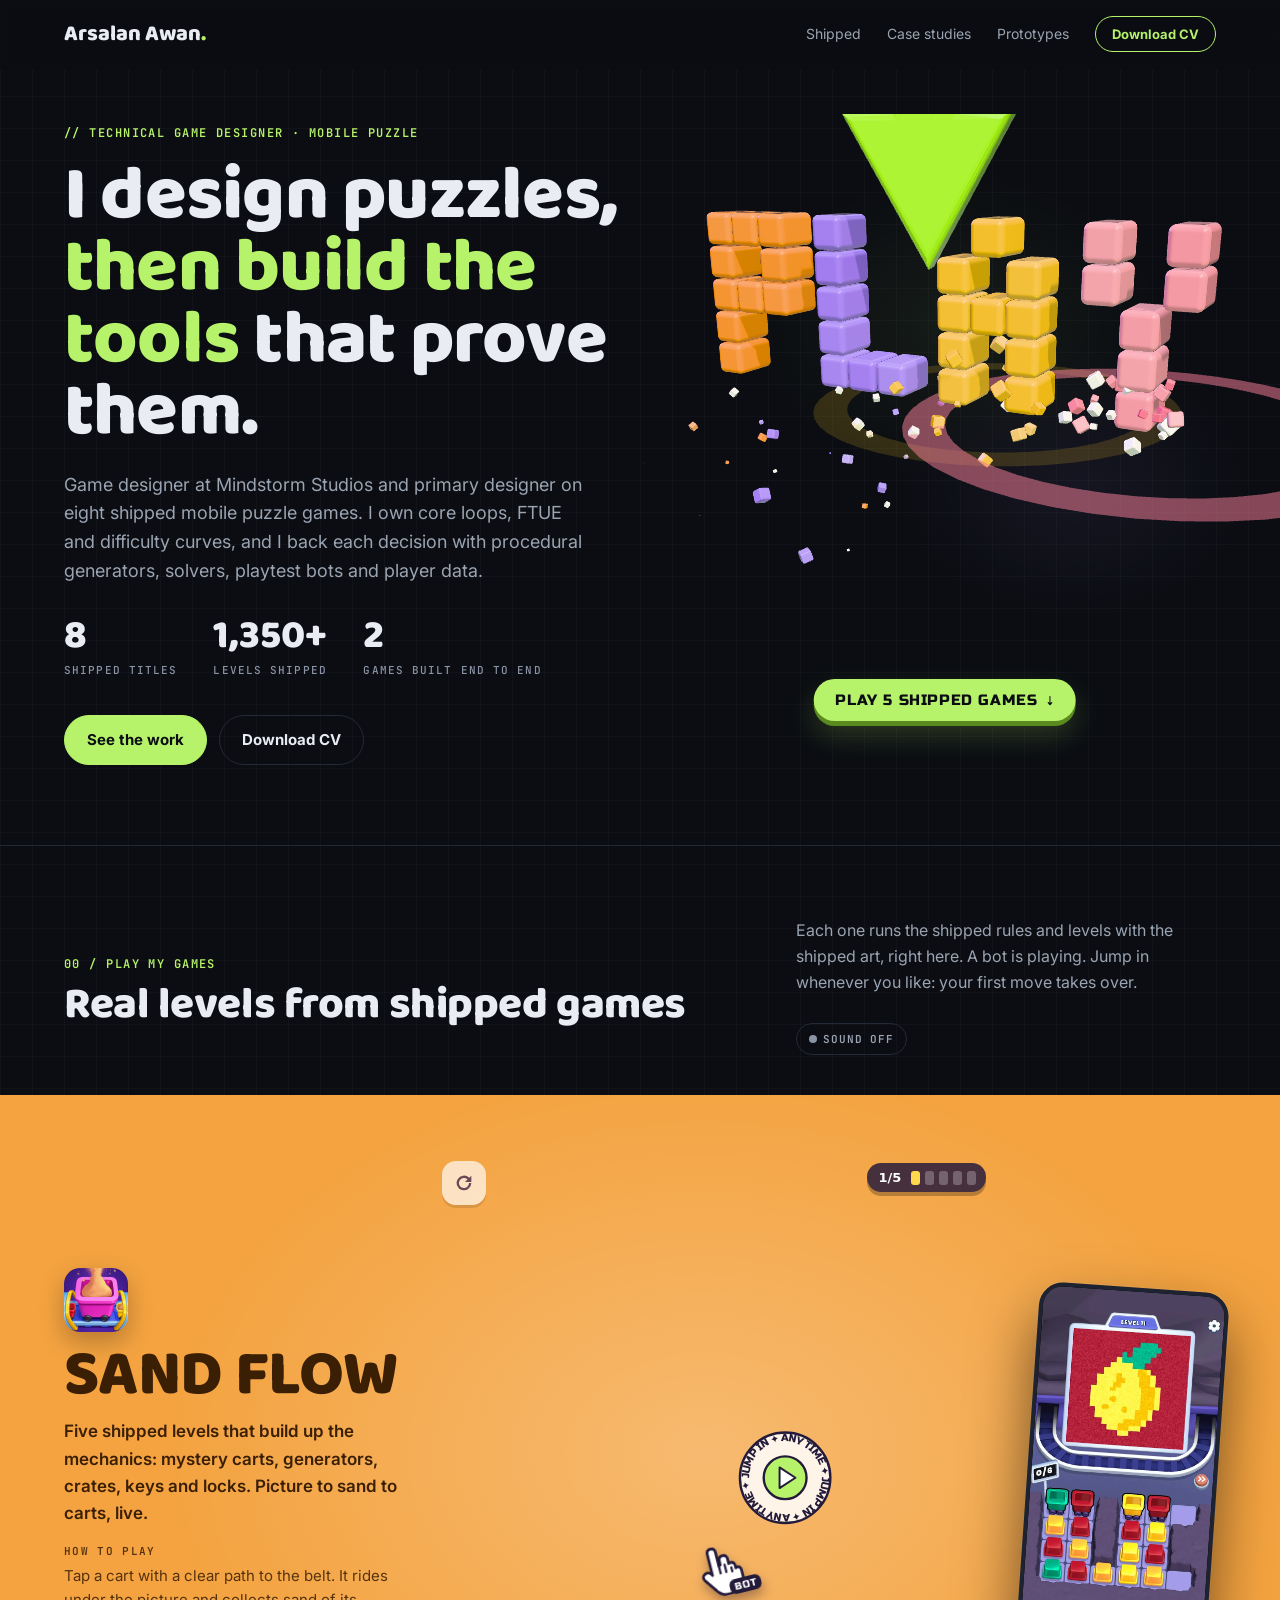
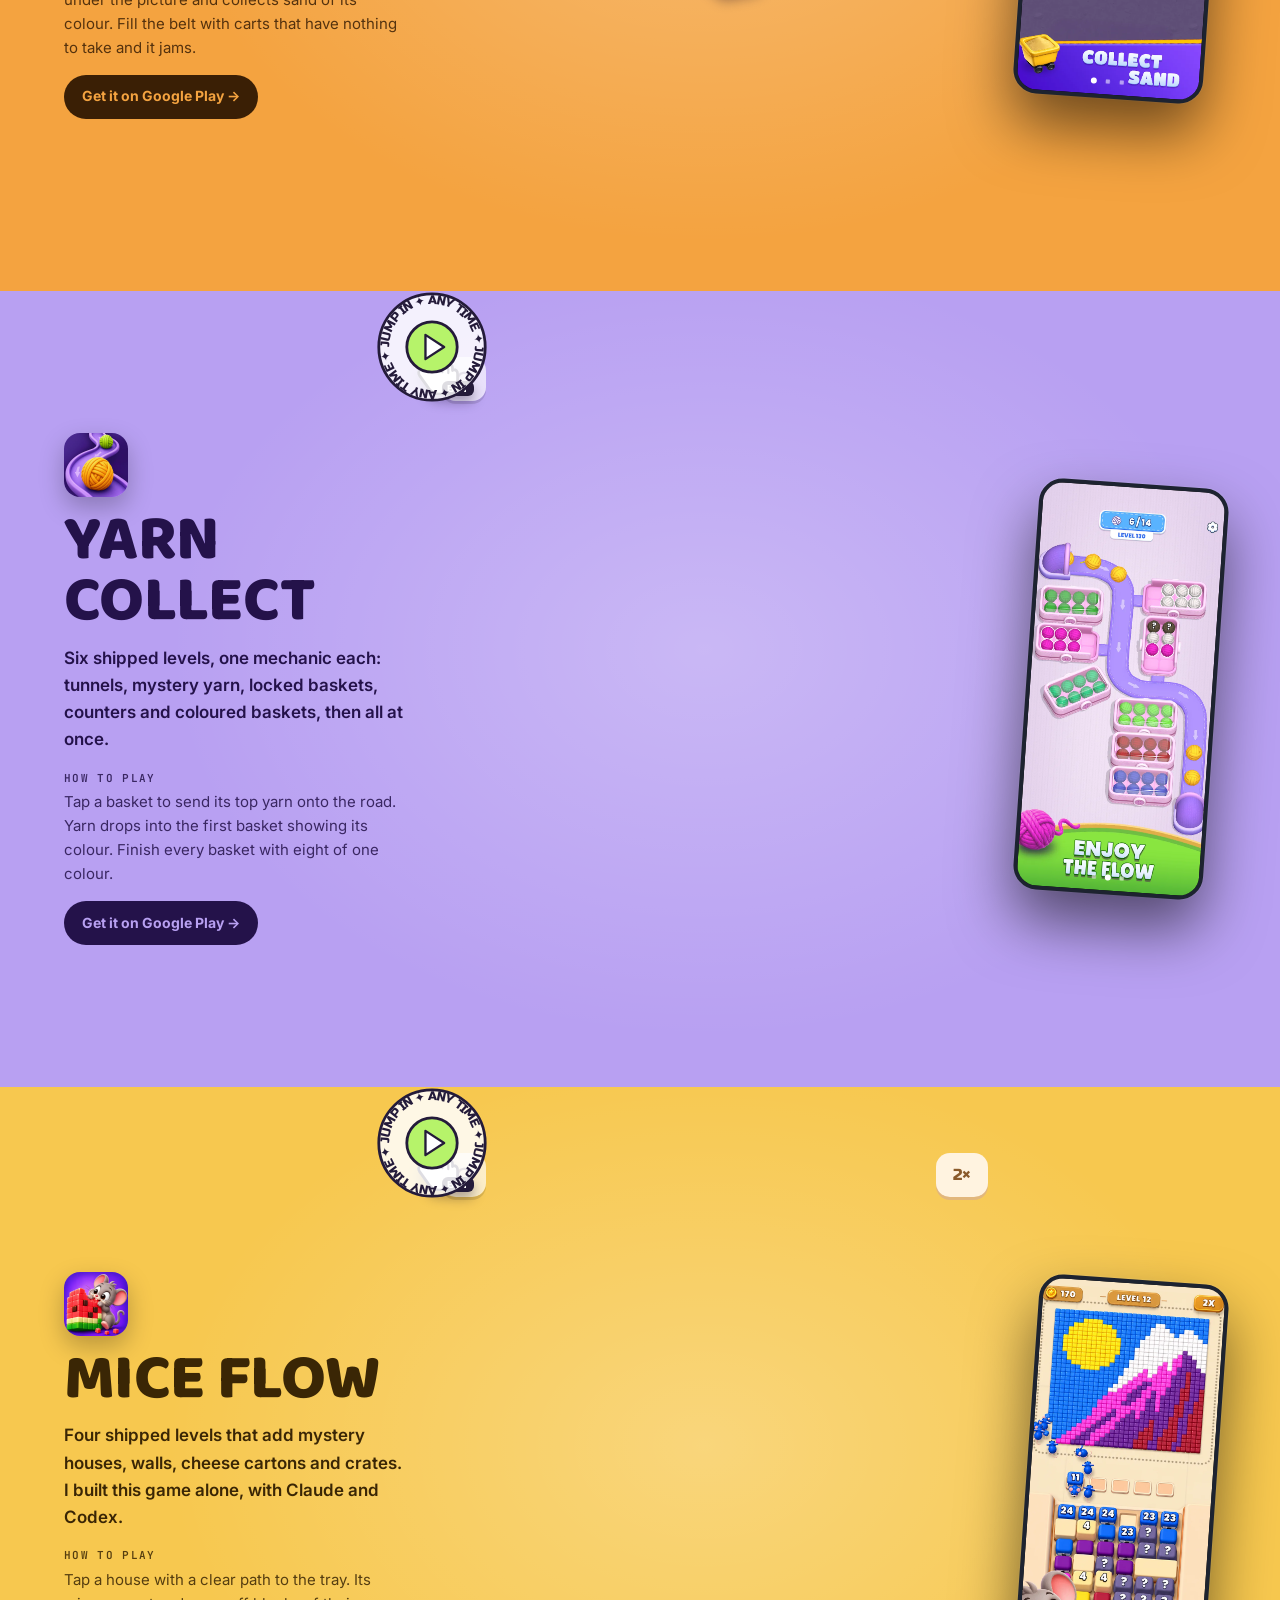
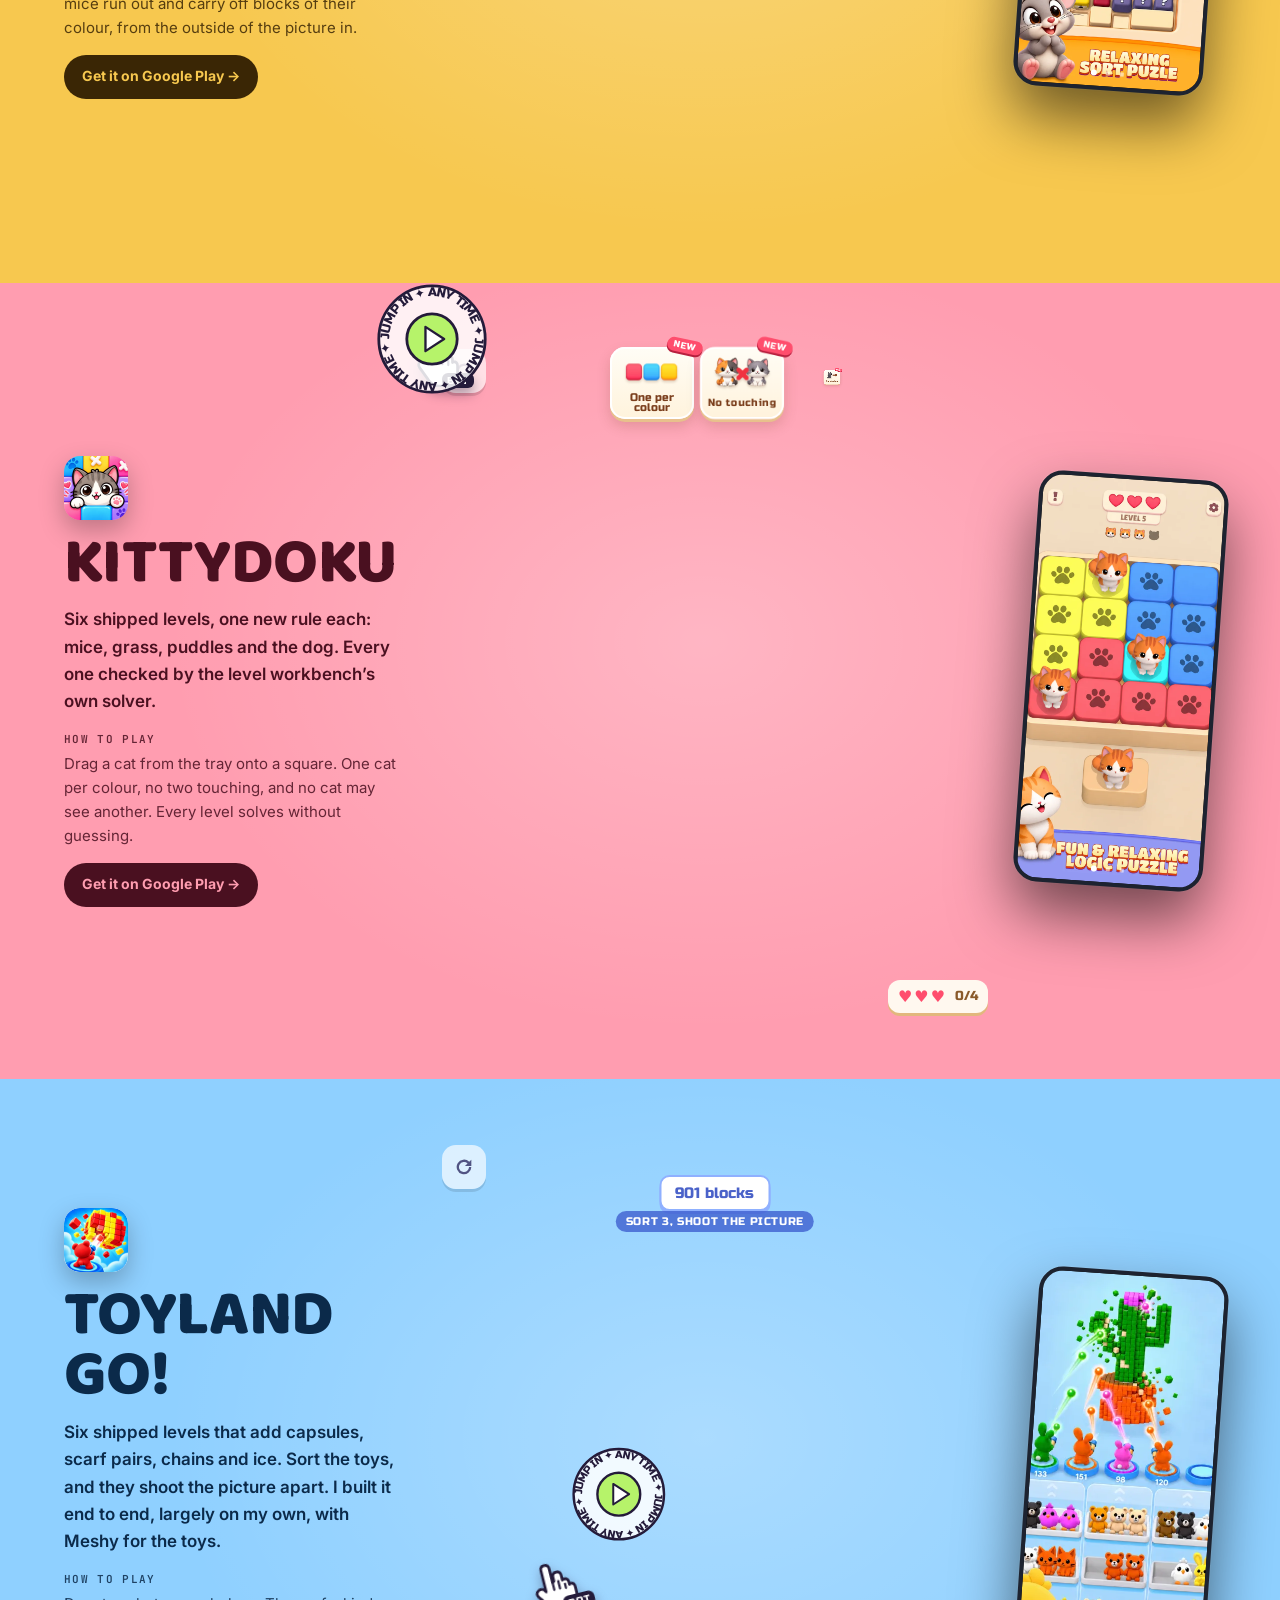
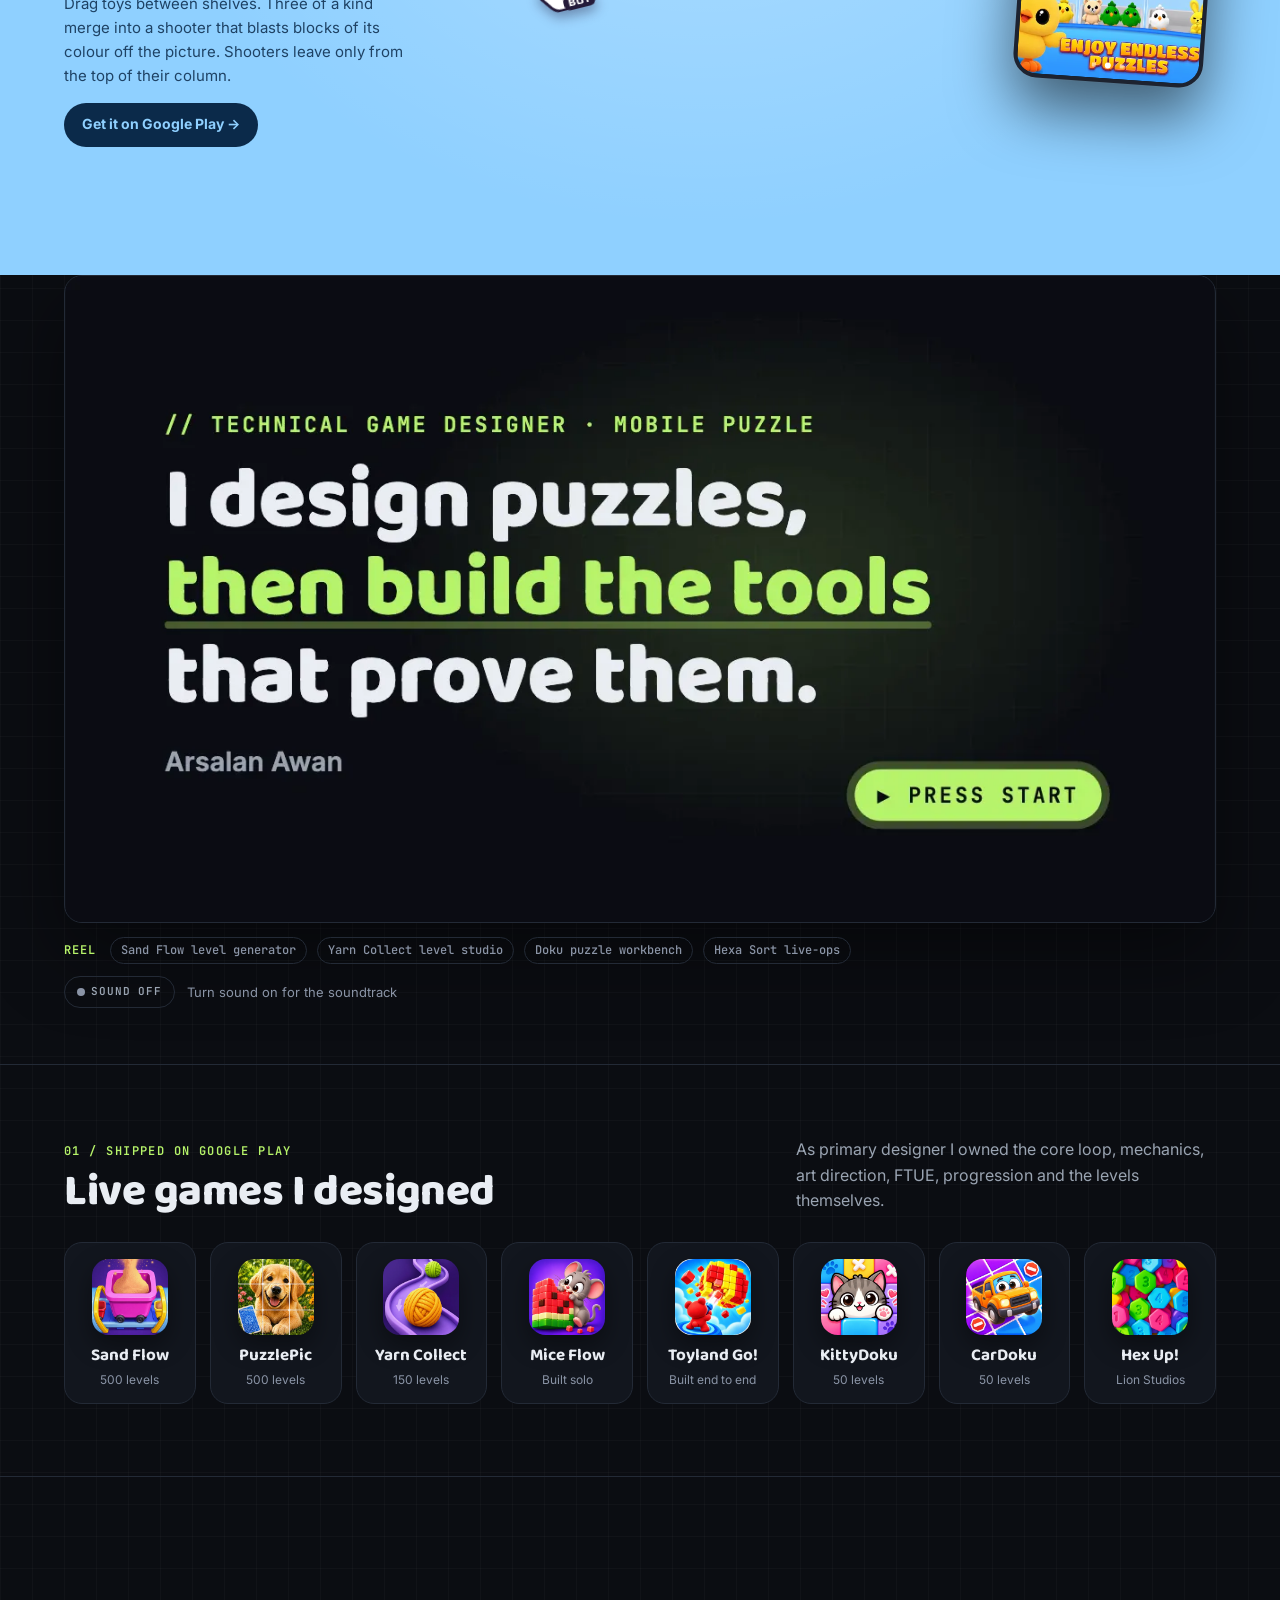
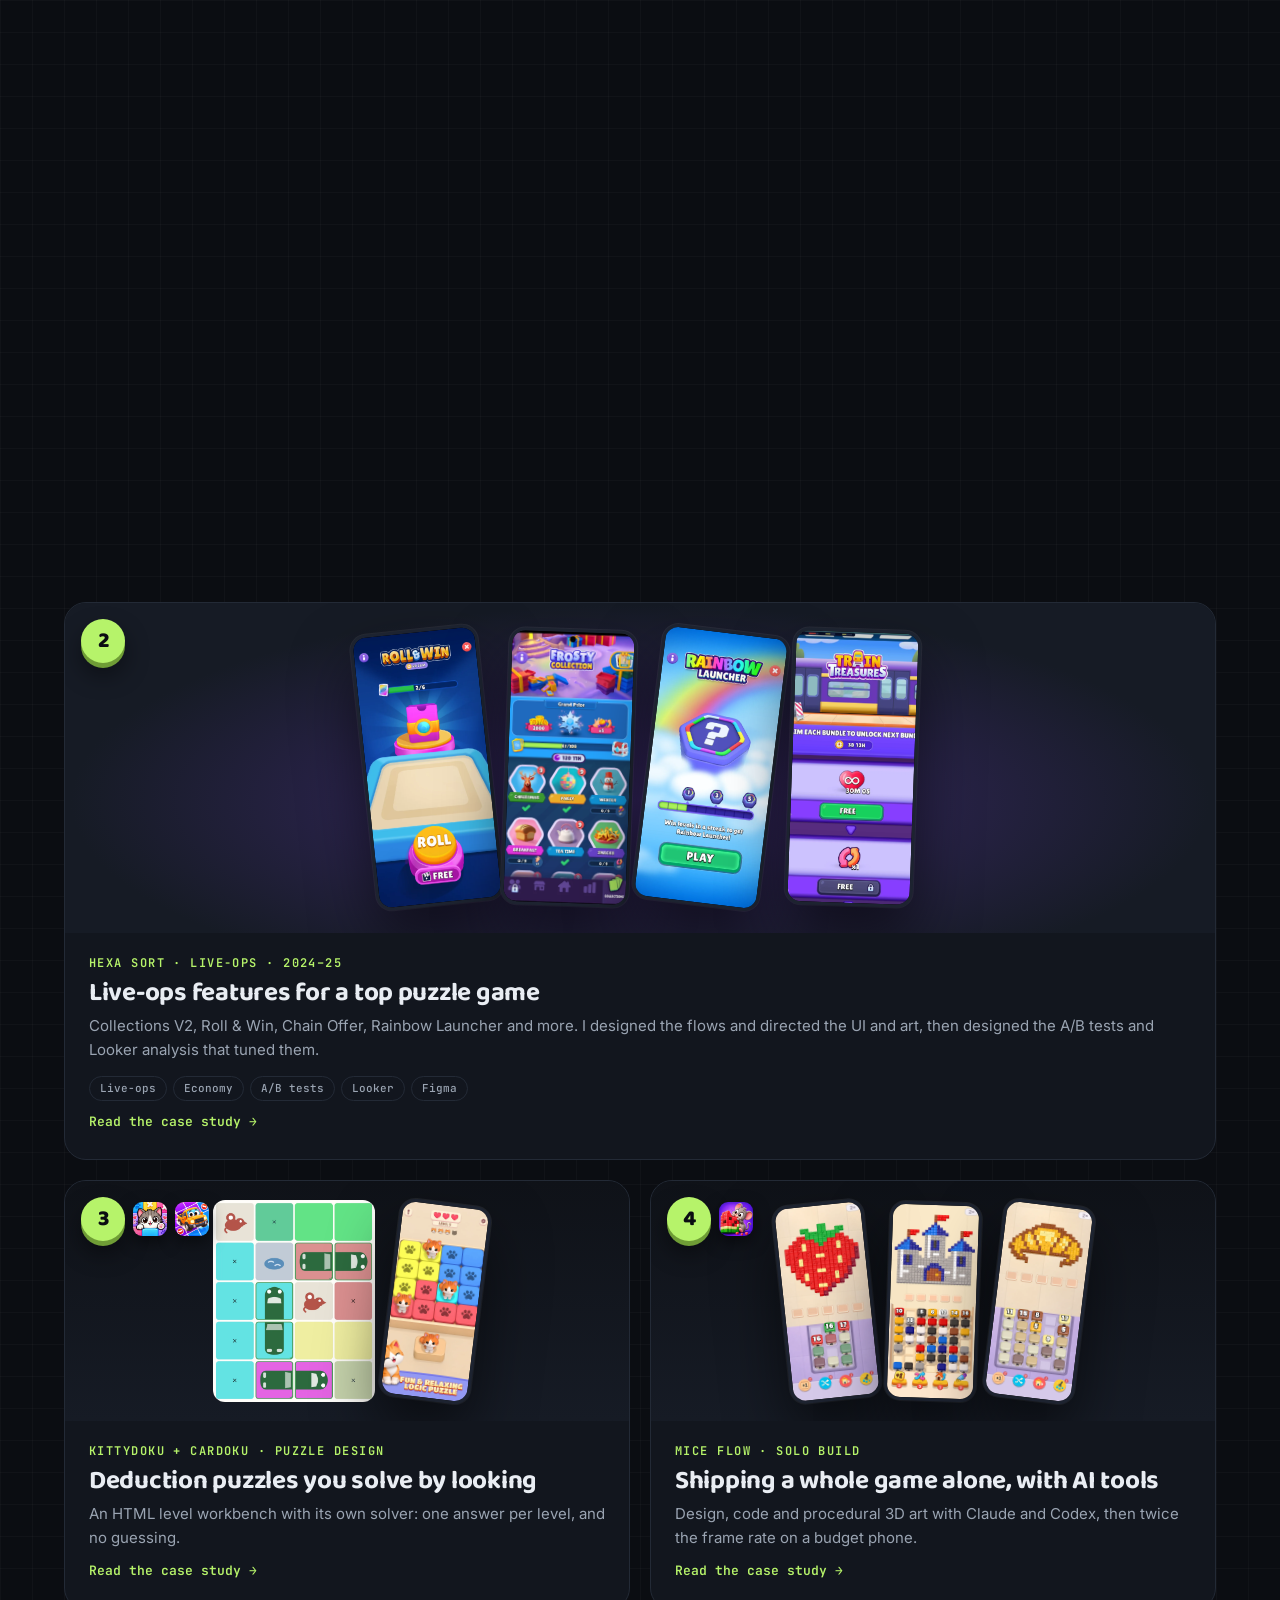
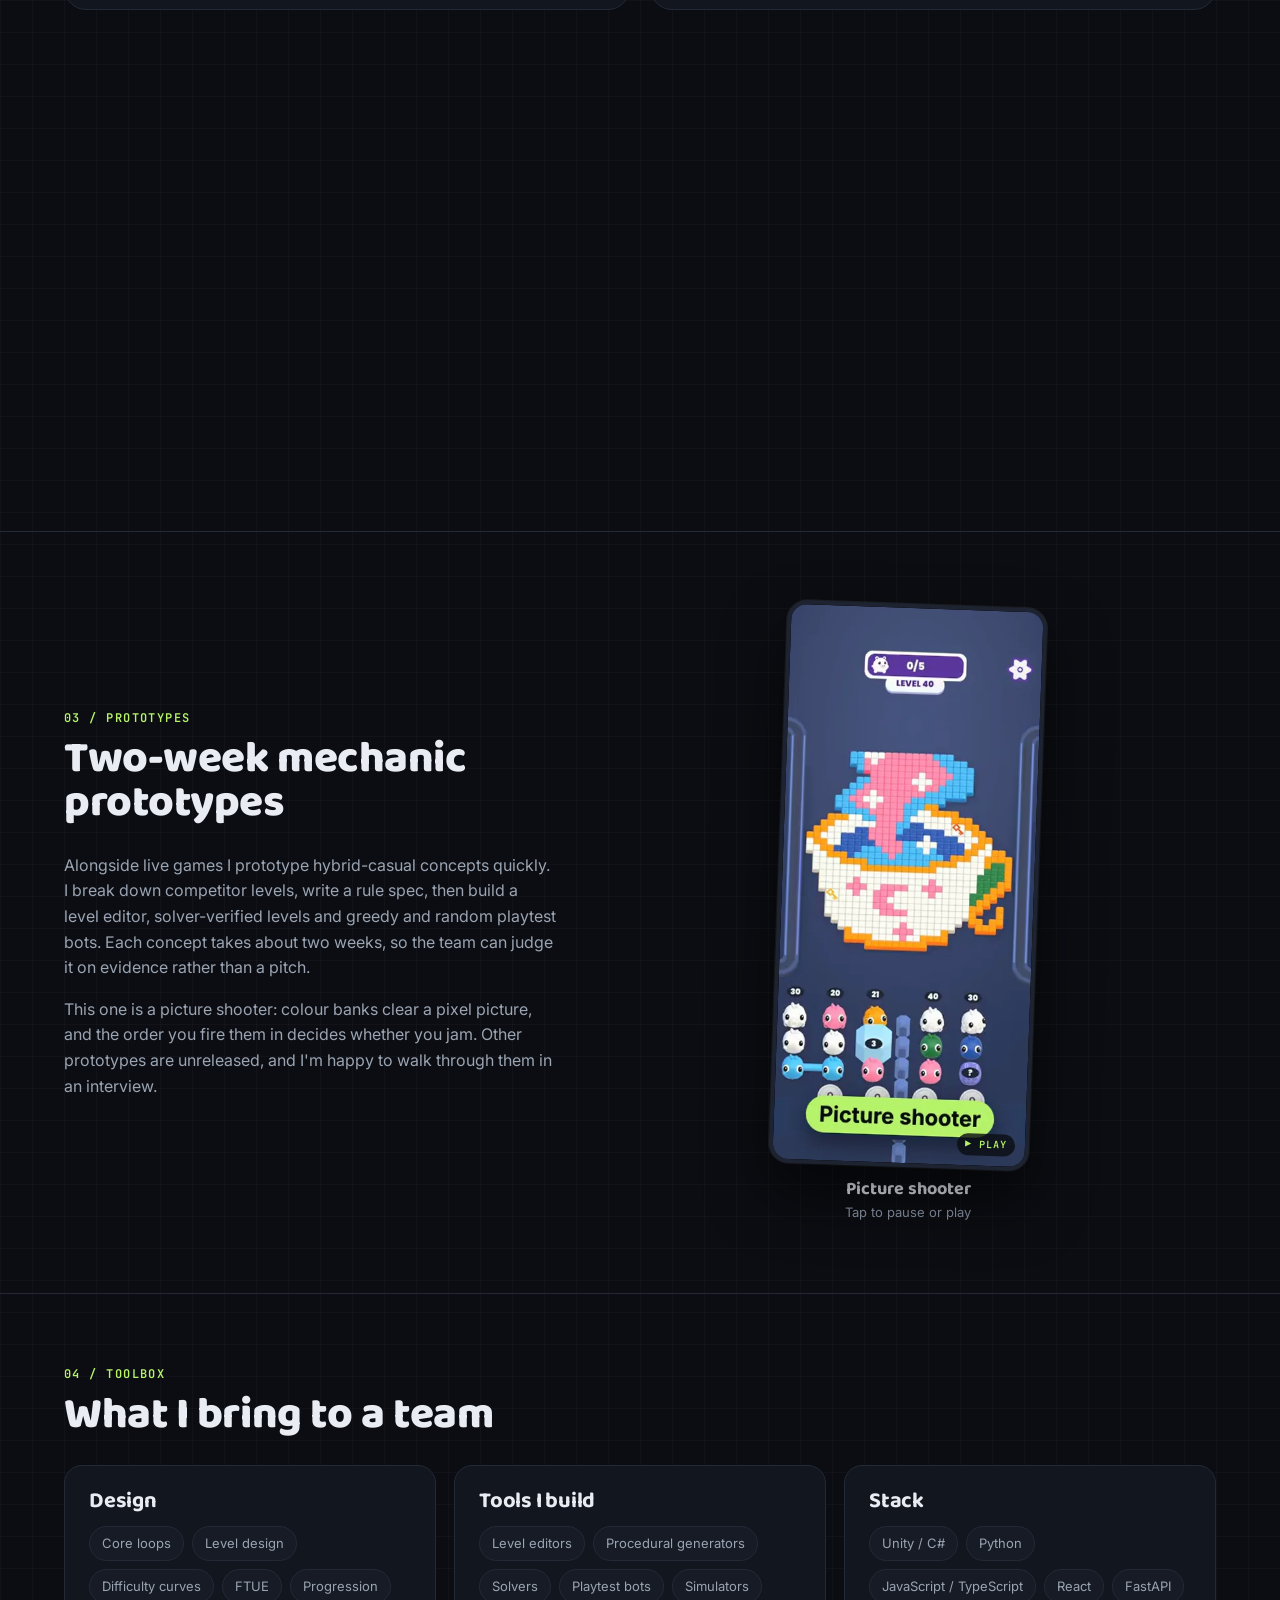
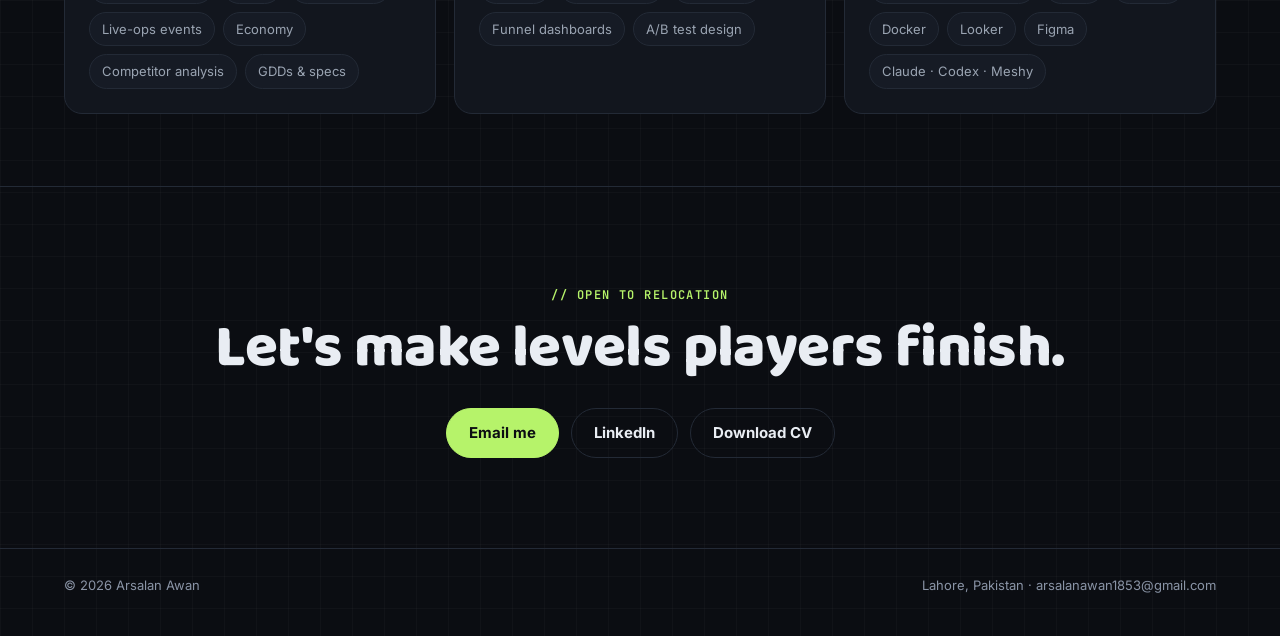
==== commit 865911f4: "Arcade v4: mechanics levels, jump-in ghost hand, 3D hero, Toyland Go! everywhere Co-Authored-By: Cla" ====
--- a/index.html
+++ b/index.html
@@ -4,10 +4,10 @@
 <meta charset="utf-8">
 <meta name="viewport" content="width=device-width, initial-scale=1">
 <title>Arsalan Awan — Technical Game Designer</title>
-<meta name="description" content="Technical game designer for mobile puzzle games. 7 shipped titles, 1,300+ levels, and the generators, solvers and analytics behind them.">
+<meta name="description" content="Technical game designer for mobile puzzle games. 8 shipped titles, 1,350+ levels, and the generators, solvers and analytics behind them.">
 <meta property="og:type" content="website">
 <meta property="og:title" content="Arsalan Awan — Technical Game Designer">
-<meta property="og:description" content="I design puzzles, then build the tools that prove them. 7 shipped mobile puzzle games, 1,300+ levels.">
+<meta property="og:description" content="I design puzzles, then build the tools that prove them. 8 shipped mobile puzzle games, 1,350+ levels.">
 <meta property="og:image" content="https://rcpr0.github.io/og.png">
 <meta name="twitter:card" content="summary_large_image">
 <link rel="icon" href="favicon.svg" type="image/svg+xml">
@@ -31,28 +31,28 @@
   <div>
     <div class="mono">// Technical game designer · Mobile puzzle</div>
     <h1>I design puzzles, <em>then build the tools</em> that prove them.</h1>
-    <p class="lede">Game designer at Mindstorm Studios and primary designer on seven shipped mobile puzzle games. I own core loops, FTUE and difficulty curves, and I back each decision with procedural generators, solvers, playtest bots and player data.</p>
+    <p class="lede">Game designer at Mindstorm Studios and primary designer on eight shipped mobile puzzle games. I own core loops, FTUE and difficulty curves, and I back each decision with procedural generators, solvers, playtest bots and player data.</p>
     <div class="stats">
-      <div><b>7</b><span>Shipped titles</span></div>
-      <div><b>1,300+</b><span>Levels shipped</span></div>
-      <div><b>1</b><span>Game built solo</span></div>
+      <div><b>8</b><span>Shipped titles</span></div>
+      <div><b>1,350+</b><span>Levels shipped</span></div>
+      <div><b>2</b><span>Games built end to end</span></div>
     </div>
     <div class="cta-row">
       <a class="btn" href="#work">See the work</a>
       <a class="btn o" href="Arsalan-Awan-CV.pdf" download>Download CV</a>
     </div>
   </div>
-  <div class="phones" aria-label="Gameplay from three games">
-    <div class="ph t1"><img src="media/hero/mice.webp" alt="Mice Flow gameplay: a voxel castle being cleared by mice"></div>
-    <div class="ph t2" data-video aria-label="Play or pause: Rainbow Launcher event in Hexa Sort"><img src="media/video/rainbow-spawn.webp" alt="Rainbow Launcher event firing in a Hexa Sort level"><video src="media/video/rainbow-spawn.mp4" poster="media/video/rainbow-spawn.webp" muted loop playsinline preload="none"></video></div>
-    <div class="ph t3"><img src="media/store/yarncollect-1.webp" alt="Yarn Collect level with baskets of yarn on a looping road"></div>
+  <div class="hero-3d" data-hero>
+    <div class="hero-fallback" aria-hidden="true"><span class="hf-word"><b style="--c:#f4a340;--d:#b8661a">P</b><b style="--c:#b8a0f2;--d:#6f55b8">L</b><b style="--c:#f7c84f;--d:#b98a12">A</b><b style="--c:#ff9db0;--d:#c85a72">Y</b></span><span class="hf-arrow"></span></div>
+    <div class="hero-tip" hidden></div>
+    <a class="hero-go" href="#play">Play 5 shipped games <span aria-hidden="true">↓</span></a>
   </div>
 </div></header>
 
 <section class="sec play-band" id="play"><div class="wrap">
   <div class="sec-head reveal">
     <div><div class="mono">00 / Play my games</div><h2>Real levels from shipped games</h2></div>
-    <div><p>Each one runs the shipped rules and levels with the shipped art, right here. A bot is playing; tap to take over.</p>
+    <div><p>Each one runs the shipped rules and levels with the shipped art, right here. A bot is playing. Jump in whenever you like: your first move takes over.</p>
     <button class="snd" type="button" data-sound-toggle aria-pressed="false"><span>Sound off</span></button></div>
   </div>
 </div></section>
@@ -61,12 +61,12 @@
     <div class="game-copy">
       <img class="game-icon" src="media/store/icon-sandflow.webp" alt="Sand Flow icon">
       <h3>Sand Flow</h3>
-      <p class="game-blurb">Four shipped levels, the shipped rules and the shipped art. Picture to sand to carts, live.</p>
+      <p class="game-blurb">Five shipped levels that build up the mechanics: mystery carts, generators, crates, keys and locks. Picture to sand to carts, live.</p>
       <p class="game-how"><b>How to play</b> Tap a cart with a clear path to the belt. It rides under the picture and collects sand of its colour. Fill the belt with carts that have nothing to take and it jams.</p>
       <a class="game-store" href="https://play.google.com/store/apps/details?id=com.mindstorm.sandflow" target="_blank" rel="noopener">Get it on Google Play →</a>
     </div>
     <div class="play-stage" data-stage="sandflow" aria-label="Playable Sand Flow"><div class="arcade-ui"></div><div class="arcade-load" aria-hidden="true"><i></i>Loading level</div></div>
-    <div class="game-phone ph"><img src="media/store/sandflow-1.webp" alt="Sand Flow on the store" loading="lazy"></div>
+    <div class="game-phone ph" data-cycle aria-label="Sand Flow store screenshots"><img src="media/store/sandflow-1.webp" alt="Sand Flow on the store" loading="lazy"><img src="media/store/sandflow-2.webp" alt="" loading="lazy"><img src="media/store/sandflow-3.webp" alt="" loading="lazy"></div>
   </div>
 </section>
 <section class="game-sec" id="play-yarn" style="--g-bg:#b8a0f2;--g-ink:#24124a">
@@ -74,12 +74,12 @@
     <div class="game-copy">
       <img class="game-icon" src="media/store/icon-yarncollect.webp" alt="Yarn Collect icon">
       <h3>Yarn Collect</h3>
-      <p class="game-blurb">Five shipped levels on the shipped road splines, with the game’s own drop rules.</p>
+      <p class="game-blurb">Six shipped levels, one mechanic each: tunnels, mystery yarn, locked baskets, counters and coloured baskets, then all at once.</p>
       <p class="game-how"><b>How to play</b> Tap a basket to send its top yarn onto the road. Yarn drops into the first basket showing its colour. Finish every basket with eight of one colour.</p>
       <a class="game-store" href="https://play.google.com/store/apps/details?id=com.mindstorm.yarncollect" target="_blank" rel="noopener">Get it on Google Play →</a>
     </div>
     <div class="play-stage" data-stage="yarn" aria-label="Playable Yarn Collect"><div class="arcade-ui"></div><div class="arcade-load" aria-hidden="true"><i></i>Loading level</div></div>
-    <div class="game-phone ph"><img src="media/store/yarncollect-1.webp" alt="Yarn Collect on the store" loading="lazy"></div>
+    <div class="game-phone ph" data-cycle aria-label="Yarn Collect store screenshots"><img src="media/store/yarncollect-1.webp" alt="Yarn Collect on the store" loading="lazy"><img src="media/store/yarncollect-2.webp" alt="" loading="lazy"><img src="media/store/yarncollect-3.webp" alt="" loading="lazy"></div>
   </div>
 </section>
 <section class="game-sec" id="play-mice" style="--g-bg:#f7c84f;--g-ink:#3a2605">
@@ -87,12 +87,12 @@
     <div class="game-copy">
       <img class="game-icon" src="media/store/icon-miceflow.webp" alt="Mice Flow icon">
       <h3>Mice Flow</h3>
-      <p class="game-blurb">Three shipped levels. I built this game alone, with Claude and Codex.</p>
+      <p class="game-blurb">Four shipped levels that add mystery houses, walls, cheese cartons and crates. I built this game alone, with Claude and Codex.</p>
       <p class="game-how"><b>How to play</b> Tap a house with a clear path to the tray. Its mice run out and carry off blocks of their colour, from the outside of the picture in.</p>
       <a class="game-store" href="https://play.google.com/store/apps/details?id=com.mindstorm.miceflow" target="_blank" rel="noopener">Get it on Google Play →</a>
     </div>
     <div class="play-stage" data-stage="mice" aria-label="Playable Mice Flow"><div class="arcade-ui"></div><div class="arcade-load" aria-hidden="true"><i></i>Loading level</div></div>
-    <div class="game-phone ph"><img src="media/store/miceflow-1.webp" alt="Mice Flow on the store" loading="lazy"></div>
+    <div class="game-phone ph" data-cycle aria-label="Mice Flow store screenshots"><img src="media/store/miceflow-1.webp" alt="Mice Flow on the store" loading="lazy"><img src="media/store/miceflow-2.webp" alt="" loading="lazy"><img src="media/store/miceflow-3.webp" alt="" loading="lazy"></div>
   </div>
 </section>
 <section class="game-sec" id="play-kitty" style="--g-bg:#ff9db0;--g-ink:#4a1020">
@@ -100,12 +100,12 @@
     <div class="game-copy">
       <img class="game-icon" src="media/store/icon-kittydoku.webp" alt="KittyDoku icon">
       <h3>KittyDoku</h3>
-      <p class="game-blurb">Five shipped levels, from first rules to the dog, checked by the level workbench’s own solver.</p>
-      <p class="game-how"><b>How to play</b> Pick a cat in the tray, then tap a square. One cat per colour, no two touching, and no cat may see another. Every level solves without guessing.</p>
+      <p class="game-blurb">Six shipped levels, one new rule each: mice, grass, puddles and the dog. Every one checked by the level workbench’s own solver.</p>
+      <p class="game-how"><b>How to play</b> Drag a cat from the tray onto a square. One cat per colour, no two touching, and no cat may see another. Every level solves without guessing.</p>
       <a class="game-store" href="https://play.google.com/store/apps/details?id=com.mindstorm.kittydoku" target="_blank" rel="noopener">Get it on Google Play →</a>
     </div>
     <div class="play-stage" data-stage="kitty" aria-label="Playable KittyDoku"><div class="arcade-ui"></div><div class="arcade-load" aria-hidden="true"><i></i>Loading level</div></div>
-    <div class="game-phone ph"><img src="media/store/kittydoku-1.webp" alt="KittyDoku on the store" loading="lazy"></div>
+    <div class="game-phone ph" data-cycle aria-label="KittyDoku store screenshots"><img src="media/store/kittydoku-1.webp" alt="KittyDoku on the store" loading="lazy"><img src="media/store/kittydoku-2.webp" alt="" loading="lazy"><img src="media/store/kittydoku-3.webp" alt="" loading="lazy"></div>
   </div>
 </section>
 <section class="game-sec" id="play-toyland" style="--g-bg:#8fd0ff;--g-ink:#0b2a4a">
@@ -113,12 +113,12 @@
     <div class="game-copy">
       <img class="game-icon" src="media/store/icon-toylandgo.webp" alt="Toyland Go! icon">
       <h3>Toyland Go!</h3>
-      <p class="game-blurb">Shipped levels with the shipped rules and art: sort the toys, and they shoot the picture apart.</p>
+      <p class="game-blurb">Six shipped levels that add capsules, scarf pairs, chains and ice. Sort the toys, and they shoot the picture apart. I built it end to end, largely on my own, with Meshy for the toys.</p>
       <p class="game-how"><b>How to play</b> Drag toys between shelves. Three of a kind merge into a shooter that blasts blocks of its colour off the picture. Shooters leave only from the top of their column.</p>
       <a class="game-store" href="https://play.google.com/store/apps/details?id=com.mindstorm.goodsortshooter" target="_blank" rel="noopener">Get it on Google Play →</a>
     </div>
     <div class="play-stage" data-stage="toyland" aria-label="Playable Toyland Go!"><div class="arcade-ui"></div><div class="arcade-load" aria-hidden="true"><i></i>Loading level</div></div>
-    <div class="game-phone ph"><img src="media/store/toylandgo-1.webp" alt="Toyland Go! on the store" loading="lazy"></div>
+    <div class="game-phone ph" data-cycle aria-label="Toyland Go! store screenshots"><img src="media/store/toylandgo-1.webp" alt="Toyland Go! on the store" loading="lazy"><img src="media/store/toylandgo-2.webp" alt="" loading="lazy"><img src="media/store/toylandgo-3.webp" alt="" loading="lazy"></div>
   </div>
 </section>
 
@@ -148,6 +148,9 @@
     <a class="game" href="https://play.google.com/store/apps/details?id=com.mindstorm.miceflow" target="_blank" rel="noopener">
       <img class="ph peek" src="media/store/miceflow-1.webp" alt="" loading="lazy">
       <img class="icon" src="media/store/icon-miceflow.webp" alt="Mice Flow icon" loading="lazy"><b>Mice Flow</b><small>Built solo</small></a>
+    <a class="game" href="https://play.google.com/store/apps/details?id=com.mindstorm.goodsortshooter" target="_blank" rel="noopener">
+      <img class="ph peek" src="media/store/toylandgo-1.webp" alt="" loading="lazy">
+      <img class="icon" src="media/store/icon-toylandgo.webp" alt="Toyland Go! icon" loading="lazy"><b>Toyland Go!</b><small>Built end to end</small></a>
     <a class="game" href="https://play.google.com/store/apps/details?id=com.mindstorm.kittydoku" target="_blank" rel="noopener">
       <img class="ph peek" src="media/store/kittydoku-1.webp" alt="" loading="lazy">
       <img class="icon" src="media/store/icon-kittydoku.webp" alt="KittyDoku icon" loading="lazy"><b>KittyDoku</b><small>50 levels</small></a>
@@ -287,5 +290,6 @@
 <script src="js/site.js"></script>
 <script type="importmap">{ "imports": { "three": "./js/vendor/three.module.min.js" } }</script>
 <script type="module" src="js/games/stage.js"></script>
+<script type="module" src="js/games/hero/hero.js"></script>
 </body>
 </html>
--- a/css/site.css
+++ b/css/site.css
@@ -66,9 +66,6 @@
 .stats b { display: block; font: 800 40px/1 var(--display); color: var(--ink); }
 .stats span { font: 500 11px/1.4 var(--mono); letter-spacing: .1em; color: var(--dim); text-transform: uppercase; }
 .cta-row { display: flex; gap: 12px; flex-wrap: wrap; }
-.phones { display: flex; justify-content: center; align-items: flex-start; gap: 18px; padding: 10px 0 30px; }
-.phones .ph { width: min(30%, 190px); flex: none; }
-.phones .t1 { margin-top: 40px; } .phones .t3 { margin-top: 64px; }
 
 /* Sections */
 .sec { padding: 72px 0; border-top: 1px solid var(--line); }
@@ -76,7 +73,7 @@
 .sec-head p { max-width: 420px; margin-bottom: 28px; }
 
 /* Shipped games */
-.games { display: grid; grid-template-columns: repeat(7, 1fr); gap: 14px; }
+.games { display: grid; grid-template-columns: repeat(8, 1fr); gap: 14px; }
 .game { position: relative; display: block; text-decoration: none; background: var(--panel); border: 1px solid var(--line); border-radius: var(--radius);
   padding: 16px 12px 14px; text-align: center; transition: border-color .2s, transform .2s; }
 .game:hover { border-color: #3a4456; transform: translateY(-4px); }
@@ -209,9 +206,6 @@
   .hero .wrap { grid-template-columns: 1fr; gap: 10px; }
   .hero p.lede { font-size: 16px; }
   .stats { gap: 22px; } .stats b { font-size: 32px; }
-  .phones { gap: 10px; padding: 24px 0 30px; }
-  .phones .ph { width: 30%; border-width: 3px; border-radius: 18px; }
-  .phones .t1 { margin-top: 22px; } .phones .t3 { margin-top: 36px; }
   .sec { padding: 52px 0; }
   .games { grid-template-columns: repeat(4, 1fr); gap: 8px; }
   .game { padding: 10px 4px; border-radius: 14px; }
@@ -274,14 +268,6 @@
 .arcade-canvas { position: absolute; inset: 0; width: 100%; height: 100%; display: block; touch-action: none; cursor: pointer; }
 .arcade-ui { position: absolute; inset: 0; pointer-events: none; z-index: 2; font-family: 'Russo One', var(--display); }
 .arcade-ui > * { pointer-events: auto; }
-.arcade-pill { position: absolute; left: 50%; top: 10px; transform: translateX(-50%); pointer-events: none !important; background: #5a4bc4; color: #fff; font-size: 13px;
-  letter-spacing: .06em; text-transform: uppercase; padding: 5px 16px 6px; border-radius: 0 0 12px 12px; box-shadow: 0 3px 0 #3c2f95; }
-.arcade-prompt { position: absolute; left: 50%; bottom: 16px; transform: translateX(-50%); border: 0; cursor: pointer; background: var(--acc); color: var(--acc-ink);
-  border-radius: 18px; padding: 10px 18px; display: grid; gap: 2px; text-align: center; box-shadow: 0 10px 30px rgba(0,0,0,.45); animation: bob2 1.6s ease-in-out infinite; }
-.arcade-prompt b { font: 400 17px/1.1 'Russo One', var(--display); letter-spacing: .02em; }
-.arcade-prompt span { font: 500 11px/1.2 var(--body); opacity: .75; }
-.arcade-prompt[hidden] { display: none; }
-@keyframes bob2 { 50% { transform: translate(-50%, -4px); } }
 .arcade-card { position: absolute; inset: 0; display: flex; flex-direction: column; align-items: center; justify-content: center; gap: 10px; padding: 24px; text-align: center;
   background: rgba(20,14,40,.82); backdrop-filter: blur(3px); animation: pop-in .35s cubic-bezier(.3,1.5,.5,1) both; z-index: 5; }
 .arcade-card[hidden] { display: none; }
@@ -295,7 +281,7 @@
 .arcade-how { font-size: 13px; line-height: 1.45; margin: 10px 4px 0; min-height: 2.9em; }
 .arcade.no-webgl .arcade-screen::after { content: 'This browser can\'t run the 3D games. The store links below show them.'; position: absolute; inset: 0; display: grid; place-items: center; padding: 30px; text-align: center; color: var(--mute); font-size: 14px; }
 @media (max-width: 420px) { .arcade { padding: 12px 10px 10px; } .arcade-tab span { display: none; } .arcade-tab { justify-content: center; } }
-@media (prefers-reduced-motion: reduce) { .arcade-prompt, .arcade-card, .arcade-load i { animation: none; } }
+@media (prefers-reduced-motion: reduce) { .arcade-card, .arcade-load i { animation: none; } }
 .arcade-count { position: absolute; left: 50%; top: 40px; transform: translateX(-50%); pointer-events: none !important; background: #fff; color: #4a62c9; font-size: 15px;
   padding: 4px 14px; border-radius: 10px; border: 2px solid #8fb0ff; box-shadow: 0 3px 0 #8fb0ff; }
 .arcade-count:empty { display: none; }
@@ -310,9 +296,9 @@
   font: 400 16px/1 'Russo One', var(--display); box-shadow: 0 3px 0 #e2b77d; cursor: pointer; }
 .arcade-speed.on { background: #ffb547; color: #4a2a0a; }
 
-/* Play band: one colour section per game. The games draw into a single fixed, transparent canvas (#gl) inside each
-   section's .play-stage rectangle, so the boards float on the colour with only their shadow beneath them. */
-#gl { position: fixed; inset: 0; width: 100vw; height: 100vh; pointer-events: none; z-index: 10; }
+/* Play band: one colour section per game. The games draw into a single transparent canvas (#gl, moved to the scroll
+   position every frame) inside each section's .play-stage rectangle, so the boards float on the colour with only their shadow beneath them. */
+#gl { position: absolute; top: 0; left: 0; pointer-events: none; z-index: 10; will-change: transform; }
 .play-band { padding-bottom: 40px; }
 .game-sec { position: relative; background: var(--g-bg); color: var(--g-ink); padding: 56px 0; overflow: hidden; }
 .game-sec::before { content: ''; position: absolute; inset: 0; background: radial-gradient(60% 70% at 55% 45%, #ffffff40, transparent 70%); pointer-events: none; }
@@ -323,7 +309,7 @@
 .game-copy .game-blurb { font-weight: 600; opacity: 1; font-size: 17px; }
 .game-how b { display: block; font: 600 11px/1.4 var(--mono); letter-spacing: .12em; text-transform: uppercase; margin-bottom: 4px; }
 .game-store { display: inline-flex; align-items: center; min-height: 44px; padding: 0 18px; border-radius: 99px; background: var(--g-ink); color: var(--g-bg); font-weight: 700; font-size: 14px; text-decoration: none; }
-.play-stage { position: relative; height: min(76vh, 700px); min-height: 520px; touch-action: none; cursor: pointer; }
+.play-stage { position: relative; height: min(76vh, 700px); min-height: 520px; touch-action: pan-y; cursor: pointer; -webkit-user-select: none; user-select: none; }
 .play-stage .arcade-ui { position: absolute; inset: 0; z-index: 11; pointer-events: none; font-family: 'Russo One', var(--display); }
 .play-stage .arcade-ui > * { pointer-events: auto; }
 .play-stage .arcade-load { position: absolute; inset: 0; display: none; place-items: center; align-content: center; gap: 12px; color: var(--g-ink); font: 600 12px/1 var(--mono); letter-spacing: .1em; text-transform: uppercase; }
@@ -344,3 +330,72 @@
 .arcade-card.lose b { color: #ffd6dc; }
 @keyframes card-shake { 20%, 60% { transform: translateX(-10px) rotate(-1deg); } 40%, 80% { transform: translateX(10px) rotate(1deg); } }
 @media (prefers-reduced-motion: reduce) { .arcade-card.lose { animation: none; } }
+
+/* Attract mode: a ghost hand plays the bot's moves and a spinning ring invites the visitor to jump in. */
+.arcade-ghost, .arcade-ring, .arcade-yay, .arcade-ripple { pointer-events: none !important; }
+.arcade-ghost { position: absolute; left: 0; top: 0; width: 54px; height: 54px; margin: -6px 0 0 -20px; opacity: 0; transition: opacity .4s; filter: drop-shadow(0 6px 6px rgba(20,10,40,.35)); }
+.arcade-ghost svg { width: 100%; height: 100%; display: block; }
+.arcade-ghost i { position: absolute; left: 30px; top: 40px; font: 400 10px/1 'Russo One', var(--display); font-style: normal; letter-spacing: .08em; background: #241b3a; color: #fff; padding: 3px 5px 2px; border-radius: 6px; }
+.attract .arcade-ghost { opacity: 1; }
+.arcade-ring { position: absolute; left: 0; top: 0; width: 112px; height: 112px; margin: -56px 0 0 -56px; opacity: 0; transition: opacity .35s, transform .5s cubic-bezier(.3,.8,.3,1); }
+.arcade-ring.cursor { transition: opacity .35s, transform .08s linear; }
+.attract .arcade-ring { opacity: 1; }
+.arcade-ring svg { width: 100%; height: 100%; display: block; animation: ring-spin 9s linear infinite; overflow: visible; }
+.arcade-ring .ring-bg { fill: #ffffffd9; stroke: #241b3a; stroke-width: 3; }
+.arcade-ring text { font: 400 13.5px 'Russo One', var(--display); fill: #241b3a; letter-spacing: .04em; }
+.arcade-ring .ring-core { fill: var(--acc, #ff5a7a); stroke: #241b3a; stroke-width: 3; animation: ring-pulse 1.1s ease-in-out infinite alternate; transform-origin: 60px 60px; }
+.arcade-ring .ring-play { fill: #fff; stroke: #241b3a; stroke-width: 2.5; stroke-linejoin: round; animation: ring-spin 9s linear infinite reverse; transform-origin: 60px 60px; }
+.play-stage.attract:hover { cursor: none; }
+@keyframes ring-spin { to { transform: rotate(360deg); } }
+@keyframes ring-pulse { to { transform: scale(1.12); } }
+.arcade-ripple { position: absolute; width: 16px; height: 16px; margin: -8px 0 0 -8px; border-radius: 50%; border: 3px solid #fff; animation: ripple .55s ease-out forwards; }
+@keyframes ripple { from { transform: scale(.4); opacity: 1; } to { transform: scale(3.4); opacity: 0; } }
+.arcade-yay { position: absolute; left: 50%; top: 42%; font: 400 clamp(34px, 6vw, 56px)/1 'Russo One', var(--display); color: #fff; text-transform: uppercase; -webkit-text-stroke: 2px #241b3a; text-shadow: 0 6px 0 #241b3a; opacity: 0; transform: translate(-50%, -50%) scale(.2) rotate(-8deg); white-space: nowrap; }
+.arcade-yay.go { animation: yay 1.3s cubic-bezier(.2,1.6,.4,1) forwards; }
+@keyframes yay { 0% { opacity: 0; transform: translate(-50%,-50%) scale(.2) rotate(-12deg); } 25% { opacity: 1; transform: translate(-50%,-50%) scale(1.08) rotate(-4deg); } 70% { opacity: 1; transform: translate(-50%,-50%) scale(1) rotate(-4deg); } 100% { opacity: 0; transform: translate(-50%,-90%) scale(.9) rotate(-4deg); } }
+@media (prefers-reduced-motion: reduce) { .arcade-ghost { display: none; } .arcade-ring { left: 50%; top: auto; bottom: 20px; margin: 0 0 0 -56px; transform: none !important; } .arcade-ring svg, .arcade-ring .ring-core, .arcade-ring .ring-play { animation: none; } }
+
+/* Store phones beside each game: the store screenshots take turns, sliding in like a phone carousel. */
+.game-phone[data-cycle] img { position: absolute; inset: 0; }
+.js .game-phone[data-cycle] img { opacity: 0; transform: translateX(100%); transition: transform .6s cubic-bezier(.65,0,.35,1), opacity .6s; }
+.js .game-phone[data-cycle] img.on { opacity: 1; transform: none; }
+.js .game-phone[data-cycle] img.out { opacity: 1; transform: translateX(-100%) scale(.96); }
+.game-phone[data-cycle]::after { content: ''; position: absolute; left: 50%; bottom: 10px; width: 34px; height: 6px; transform: translateX(-50%); border-radius: 3px;
+  background: radial-gradient(circle at 3px 3px, #fff 2.2px, transparent 2.6px) 0 0 / 14px 6px repeat-x; opacity: .55; z-index: 2; }
+.game-phone[data-cycle] .dot { position: absolute; bottom: 10px; width: 6px; height: 6px; margin-left: -17px; border-radius: 3px; background: #fff; left: 50%; z-index: 3; transition: transform .6s cubic-bezier(.65,0,.35,1); }
+@media (prefers-reduced-motion: reduce) { .js .game-phone[data-cycle] img { transition: opacity .4s; transform: none !important; } }
+
+/* Hero 3D: voxel P-L-A-Y + a thumping arrow + one character per game (js/games/hero/hero.js, its own canvas). The
+   canvas bleeds right to the page edge and down into the play band (scroll pours the word into it); it never takes
+   pointer input — the box does. The CSS word below is the no-WebGL / no-JS fallback, hidden after the first frame. */
+.hero { position: relative; overflow-x: clip; }
+.hero .wrap > div:first-child { position: relative; z-index: 3; }
+.hero-3d { position: relative; height: clamp(500px, 44vw, 620px); touch-action: pan-y; -webkit-tap-highlight-color: transparent; }
+.hero-gl { position: absolute; left: 0; top: 0; width: 100%; height: 100%; pointer-events: none; z-index: 2; }
+.hero-fallback { position: absolute; inset: 0; display: flex; flex-direction: column; align-items: center; justify-content: center; gap: 26px; pointer-events: none; }
+.js .hero-3d:not(.no-gl) .hero-fallback, .hero-3d.live .hero-fallback { visibility: hidden; }
+.hf-word { display: flex; gap: .04em; font: 400 clamp(84px, 11vw, 168px)/.9 'Russo One', var(--display); transform: rotate(-4deg) skewX(-6deg); }
+.hf-word b { font-weight: 400; color: var(--c); text-shadow: 1px 1px 0 var(--d), 2px 2px 0 var(--d), 3px 3px 0 var(--d), 4px 4px 0 var(--d), 5px 5px 0 var(--d), 6px 6px 0 var(--d), 7px 7px 0 var(--d), 8px 8px 0 var(--d), 14px 22px 28px #0009; }
+.hf-word b:nth-child(even) { transform: translateY(.08em) rotate(5deg); }
+.hf-arrow { width: 0; height: 0; border: 54px solid transparent; border-top: 64px solid var(--acc); border-bottom: 0; filter: drop-shadow(6px 7px 0 #5b8a1e); animation: hf-bob 1.1s cubic-bezier(.5,0,.4,1.6) infinite; }
+@keyframes hf-bob { 50% { transform: translateY(14px) scaleY(1.12); } }
+.hero-go { position: absolute; left: 50%; bottom: 6px; z-index: 3; transform: translateX(-50%); display: inline-flex; align-items: center; gap: 10px; white-space: nowrap;
+  font: 400 15px/1 'Russo One', var(--display); letter-spacing: .04em; text-transform: uppercase; text-decoration: none; color: var(--acc-ink); background: var(--acc);
+  padding: 14px 22px 13px; border-radius: 99px; box-shadow: 0 5px 0 #5b8a1e, 0 14px 30px #b6f36a33; transition: transform .15s, box-shadow .15s; }
+.hero-go:hover { transform: translateX(-50%) translateY(2px); box-shadow: 0 3px 0 #5b8a1e, 0 10px 26px #b6f36a55; }
+.hero-go span { display: inline-block; animation: hf-nudge 1.1s ease-in-out infinite; }
+@keyframes hf-nudge { 50% { transform: translateY(4px); } }
+.hero-tip { position: absolute; left: 0; top: 0; z-index: 4; pointer-events: none; white-space: nowrap; font: 400 13px/1 'Russo One', var(--display); letter-spacing: .04em;
+  color: #241b3a; background: #fff; padding: 8px 11px 7px; border-radius: 10px; box-shadow: 0 4px 0 #241b3a33; }
+@media (max-width: 760px) {
+  .hero-3d { order: -1; height: min(86vw, 360px); margin: -6px 0 6px; }
+  .hf-word { font-size: 22vw; }
+  .hf-arrow { border-width: 36px; border-top-width: 44px; border-bottom: 0; }
+  .hero-go { font-size: 13px; padding: 12px 18px 11px; bottom: 0; }
+}
+@media (prefers-reduced-motion: reduce) { .hf-arrow, .hero-go span { animation: none; } }
+.hero-3d::before { content: ''; position: absolute; left: -10%; right: -10%; top: -6%; bottom: 4%; z-index: 0; pointer-events: none; opacity: .55;
+  background: radial-gradient(46% 38% at 52% 34%, #b6f36a1f, transparent 70%), radial-gradient(40% 34% at 70% 62%, #a98cf522, transparent 70%); }
+.hero-3d.bang::before { animation: hero-bang .6s ease-out; }
+@keyframes hero-bang { 0% { opacity: 1; transform: scale(1.18); filter: brightness(2.4); } 100% { opacity: .55; transform: none; filter: none; } }
+@media (prefers-reduced-motion: reduce) { .hero-3d.bang::before { animation: none; } }
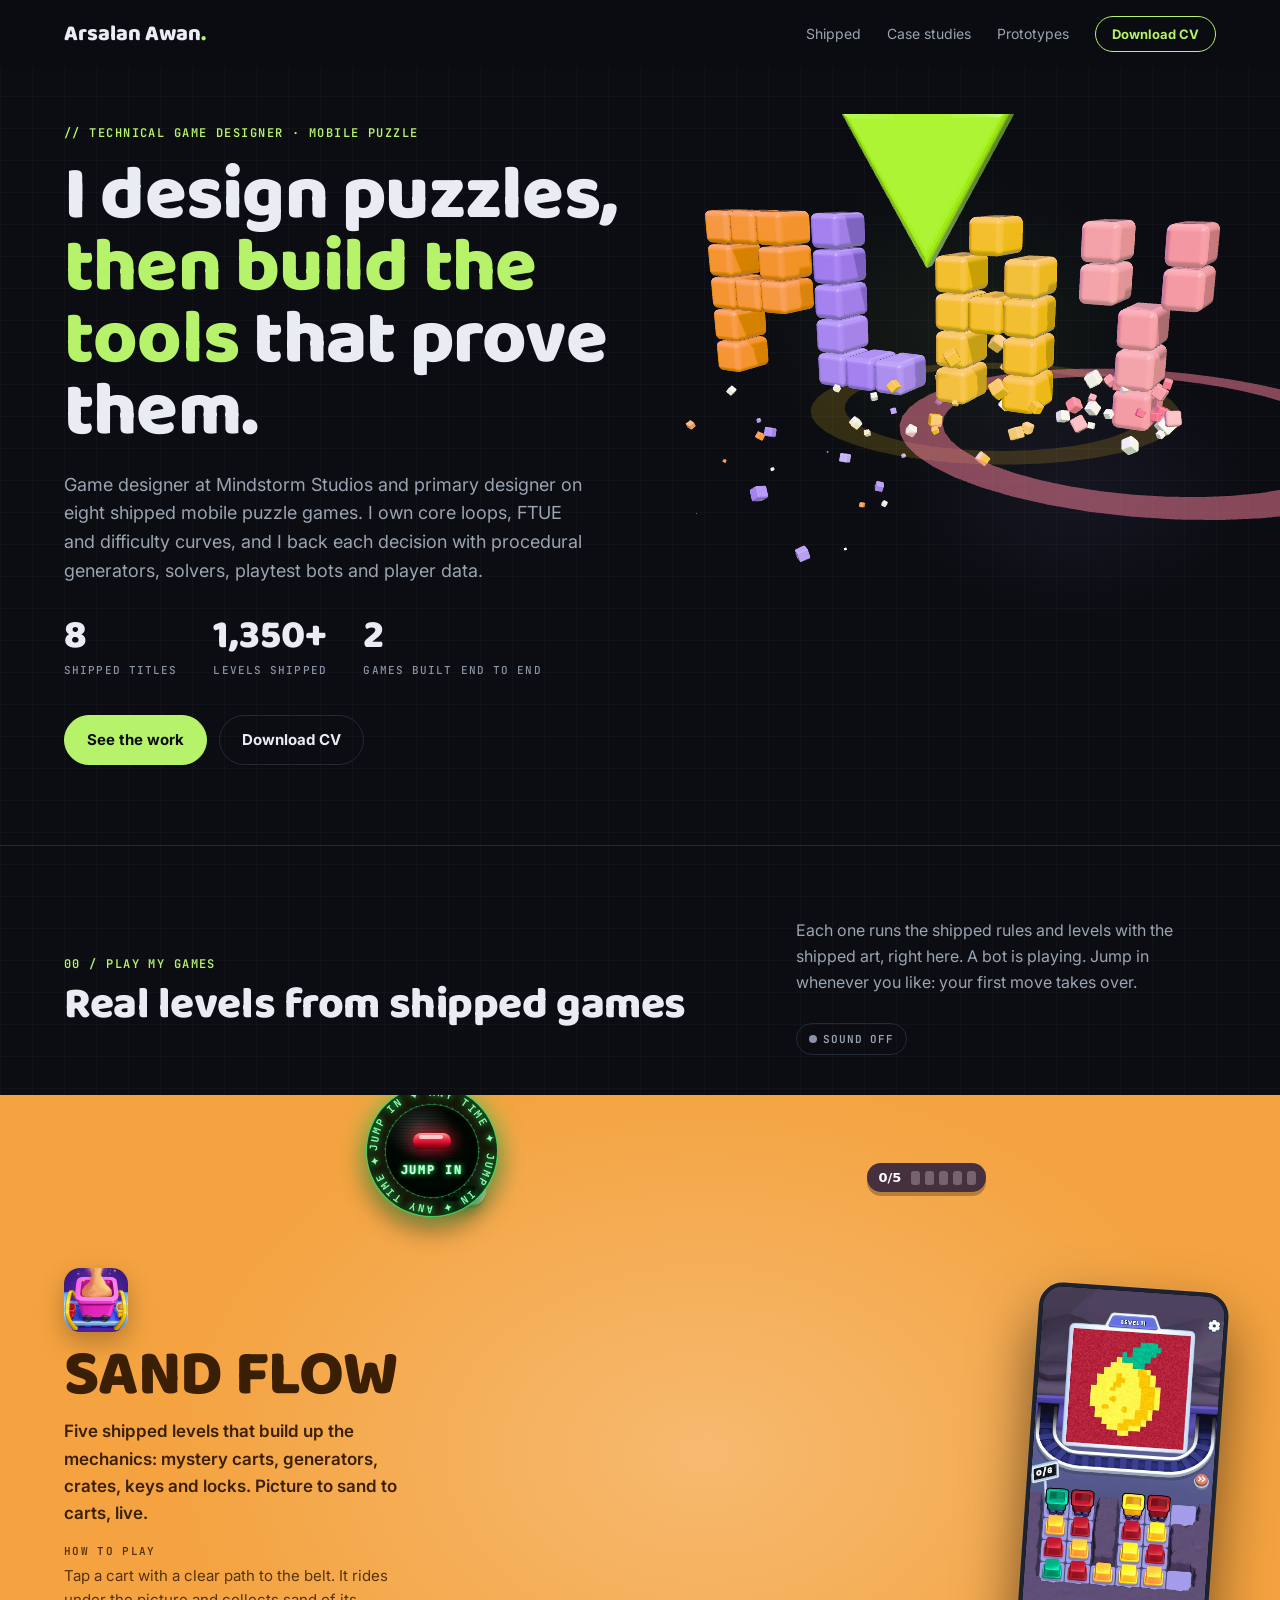
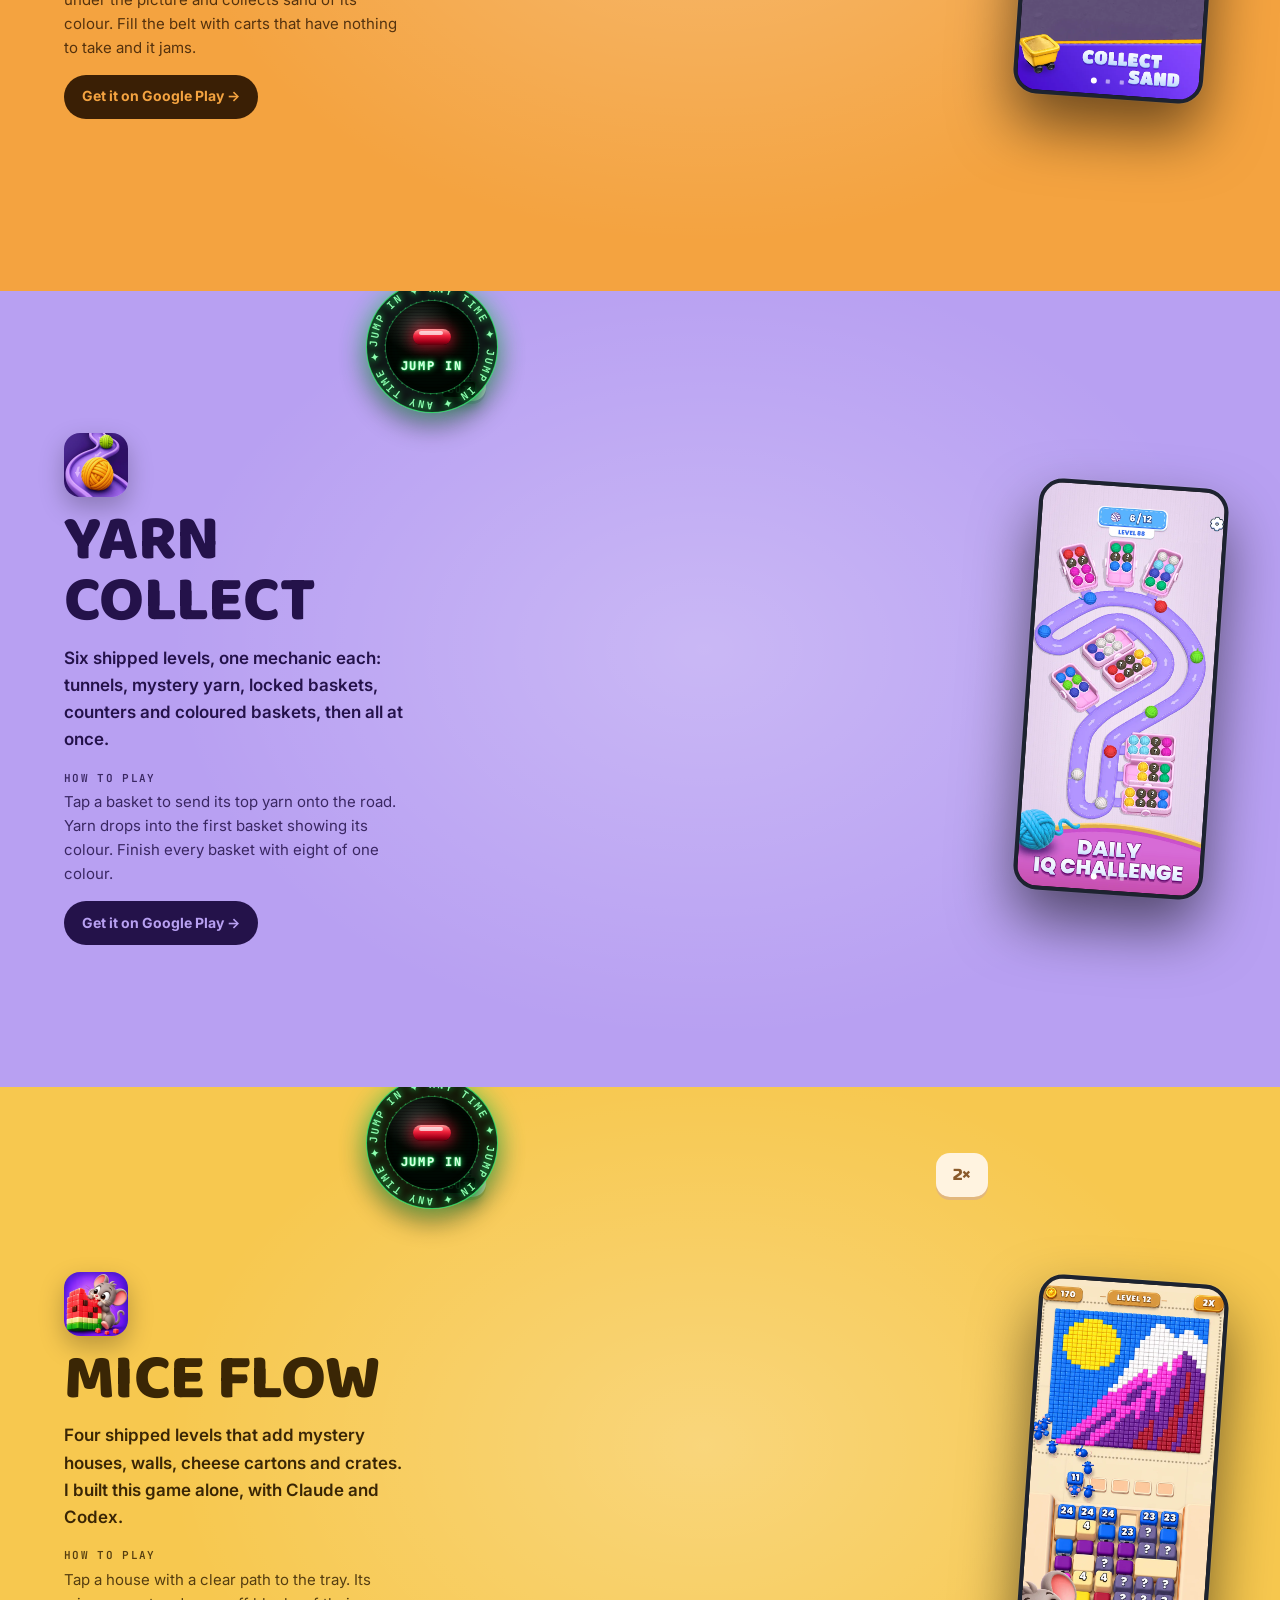
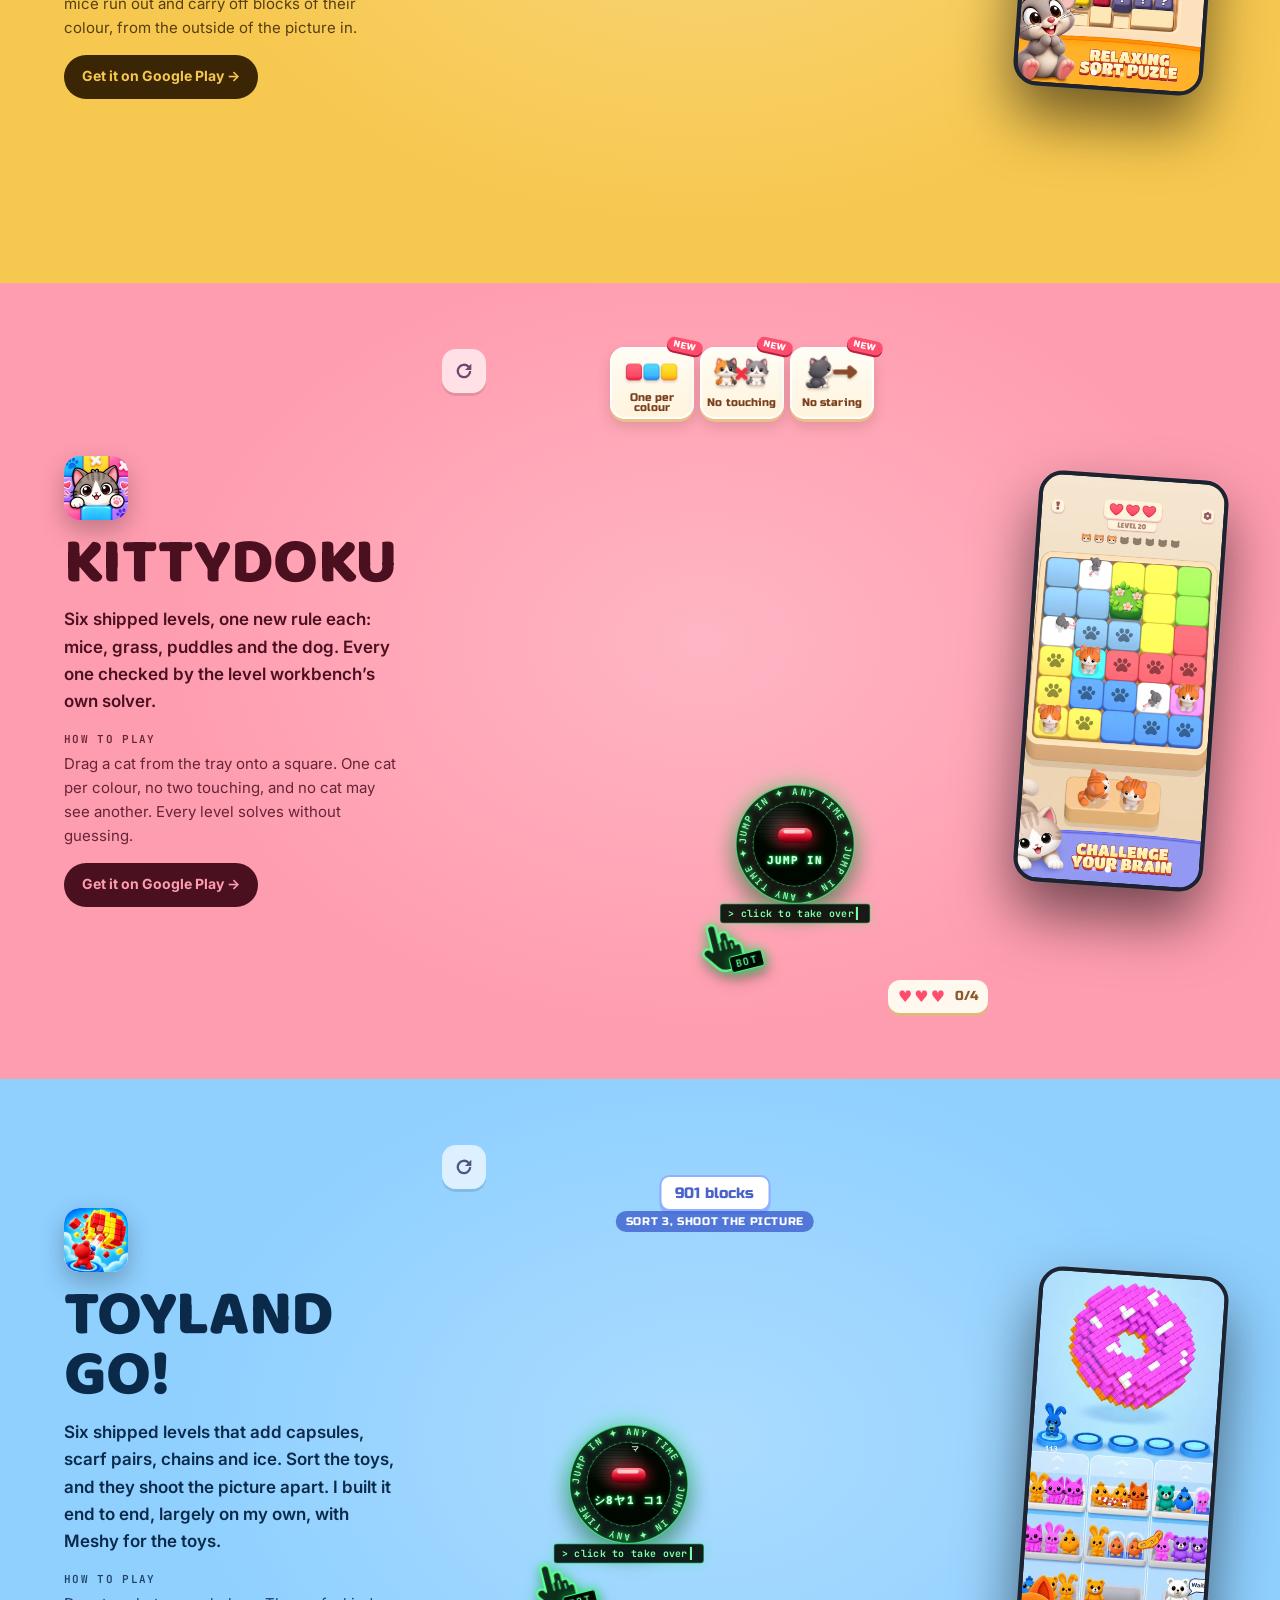
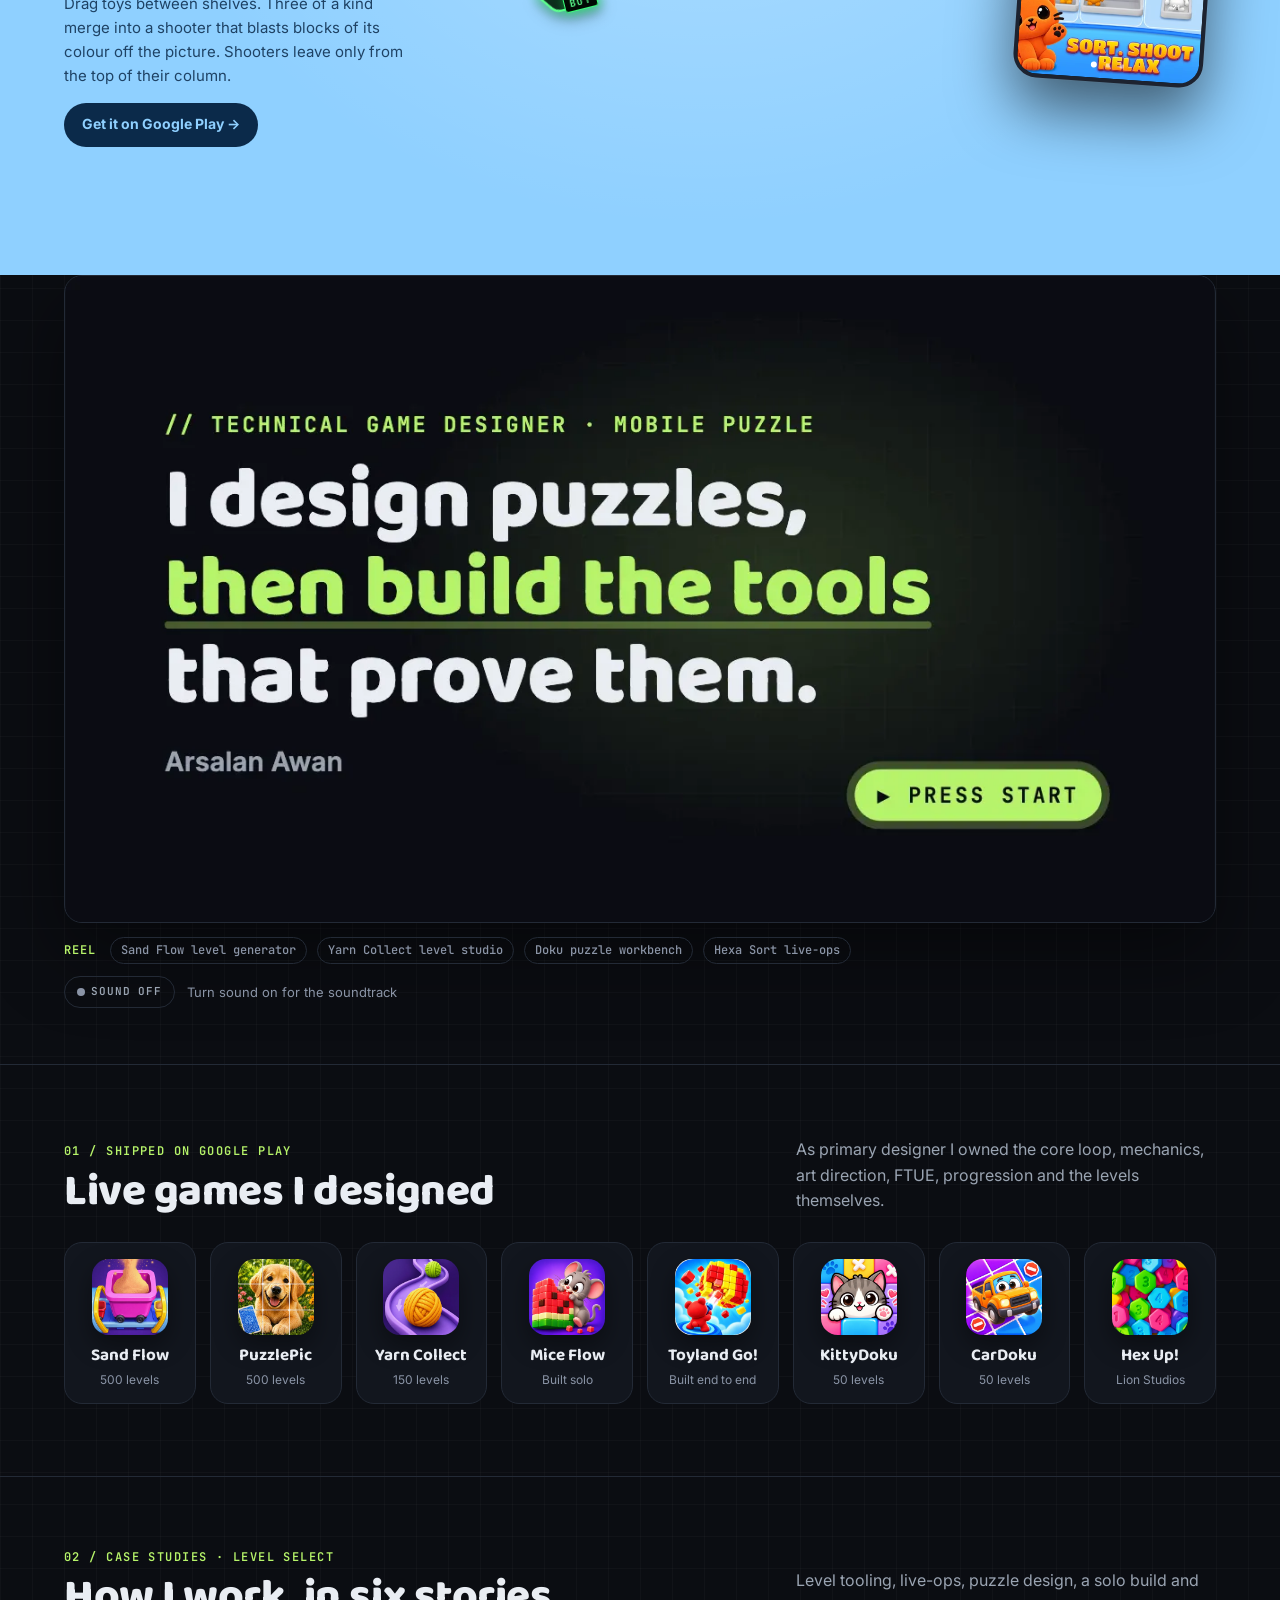
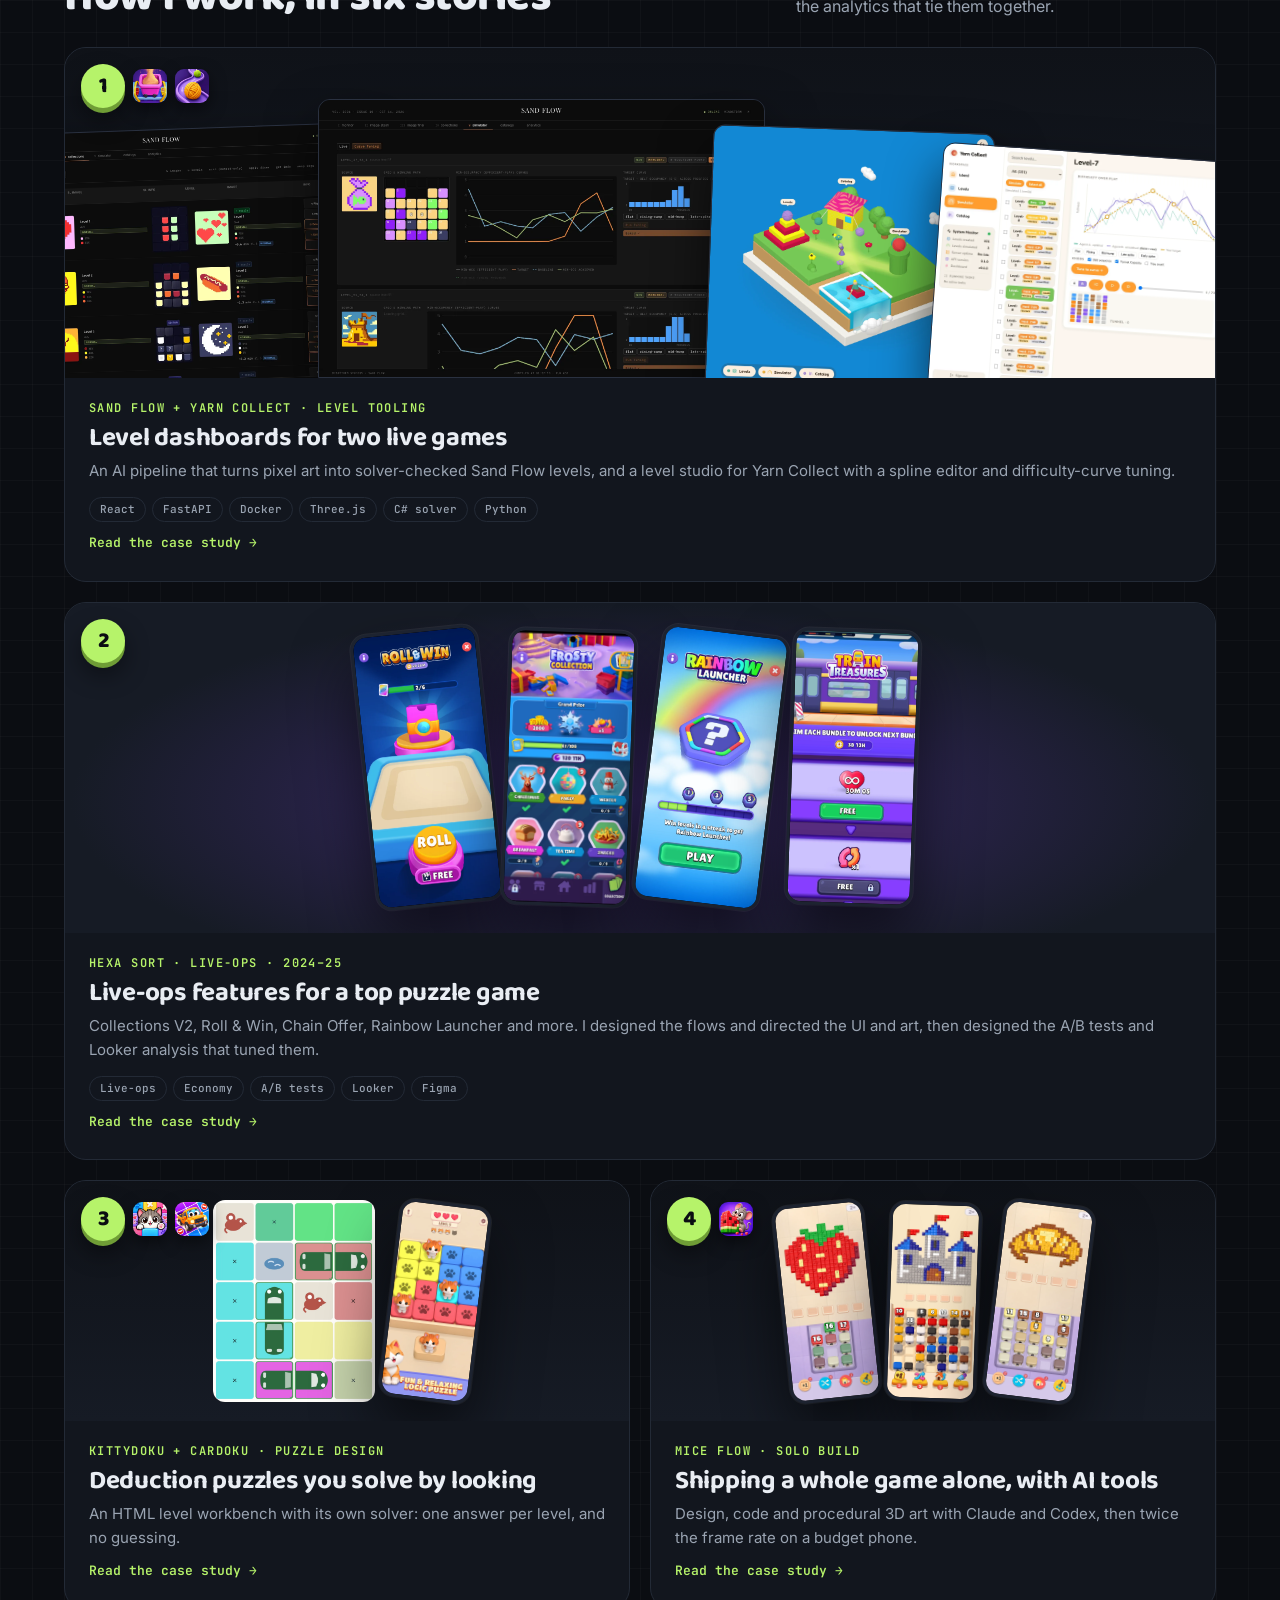
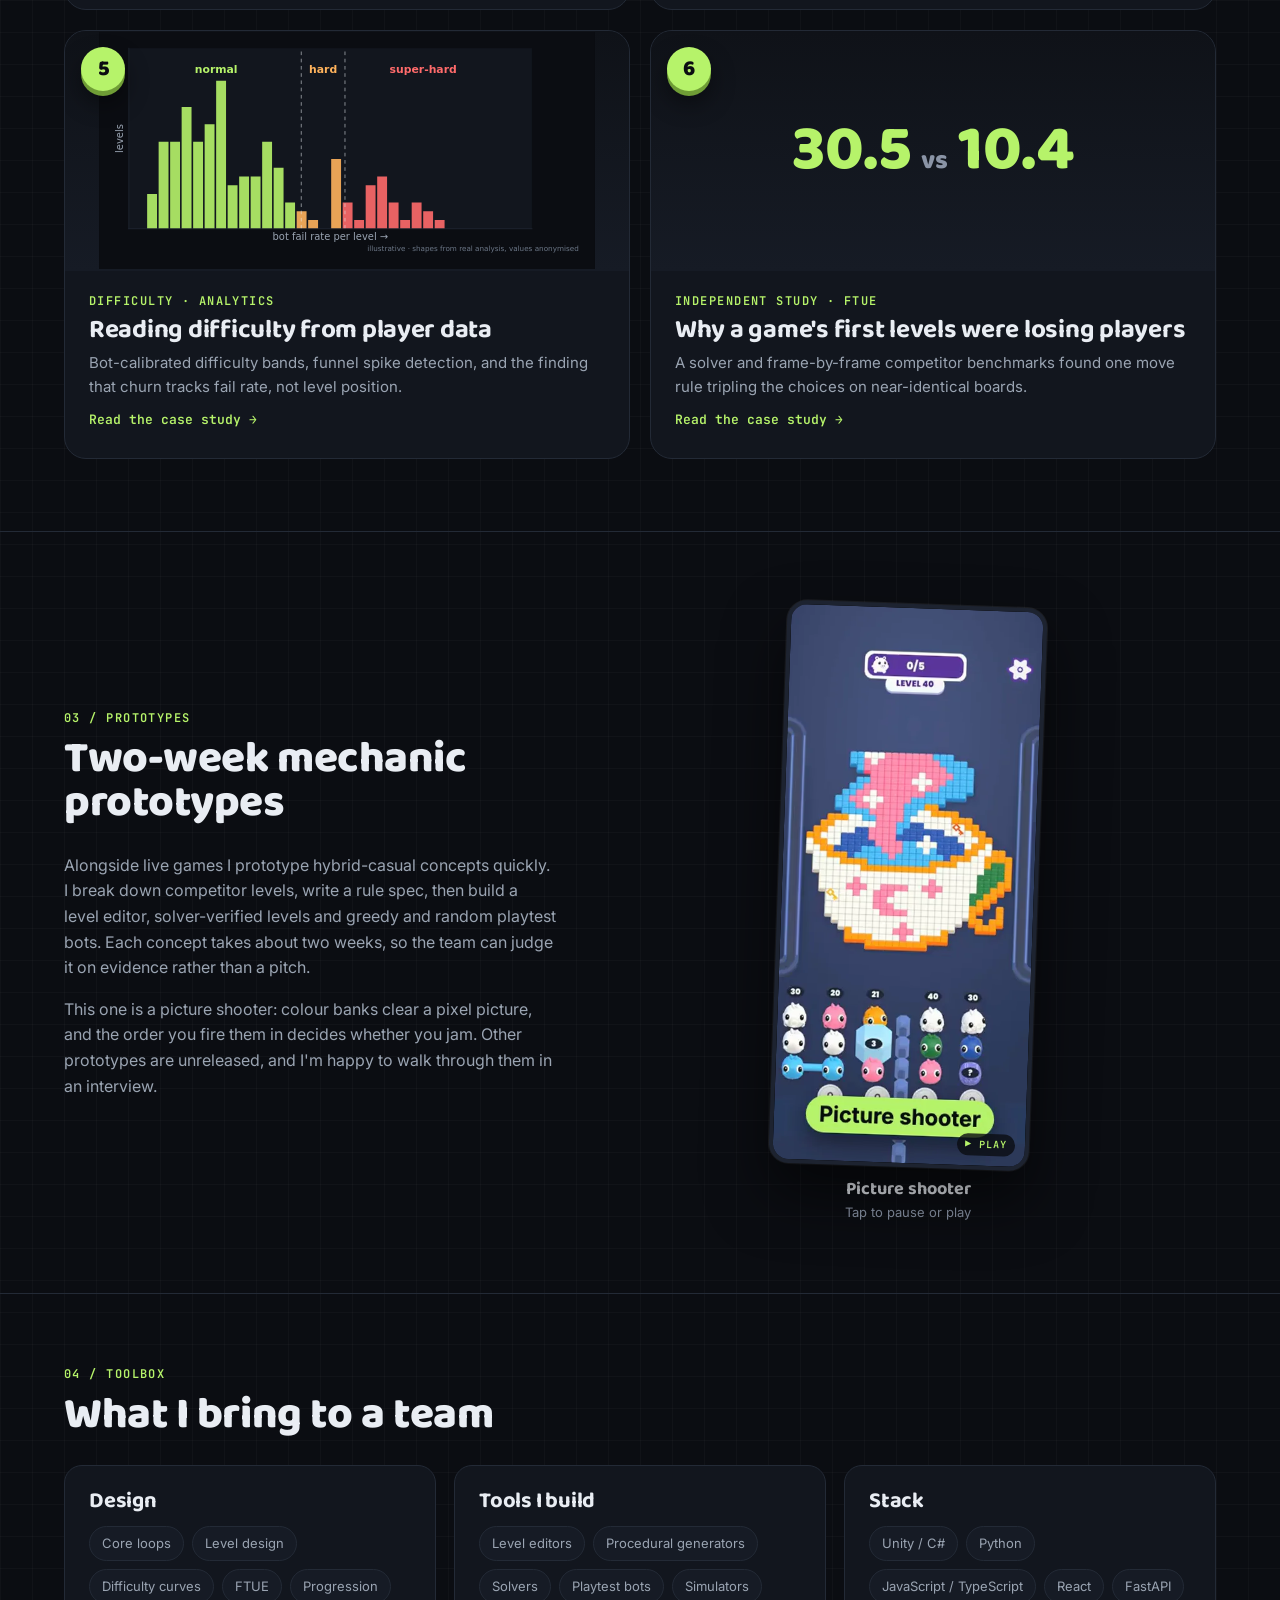
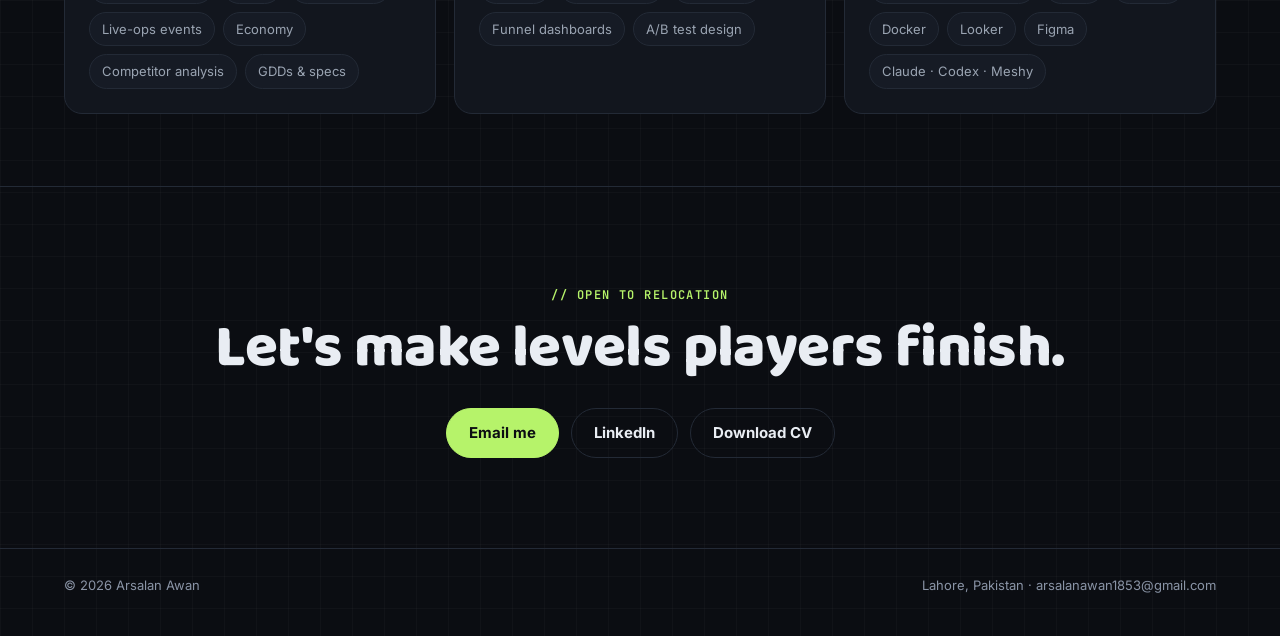
==== commit 3e949f48: "Matrix jump-in lens, earlier PLAY collapse, stage UI above the game canvas, no hero button Co-Author" ====
--- a/index.html
+++ b/index.html
@@ -45,7 +45,6 @@
   <div class="hero-3d" data-hero>
     <div class="hero-fallback" aria-hidden="true"><span class="hf-word"><b style="--c:#f4a340;--d:#b8661a">P</b><b style="--c:#b8a0f2;--d:#6f55b8">L</b><b style="--c:#f7c84f;--d:#b98a12">A</b><b style="--c:#ff9db0;--d:#c85a72">Y</b></span><span class="hf-arrow"></span></div>
     <div class="hero-tip" hidden></div>
-    <a class="hero-go" href="#play">Play 5 shipped games <span aria-hidden="true">↓</span></a>
   </div>
 </div></header>
 
--- a/css/site.css
+++ b/css/site.css
@@ -309,7 +309,7 @@
 .game-copy .game-blurb { font-weight: 600; opacity: 1; font-size: 17px; }
 .game-how b { display: block; font: 600 11px/1.4 var(--mono); letter-spacing: .12em; text-transform: uppercase; margin-bottom: 4px; }
 .game-store { display: inline-flex; align-items: center; min-height: 44px; padding: 0 18px; border-radius: 99px; background: var(--g-ink); color: var(--g-bg); font-weight: 700; font-size: 14px; text-decoration: none; }
-.play-stage { position: relative; height: min(76vh, 700px); min-height: 520px; touch-action: pan-y; cursor: pointer; -webkit-user-select: none; user-select: none; }
+.play-stage { position: relative; z-index: 11; height: min(76vh, 700px); min-height: 520px; touch-action: pan-y; cursor: pointer; -webkit-user-select: none; user-select: none; }
 .play-stage .arcade-ui { position: absolute; inset: 0; z-index: 11; pointer-events: none; font-family: 'Russo One', var(--display); }
 .play-stage .arcade-ui > * { pointer-events: auto; }
 .play-stage .arcade-load { position: absolute; inset: 0; display: none; place-items: center; align-content: center; gap: 12px; color: var(--g-ink); font: 600 12px/1 var(--mono); letter-spacing: .1em; text-transform: uppercase; }
@@ -331,29 +331,49 @@
 @keyframes card-shake { 20%, 60% { transform: translateX(-10px) rotate(-1deg); } 40%, 80% { transform: translateX(10px) rotate(1deg); } }
 @media (prefers-reduced-motion: reduce) { .arcade-card.lose { animation: none; } }
 
-/* Attract mode: a ghost hand plays the bot's moves and a spinning ring invites the visitor to jump in. */
-.arcade-ghost, .arcade-ring, .arcade-yay, .arcade-ripple { pointer-events: none !important; }
-.arcade-ghost { position: absolute; left: 0; top: 0; width: 54px; height: 54px; margin: -6px 0 0 -20px; opacity: 0; transition: opacity .4s; filter: drop-shadow(0 6px 6px rgba(20,10,40,.35)); }
-.arcade-ghost svg { width: 100%; height: 100%; display: block; }
-.arcade-ghost i { position: absolute; left: 30px; top: 40px; font: 400 10px/1 'Russo One', var(--display); font-style: normal; letter-spacing: .08em; background: #241b3a; color: #fff; padding: 3px 5px 2px; border-radius: 6px; }
+/* Attract mode, Matrix style: a green "program" hand plays the bot's moves and a black glass lens with code raining inside
+   it (js/games/matrix.js) invites the visitor to jump in. Taking over dissolves the bot in a burst of code. */
+.arcade-ghost, .arcade-ring, .arcade-yay, .arcade-ripple, .mx-burst { pointer-events: none !important; }
+.arcade-ghost { position: absolute; left: 0; top: 0; width: 54px; height: 54px; margin: -6px 0 0 -20px; opacity: 0; transition: opacity .4s; filter: drop-shadow(0 0 6px #22ff6aaa) drop-shadow(0 6px 6px rgba(0,0,0,.35)); }
+.arcade-ghost svg { width: 100%; height: 100%; display: block; animation: mx-flicker 4.3s steps(1) infinite; }
+.arcade-ghost i { position: absolute; left: 30px; top: 40px; font: 700 10px/1 var(--mono); font-style: normal; letter-spacing: .14em; background: #010a04; color: #5dff8f; border: 1px solid #39ff7a; padding: 3px 5px 2px; border-radius: 3px; box-shadow: 0 0 8px #22ff6a66; }
 .attract .arcade-ghost { opacity: 1; }
-.arcade-ring { position: absolute; left: 0; top: 0; width: 112px; height: 112px; margin: -56px 0 0 -56px; opacity: 0; transition: opacity .35s, transform .5s cubic-bezier(.3,.8,.3,1); }
+@keyframes mx-flicker { 0%, 100% { opacity: 1; transform: none; } 61% { opacity: .55; transform: translateX(2px) skewX(-6deg); } 62% { opacity: 1; transform: none; } 88% { opacity: .7; } 89% { opacity: 1; } }
+.arcade-ring { position: absolute; z-index: 4; left: 0; top: 0; width: 124px; height: 124px; margin: -62px 0 0 -62px; opacity: 0; transition: opacity .35s, transform .5s cubic-bezier(.3,.8,.3,1); }
 .arcade-ring.cursor { transition: opacity .35s, transform .08s linear; }
 .attract .arcade-ring { opacity: 1; }
-.arcade-ring svg { width: 100%; height: 100%; display: block; animation: ring-spin 9s linear infinite; overflow: visible; }
-.arcade-ring .ring-bg { fill: #ffffffd9; stroke: #241b3a; stroke-width: 3; }
-.arcade-ring text { font: 400 13.5px 'Russo One', var(--display); fill: #241b3a; letter-spacing: .04em; }
-.arcade-ring .ring-core { fill: var(--acc, #ff5a7a); stroke: #241b3a; stroke-width: 3; animation: ring-pulse 1.1s ease-in-out infinite alternate; transform-origin: 60px 60px; }
-.arcade-ring .ring-play { fill: #fff; stroke: #241b3a; stroke-width: 2.5; stroke-linejoin: round; animation: ring-spin 9s linear infinite reverse; transform-origin: 60px 60px; }
+.arcade-ring::before { content: ''; position: absolute; inset: -4px; border-radius: 50%; background: #010a04eb; border: 1.5px solid #39ff7acc;
+  box-shadow: 0 0 24px 2px #22ff6a66, 0 12px 26px rgba(0,0,0,.45), inset 0 0 12px #22ff6a33; }
+.arcade-ring .mx-rain { position: absolute; left: 16px; top: 16px; width: 92px; height: 92px; border-radius: 50%; background: #010a04;
+  box-shadow: 0 0 0 1px #39ff7a55, inset 0 0 18px #000; }
+.arcade-ring::after { content: ''; position: absolute; left: 16px; top: 16px; width: 92px; height: 92px; border-radius: 50%; pointer-events: none;
+  background: repeating-linear-gradient(0deg, #0000 0 2px, #00000038 2px 3px), radial-gradient(70% 60% at 35% 25%, #ffffff2e, #0000 55%); }
+.arcade-ring .mx-orbit { position: absolute; inset: 0; width: 100%; height: 100%; overflow: visible; animation: ring-spin 14s linear infinite; filter: drop-shadow(0 0 3px #22ff6a); }
+.arcade-ring .mx-ticks { fill: none; stroke: #39ff7a66; stroke-width: 1.2; stroke-dasharray: 1.5 4.5; }
+.arcade-ring text { font: 700 10px var(--mono); fill: #8dffb0; letter-spacing: .1em; }
+.arcade-ring .mx-pill { position: absolute; left: 50%; top: 42%; width: 38px; height: 16px; margin: -8px 0 0 -19px; border-radius: 9px; z-index: 1;
+  background: linear-gradient(180deg, #ff9a9a 0%, #f0213b 42%, #a3001a 78%, #5c000c 100%); box-shadow: 0 0 14px 3px #ff1e3c99, 0 3px 6px #0009;
+  animation: mx-pill 2.4s ease-in-out infinite; }
+.arcade-ring .mx-pill::after { content: ''; position: absolute; left: 6px; right: 8px; top: 2px; height: 4px; border-radius: 3px; background: #ffffffb0; }
+@keyframes mx-pill { 0%, 100% { transform: rotate(-28deg) translateY(0); } 50% { transform: rotate(-20deg) translateY(-3px) scale(1.06); } }
+.arcade-ring .mx-label { position: absolute; left: 0; right: 0; top: 60%; z-index: 1; text-align: center; white-space: nowrap; font: 800 12px/1 var(--mono); letter-spacing: .16em; color: #d8ffe3; text-shadow: 0 0 6px #22ff6a, 0 0 2px #22ff6a; }
+.arcade-ring .mx-cap { position: absolute; left: 50%; top: calc(100% + 4px); transform: translateX(-50%); white-space: nowrap; font: 700 11px/1 var(--mono); font-style: normal; color: #7dffa4;
+  background: #010a04e6; border: 1px solid #39ff7a66; border-radius: 4px; padding: 5px 8px 4px; box-shadow: 0 0 12px #22ff6a44; }
+.arcade-ring .mx-cap:empty { visibility: hidden; }
+.arcade-ring .mx-cap::after { content: '▍'; margin-left: 2px; animation: mx-blink .9s steps(1) infinite; }
+@keyframes mx-blink { 50% { opacity: 0; } }
+.arcade-ring.glitch .mx-label { animation: mx-glitch .45s steps(2) 1; }
+@keyframes mx-glitch { 0% { transform: translateX(-3px); text-shadow: -2px 0 #ff2d55, 2px 0 #22ffe0; } 50% { transform: translateX(3px); text-shadow: 2px 0 #ff2d55, -2px 0 #22ffe0; } 100% { transform: none; } }
 .play-stage.attract:hover { cursor: none; }
 @keyframes ring-spin { to { transform: rotate(360deg); } }
-@keyframes ring-pulse { to { transform: scale(1.12); } }
-.arcade-ripple { position: absolute; width: 16px; height: 16px; margin: -8px 0 0 -8px; border-radius: 50%; border: 3px solid #fff; animation: ripple .55s ease-out forwards; }
+.arcade-ripple { position: absolute; width: 16px; height: 16px; margin: -8px 0 0 -8px; border-radius: 50%; border: 2px solid #5dff8f; box-shadow: 0 0 10px #22ff6a; animation: ripple .55s ease-out forwards; }
 @keyframes ripple { from { transform: scale(.4); opacity: 1; } to { transform: scale(3.4); opacity: 0; } }
-.arcade-yay { position: absolute; left: 50%; top: 42%; font: 400 clamp(34px, 6vw, 56px)/1 'Russo One', var(--display); color: #fff; text-transform: uppercase; -webkit-text-stroke: 2px #241b3a; text-shadow: 0 6px 0 #241b3a; opacity: 0; transform: translate(-50%, -50%) scale(.2) rotate(-8deg); white-space: nowrap; }
-.arcade-yay.go { animation: yay 1.3s cubic-bezier(.2,1.6,.4,1) forwards; }
-@keyframes yay { 0% { opacity: 0; transform: translate(-50%,-50%) scale(.2) rotate(-12deg); } 25% { opacity: 1; transform: translate(-50%,-50%) scale(1.08) rotate(-4deg); } 70% { opacity: 1; transform: translate(-50%,-50%) scale(1) rotate(-4deg); } 100% { opacity: 0; transform: translate(-50%,-90%) scale(.9) rotate(-4deg); } }
-@media (prefers-reduced-motion: reduce) { .arcade-ghost { display: none; } .arcade-ring { left: 50%; top: auto; bottom: 20px; margin: 0 0 0 -56px; transform: none !important; } .arcade-ring svg, .arcade-ring .ring-core, .arcade-ring .ring-play { animation: none; } }
+.mx-burst { position: absolute; inset: 0; width: 100%; height: 100%; z-index: 4; }
+.arcade-yay { position: absolute; left: 50%; top: 42%; z-index: 5; font: 800 clamp(30px, 5.4vw, 52px)/1 var(--mono); letter-spacing: .12em; color: #e4ffec; text-shadow: 0 0 12px #22ff6a, 0 0 3px #22ff6a, 0 4px 0 #010a04;
+  background: #010a04c4; border: 1px solid #39ff7a88; border-radius: 6px; padding: 12px 18px 10px; opacity: 0; transform: translate(-50%, -50%); white-space: nowrap; }
+.arcade-yay.go { animation: yay 1.5s ease-out forwards; }
+@keyframes yay { 0% { opacity: 0; transform: translate(-50%,-50%) scaleY(.05); } 10% { opacity: 1; transform: translate(-50%,-50%) scaleY(1.15); } 18%, 75% { opacity: 1; transform: translate(-50%,-50%); } 100% { opacity: 0; transform: translate(-50%,-50%) scaleX(1.3) scaleY(.02); } }
+@media (prefers-reduced-motion: reduce) { .arcade-ghost { display: none; } .arcade-ring { left: 50%; top: auto; bottom: 34px; margin: 0 0 0 -62px; transform: none !important; } .arcade-ring .mx-orbit, .arcade-ring .mx-pill, .arcade-ring .mx-cap::after, .arcade-ghost svg { animation: none; } .arcade-yay.go { animation: none; opacity: 0; } }
 
 /* Store phones beside each game: the store screenshots take turns, sliding in like a phone carousel. */
 .game-phone[data-cycle] img { position: absolute; inset: 0; }
@@ -379,21 +399,14 @@
 .hf-word b:nth-child(even) { transform: translateY(.08em) rotate(5deg); }
 .hf-arrow { width: 0; height: 0; border: 54px solid transparent; border-top: 64px solid var(--acc); border-bottom: 0; filter: drop-shadow(6px 7px 0 #5b8a1e); animation: hf-bob 1.1s cubic-bezier(.5,0,.4,1.6) infinite; }
 @keyframes hf-bob { 50% { transform: translateY(14px) scaleY(1.12); } }
-.hero-go { position: absolute; left: 50%; bottom: 6px; z-index: 3; transform: translateX(-50%); display: inline-flex; align-items: center; gap: 10px; white-space: nowrap;
-  font: 400 15px/1 'Russo One', var(--display); letter-spacing: .04em; text-transform: uppercase; text-decoration: none; color: var(--acc-ink); background: var(--acc);
-  padding: 14px 22px 13px; border-radius: 99px; box-shadow: 0 5px 0 #5b8a1e, 0 14px 30px #b6f36a33; transition: transform .15s, box-shadow .15s; }
-.hero-go:hover { transform: translateX(-50%) translateY(2px); box-shadow: 0 3px 0 #5b8a1e, 0 10px 26px #b6f36a55; }
-.hero-go span { display: inline-block; animation: hf-nudge 1.1s ease-in-out infinite; }
-@keyframes hf-nudge { 50% { transform: translateY(4px); } }
 .hero-tip { position: absolute; left: 0; top: 0; z-index: 4; pointer-events: none; white-space: nowrap; font: 400 13px/1 'Russo One', var(--display); letter-spacing: .04em;
   color: #241b3a; background: #fff; padding: 8px 11px 7px; border-radius: 10px; box-shadow: 0 4px 0 #241b3a33; }
 @media (max-width: 760px) {
   .hero-3d { order: -1; height: min(86vw, 360px); margin: -6px 0 6px; }
   .hf-word { font-size: 22vw; }
   .hf-arrow { border-width: 36px; border-top-width: 44px; border-bottom: 0; }
-  .hero-go { font-size: 13px; padding: 12px 18px 11px; bottom: 0; }
-}
-@media (prefers-reduced-motion: reduce) { .hf-arrow, .hero-go span { animation: none; } }
+}
+@media (prefers-reduced-motion: reduce) { .hf-arrow { animation: none; } }
 .hero-3d::before { content: ''; position: absolute; left: -10%; right: -10%; top: -6%; bottom: 4%; z-index: 0; pointer-events: none; opacity: .55;
   background: radial-gradient(46% 38% at 52% 34%, #b6f36a1f, transparent 70%), radial-gradient(40% 34% at 70% 62%, #a98cf522, transparent 70%); }
 .hero-3d.bang::before { animation: hero-bang .6s ease-out; }
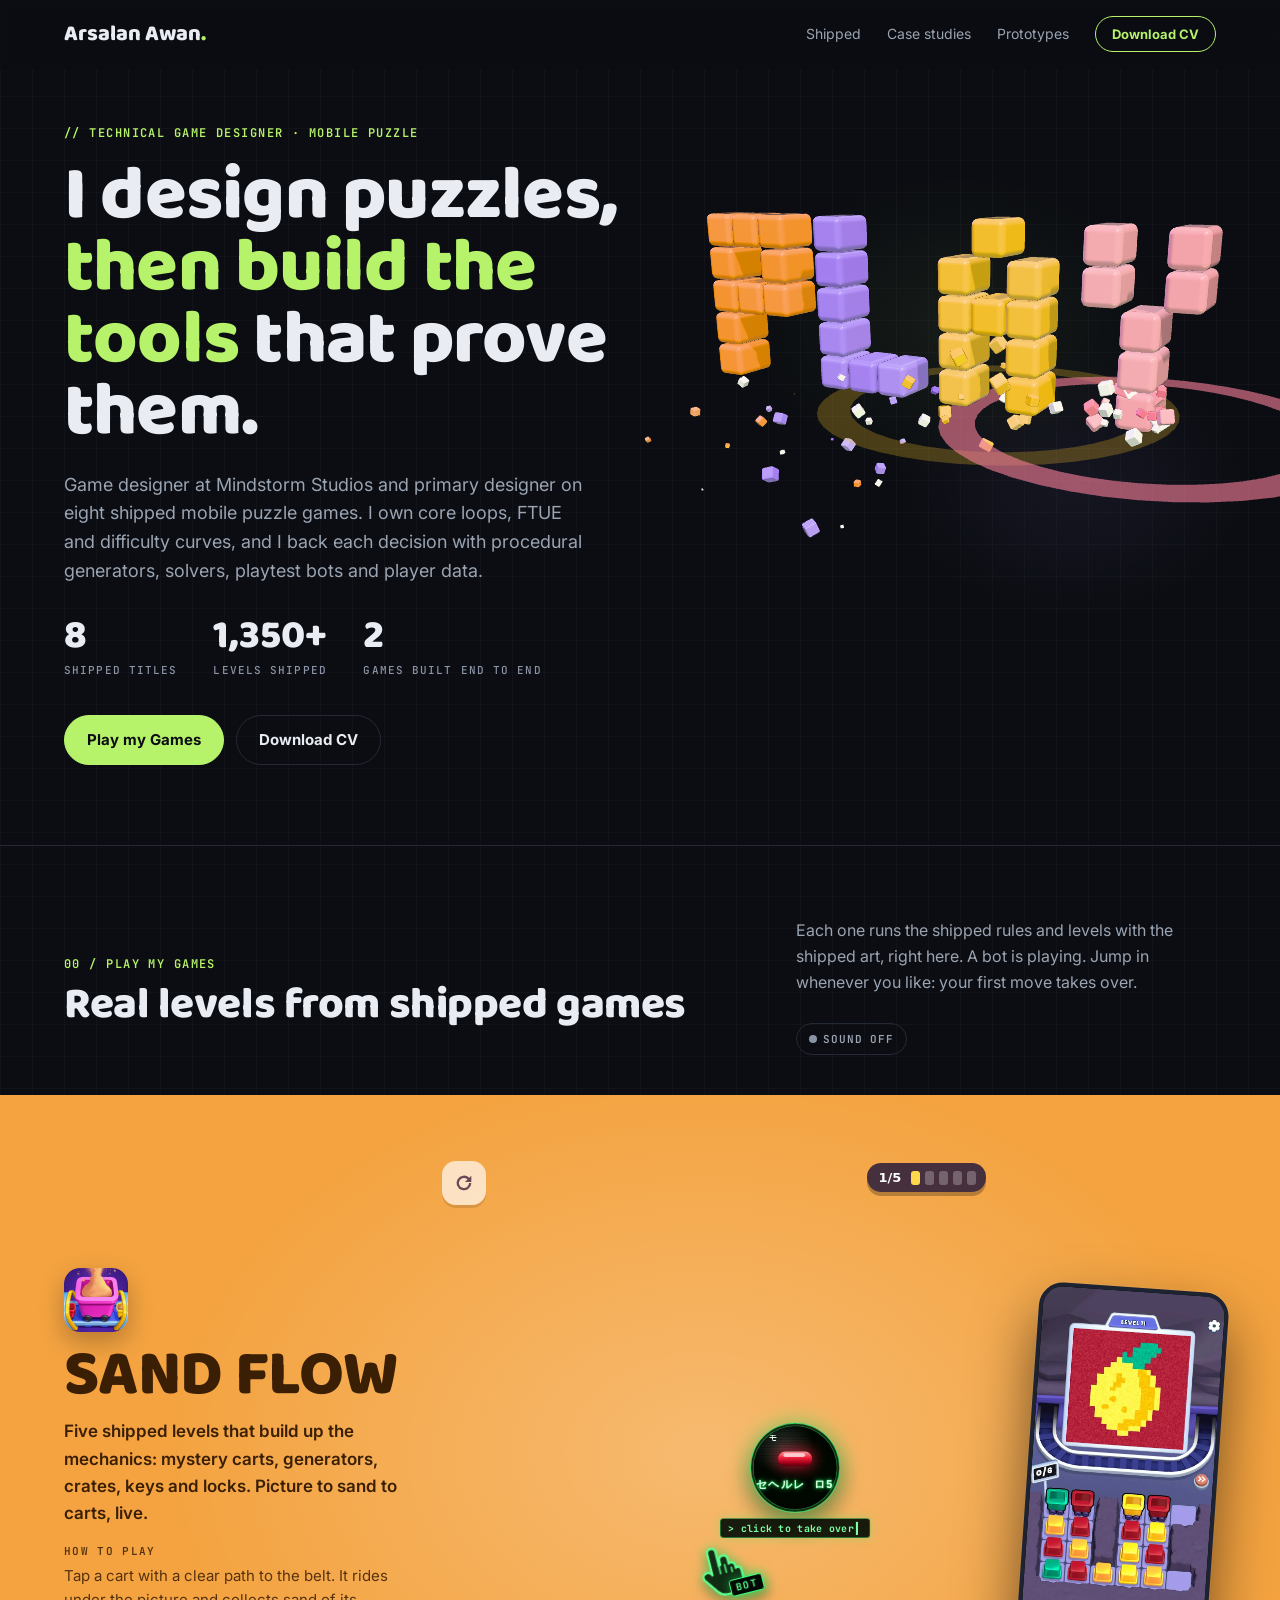
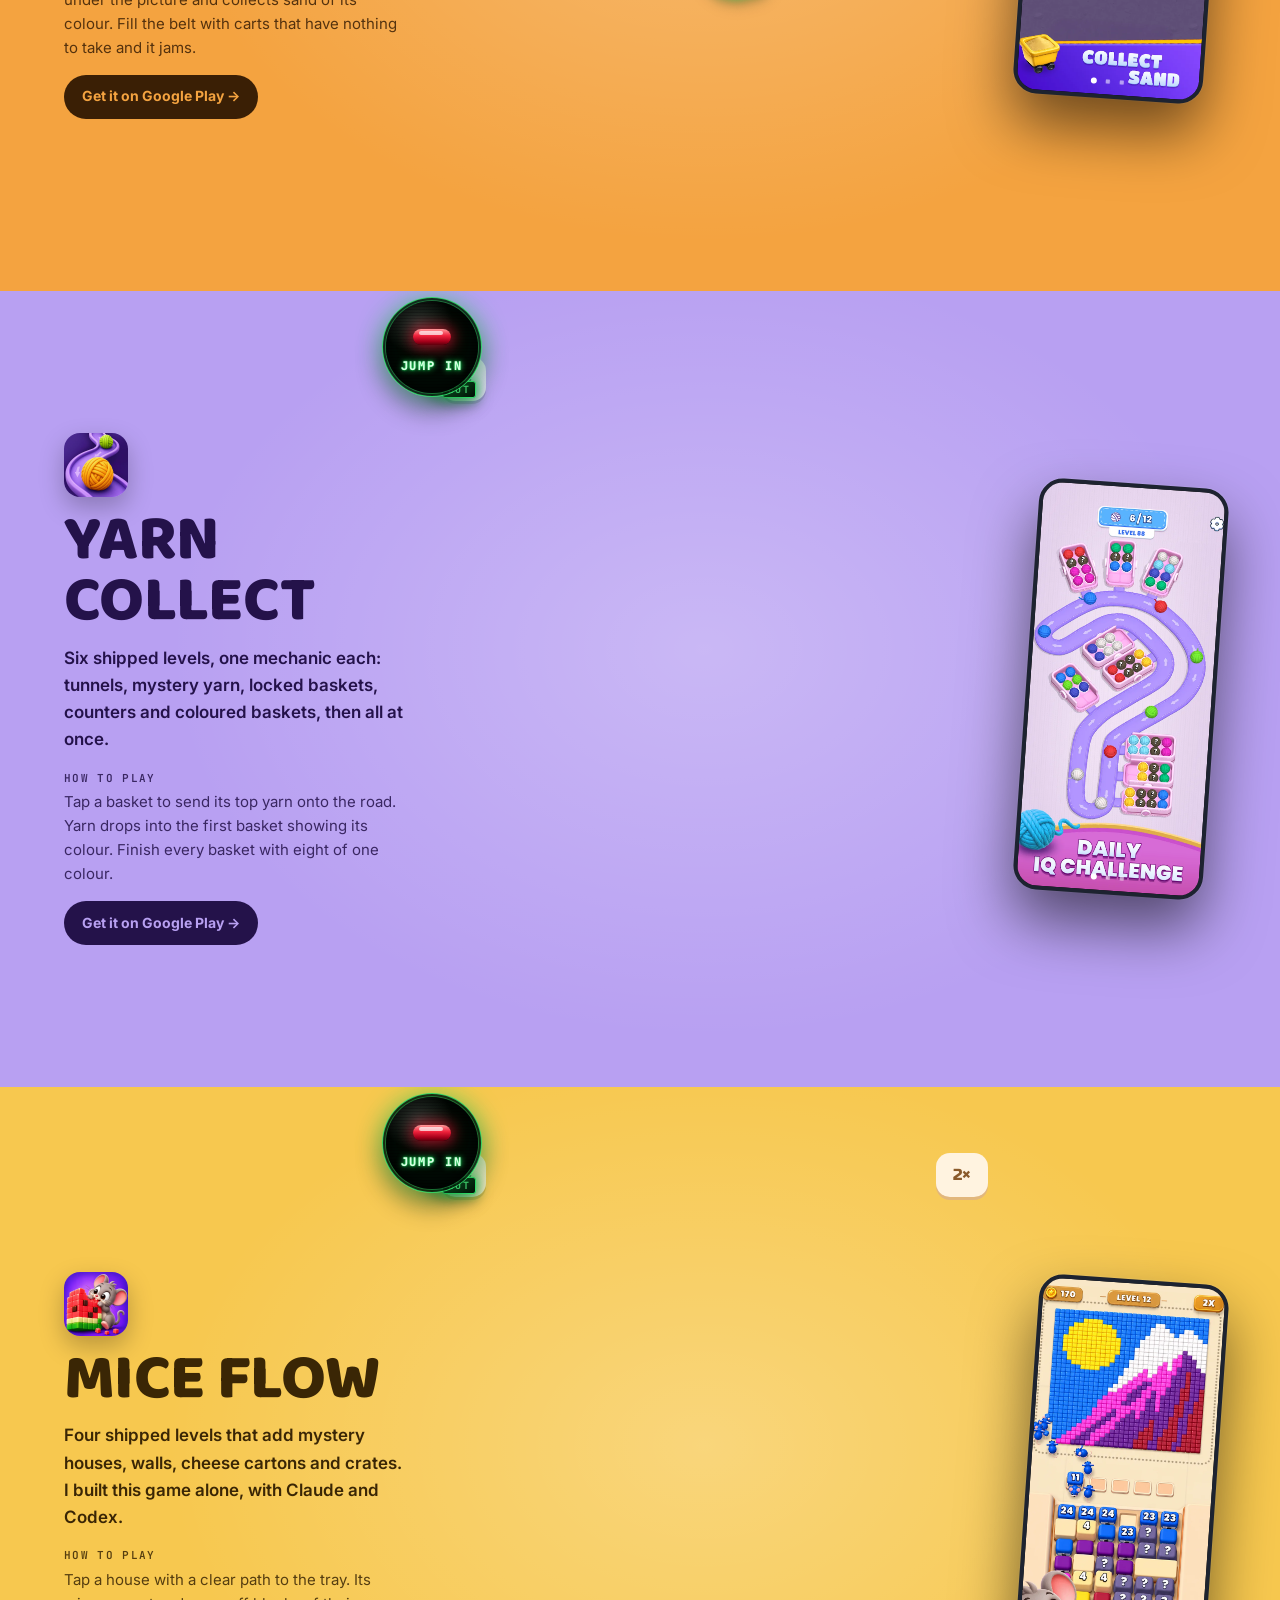
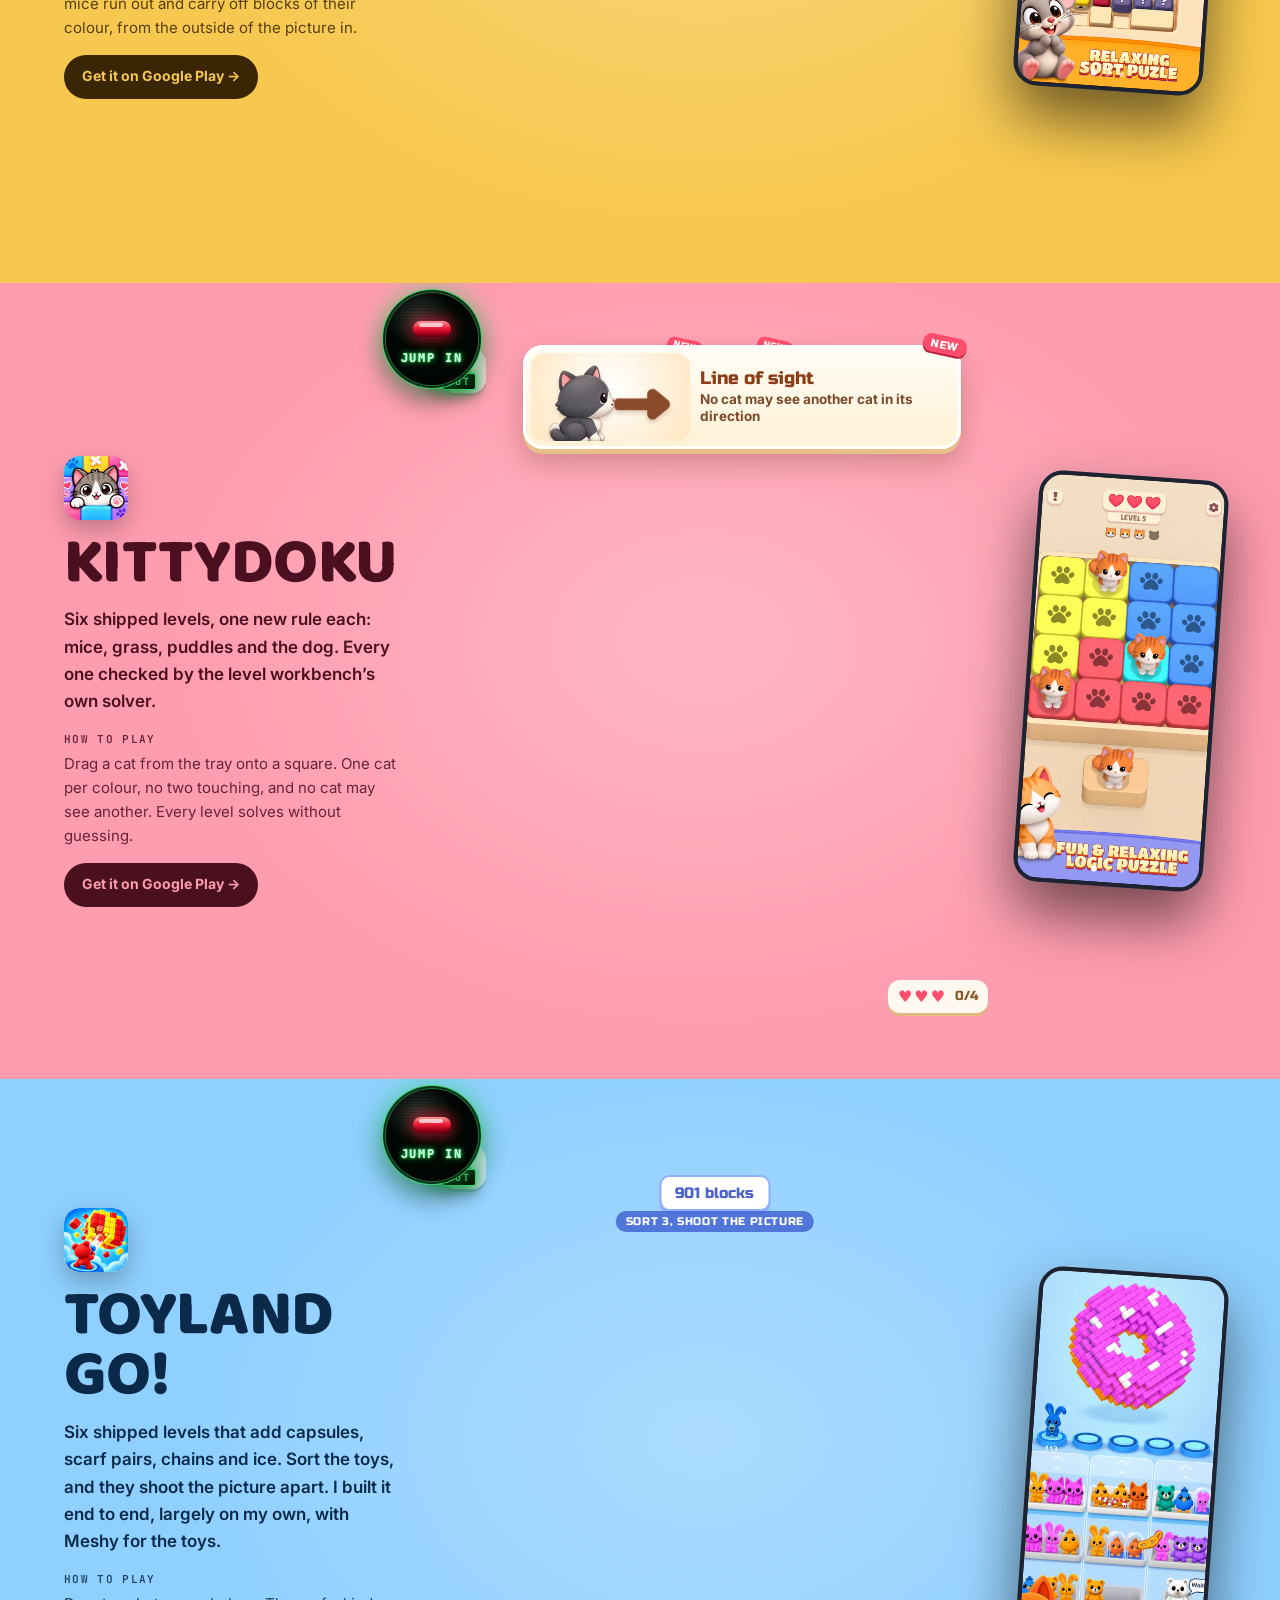
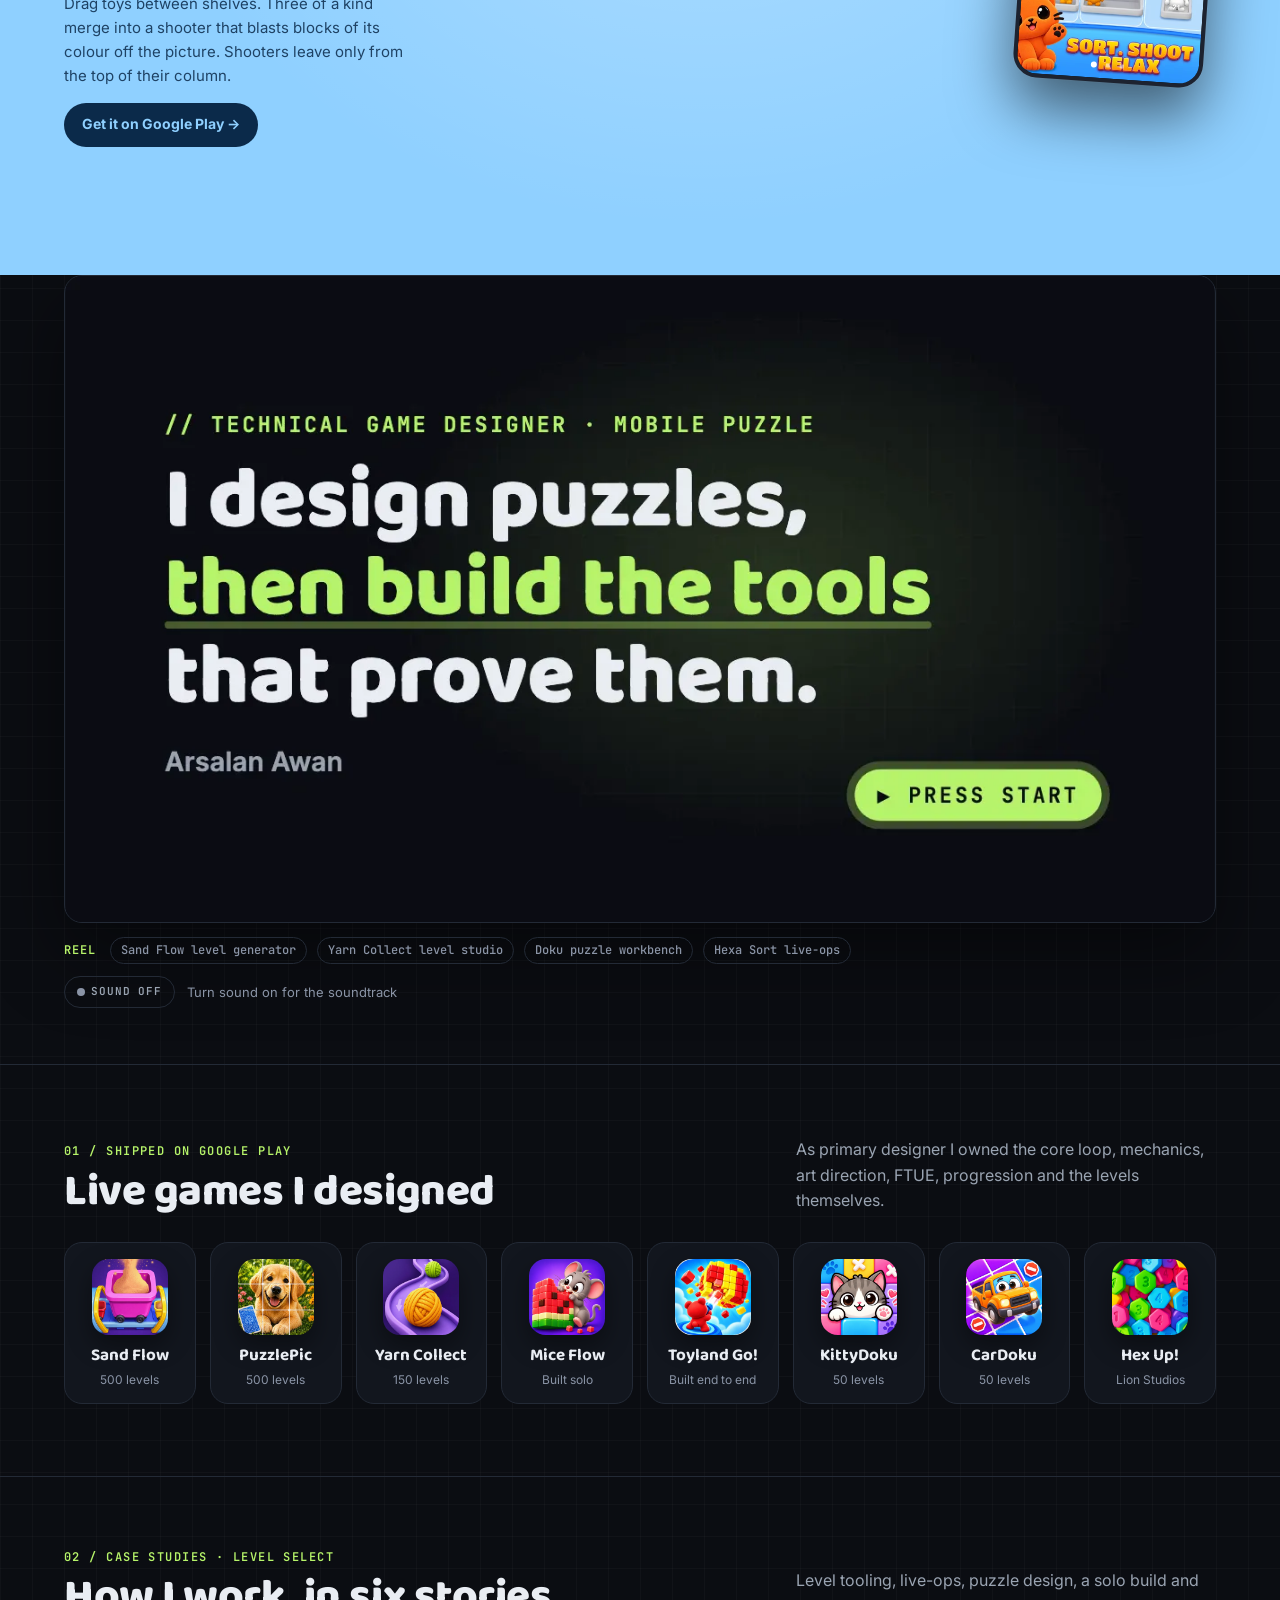
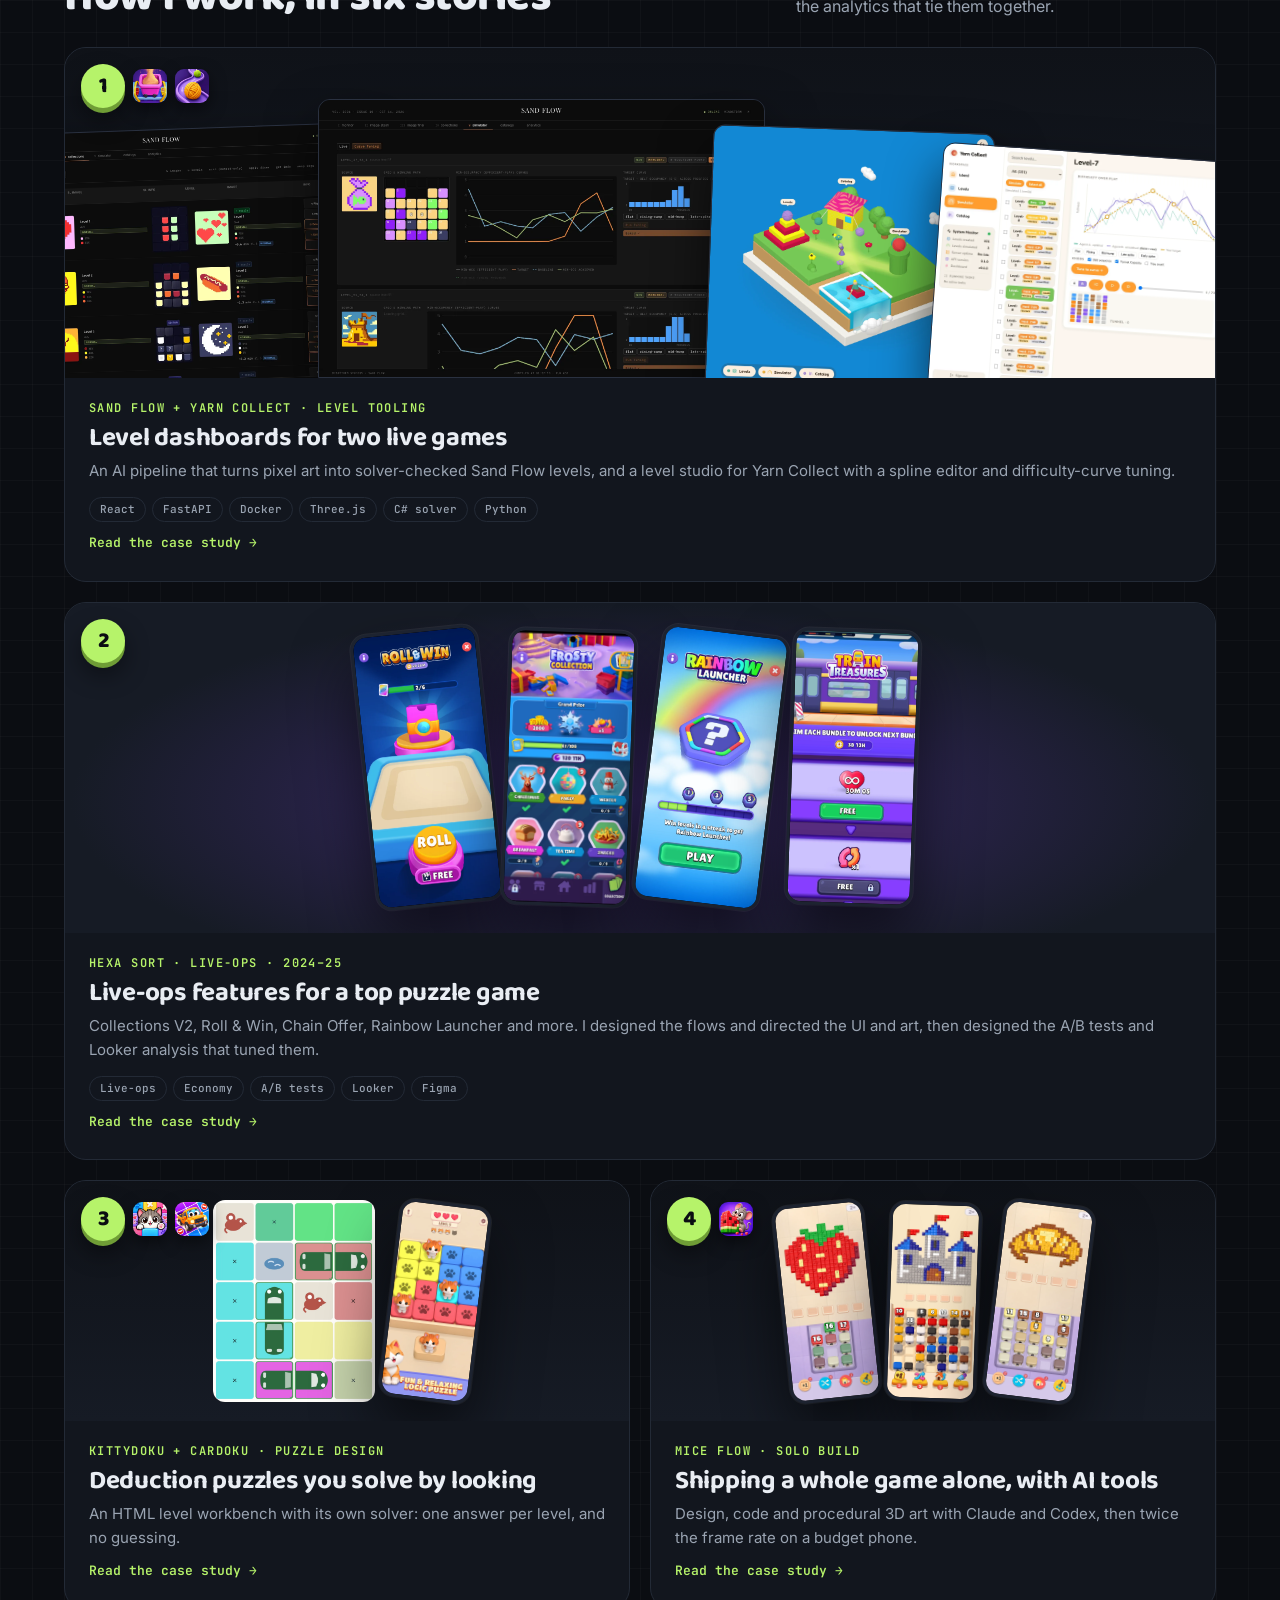
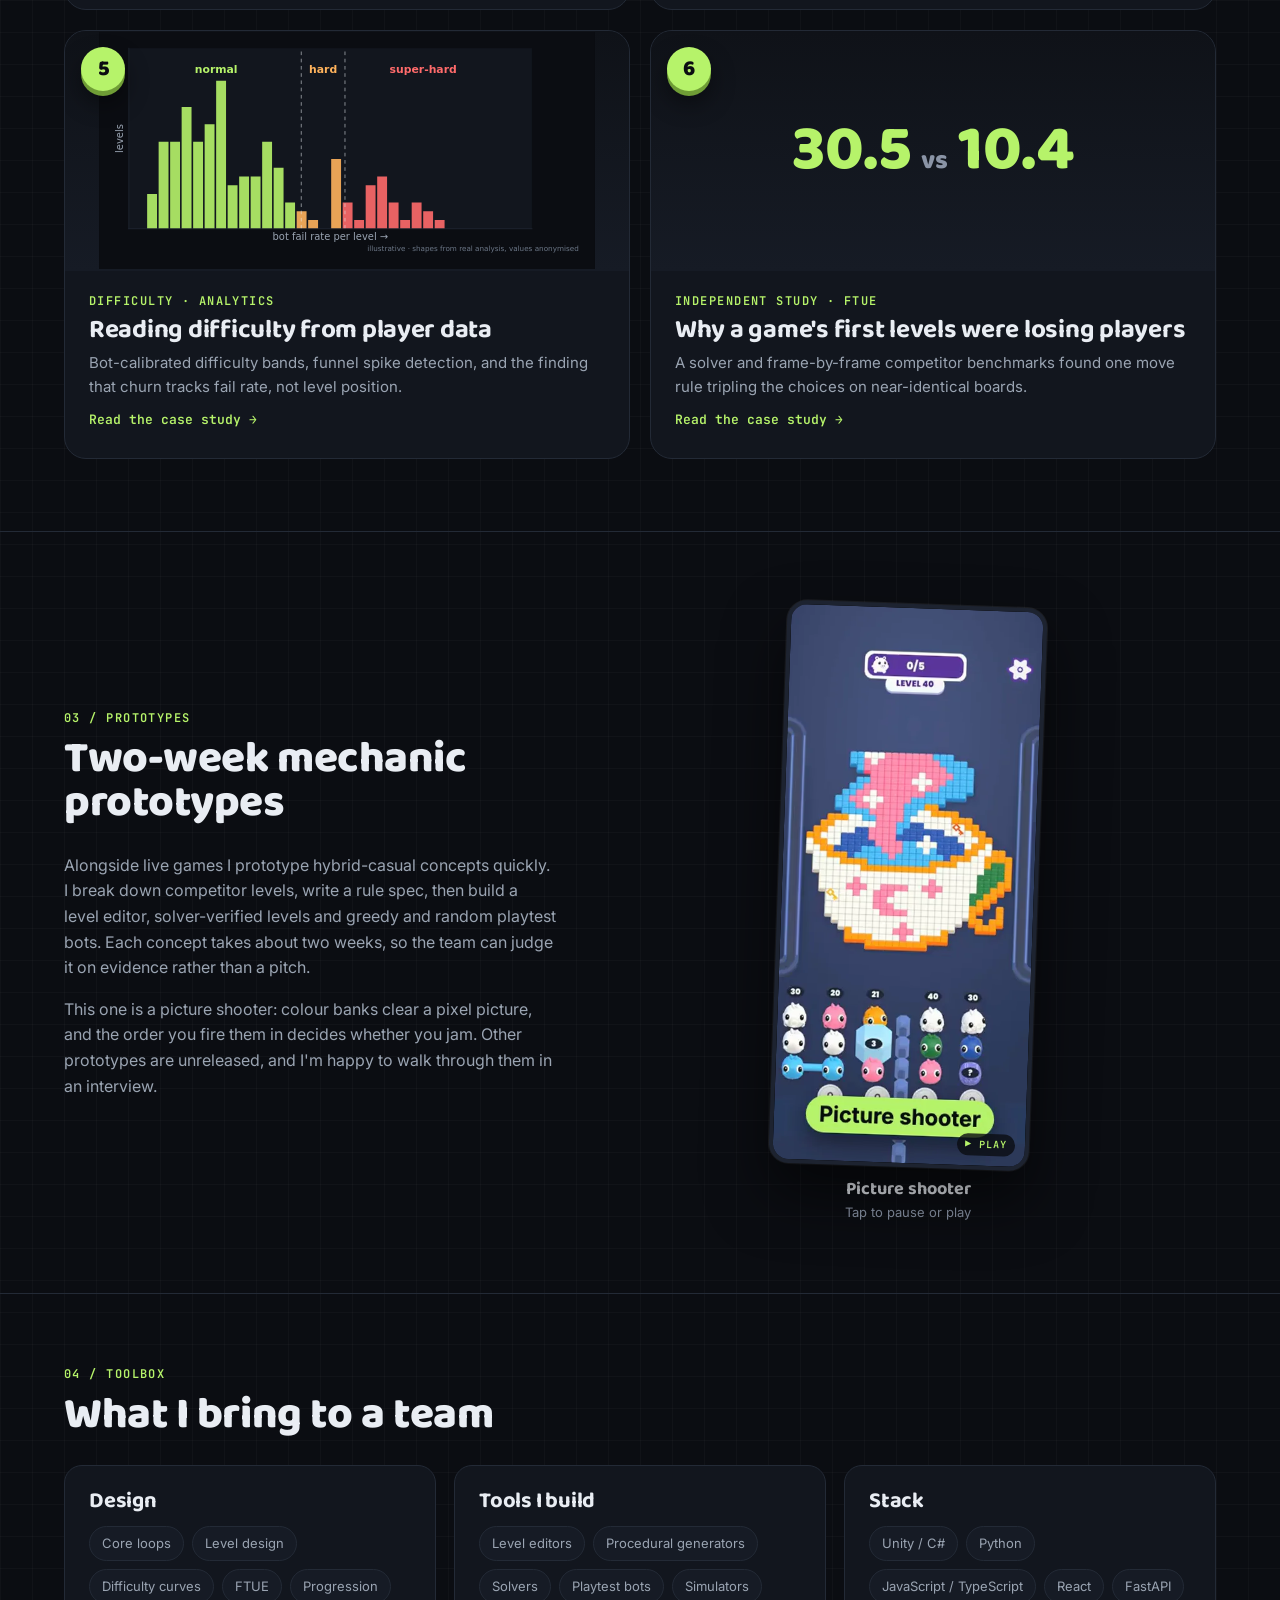
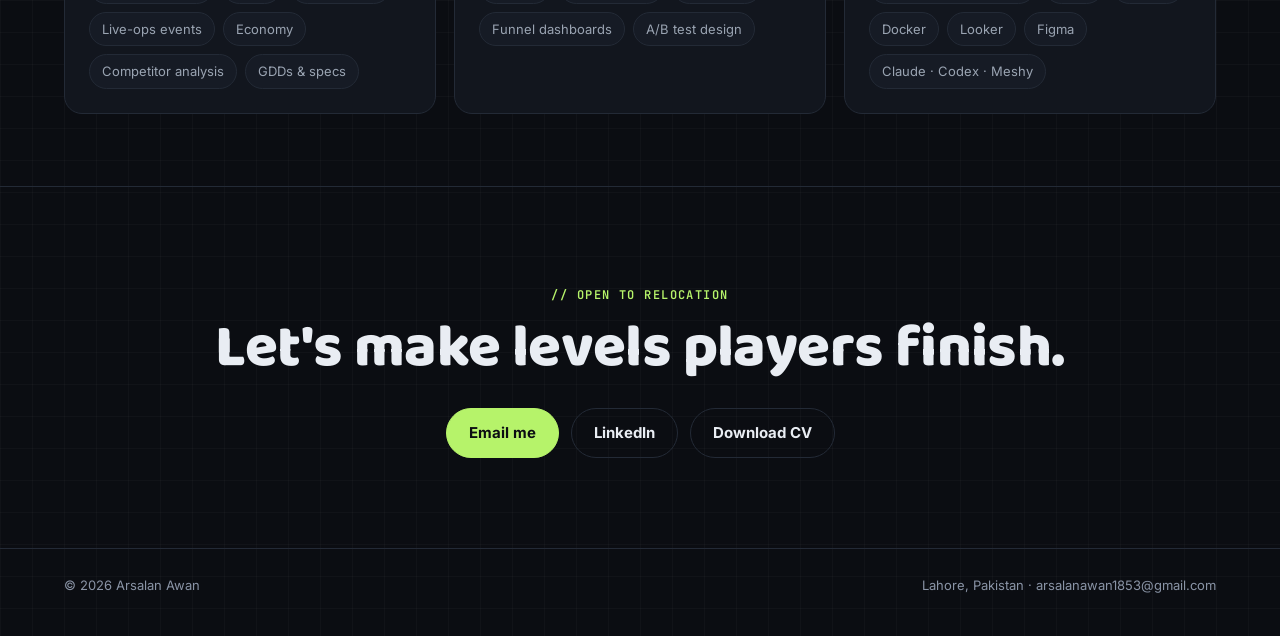
==== commit 59fb20b6: "Play my Games button and a game dock Co-Authored-By: Claude Opus 5.5 <noreply@anthropic.com>" ====
--- a/index.html
+++ b/index.html
@@ -38,7 +38,7 @@
       <div><b>2</b><span>Games built end to end</span></div>
     </div>
     <div class="cta-row">
-      <a class="btn" href="#work">See the work</a>
+      <a class="btn" href="#play-sandflow" data-goto="sandflow">Play my Games</a>
       <a class="btn o" href="Arsalan-Awan-CV.pdf" download>Download CV</a>
     </div>
   </div>
@@ -286,6 +286,13 @@
 </div></section>
 
 <footer><div class="wrap"><span>© <span id="year">2026</span> Arsalan Awan</span><span>Lahore, Pakistan · arsalanawan1853@gmail.com</span></div></footer>
+<nav class="dock" aria-label="Jump to a game" data-dock>
+  <a href="#play-sandflow" data-goto="sandflow" aria-label="Sand Flow"><img src="media/store/icon-sandflow.webp" alt="" width="64" height="64"><span>Sand Flow</span></a>
+  <a href="#play-yarn" data-goto="yarn" aria-label="Yarn Collect"><img src="media/store/icon-yarncollect.webp" alt="" width="64" height="64"><span>Yarn Collect</span></a>
+  <a href="#play-mice" data-goto="mice" aria-label="Mice Flow"><img src="media/store/icon-miceflow.webp" alt="" width="64" height="64"><span>Mice Flow</span></a>
+  <a href="#play-kitty" data-goto="kitty" aria-label="KittyDoku"><img src="media/store/icon-kittydoku.webp" alt="" width="64" height="64"><span>KittyDoku</span></a>
+  <a href="#play-toyland" data-goto="toyland" aria-label="Toyland Go!"><img src="media/store/icon-toylandgo.webp" alt="" width="64" height="64"><span>Toyland Go!</span></a>
+</nav>
 <script src="js/site.js"></script>
 <script type="importmap">{ "imports": { "three": "./js/vendor/three.module.min.js" } }</script>
 <script type="module" src="js/games/stage.js"></script>
--- a/css/site.css
+++ b/css/site.css
@@ -342,22 +342,19 @@
 .arcade-ring { position: absolute; z-index: 4; left: 0; top: 0; width: 124px; height: 124px; margin: -62px 0 0 -62px; opacity: 0; transition: opacity .35s, transform .5s cubic-bezier(.3,.8,.3,1); }
 .arcade-ring.cursor { transition: opacity .35s, transform .08s linear; }
 .attract .arcade-ring { opacity: 1; }
-.arcade-ring::before { content: ''; position: absolute; inset: -4px; border-radius: 50%; background: #010a04eb; border: 1.5px solid #39ff7acc;
+.arcade-ring::before { content: ''; position: absolute; inset: 12px; border-radius: 50%; background: #010a04eb; border: 1.5px solid #39ff7acc;
   box-shadow: 0 0 24px 2px #22ff6a66, 0 12px 26px rgba(0,0,0,.45), inset 0 0 12px #22ff6a33; }
 .arcade-ring .mx-rain { position: absolute; left: 16px; top: 16px; width: 92px; height: 92px; border-radius: 50%; background: #010a04;
   box-shadow: 0 0 0 1px #39ff7a55, inset 0 0 18px #000; }
 .arcade-ring::after { content: ''; position: absolute; left: 16px; top: 16px; width: 92px; height: 92px; border-radius: 50%; pointer-events: none;
   background: repeating-linear-gradient(0deg, #0000 0 2px, #00000038 2px 3px), radial-gradient(70% 60% at 35% 25%, #ffffff2e, #0000 55%); }
-.arcade-ring .mx-orbit { position: absolute; inset: 0; width: 100%; height: 100%; overflow: visible; animation: ring-spin 14s linear infinite; filter: drop-shadow(0 0 3px #22ff6a); }
-.arcade-ring .mx-ticks { fill: none; stroke: #39ff7a66; stroke-width: 1.2; stroke-dasharray: 1.5 4.5; }
-.arcade-ring text { font: 700 10px var(--mono); fill: #8dffb0; letter-spacing: .1em; }
 .arcade-ring .mx-pill { position: absolute; left: 50%; top: 42%; width: 38px; height: 16px; margin: -8px 0 0 -19px; border-radius: 9px; z-index: 1;
   background: linear-gradient(180deg, #ff9a9a 0%, #f0213b 42%, #a3001a 78%, #5c000c 100%); box-shadow: 0 0 14px 3px #ff1e3c99, 0 3px 6px #0009;
   animation: mx-pill 2.4s ease-in-out infinite; }
 .arcade-ring .mx-pill::after { content: ''; position: absolute; left: 6px; right: 8px; top: 2px; height: 4px; border-radius: 3px; background: #ffffffb0; }
 @keyframes mx-pill { 0%, 100% { transform: rotate(-28deg) translateY(0); } 50% { transform: rotate(-20deg) translateY(-3px) scale(1.06); } }
 .arcade-ring .mx-label { position: absolute; left: 0; right: 0; top: 60%; z-index: 1; text-align: center; white-space: nowrap; font: 800 12px/1 var(--mono); letter-spacing: .16em; color: #d8ffe3; text-shadow: 0 0 6px #22ff6a, 0 0 2px #22ff6a; }
-.arcade-ring .mx-cap { position: absolute; left: 50%; top: calc(100% + 4px); transform: translateX(-50%); white-space: nowrap; font: 700 11px/1 var(--mono); font-style: normal; color: #7dffa4;
+.arcade-ring .mx-cap { position: absolute; left: 50%; top: calc(100% - 6px); transform: translateX(-50%); white-space: nowrap; font: 700 11px/1 var(--mono); font-style: normal; color: #7dffa4;
   background: #010a04e6; border: 1px solid #39ff7a66; border-radius: 4px; padding: 5px 8px 4px; box-shadow: 0 0 12px #22ff6a44; }
 .arcade-ring .mx-cap:empty { visibility: hidden; }
 .arcade-ring .mx-cap::after { content: '▍'; margin-left: 2px; animation: mx-blink .9s steps(1) infinite; }
@@ -373,7 +370,7 @@
   background: #010a04c4; border: 1px solid #39ff7a88; border-radius: 6px; padding: 12px 18px 10px; opacity: 0; transform: translate(-50%, -50%); white-space: nowrap; }
 .arcade-yay.go { animation: yay 1.5s ease-out forwards; }
 @keyframes yay { 0% { opacity: 0; transform: translate(-50%,-50%) scaleY(.05); } 10% { opacity: 1; transform: translate(-50%,-50%) scaleY(1.15); } 18%, 75% { opacity: 1; transform: translate(-50%,-50%); } 100% { opacity: 0; transform: translate(-50%,-50%) scaleX(1.3) scaleY(.02); } }
-@media (prefers-reduced-motion: reduce) { .arcade-ghost { display: none; } .arcade-ring { left: 50%; top: auto; bottom: 34px; margin: 0 0 0 -62px; transform: none !important; } .arcade-ring .mx-orbit, .arcade-ring .mx-pill, .arcade-ring .mx-cap::after, .arcade-ghost svg { animation: none; } .arcade-yay.go { animation: none; opacity: 0; } }
+@media (prefers-reduced-motion: reduce) { .arcade-ghost { display: none; } .arcade-ring { left: 50%; top: auto; bottom: 34px; margin: 0 0 0 -62px; transform: none !important; } .arcade-ring .mx-pill, .arcade-ring .mx-cap::after, .arcade-ghost svg { animation: none; } .arcade-yay.go { animation: none; opacity: 0; } }
 
 /* Store phones beside each game: the store screenshots take turns, sliding in like a phone carousel. */
 .game-phone[data-cycle] img { position: absolute; inset: 0; }
@@ -412,3 +409,21 @@
 .hero-3d.bang::before { animation: hero-bang .6s ease-out; }
 @keyframes hero-bang { 0% { opacity: 1; transform: scale(1.18); filter: brightness(2.4); } 100% { opacity: .55; transform: none; filter: none; } }
 @media (prefers-reduced-motion: reduce) { .hero-3d.bang::before { animation: none; } }
+
+/* Game dock: the five playable games as app icons along the bottom while the games are on screen; the one in view is
+   raised with a white rim. A tap scrolls straight to that game's board. */
+.dock { position: fixed; left: 50%; bottom: 16px; z-index: 15; display: flex; gap: 12px; padding: 10px 12px; border-radius: 30px;
+  background: #0b0d12e0; backdrop-filter: blur(14px); -webkit-backdrop-filter: blur(14px); box-shadow: 0 14px 40px #0007, inset 0 0 0 1px #ffffff14;
+  transform: translate(-50%, 140%); opacity: 0; pointer-events: none; transition: transform .45s cubic-bezier(.3,1.4,.5,1), opacity .3s; }
+.dock.on { transform: translate(-50%, 0); opacity: 1; pointer-events: auto; }
+.dock a { position: relative; display: block; width: 58px; height: 58px; border-radius: 17px; transition: transform .25s cubic-bezier(.3,1.6,.5,1); -webkit-tap-highlight-color: transparent; }
+.dock img { width: 100%; height: 100%; display: block; border-radius: inherit; box-shadow: 0 5px 0 #00000059; }
+.dock a:hover { transform: translateY(-4px) scale(1.06); }
+.dock a.cur { transform: translateY(-6px) scale(1.14); }
+.dock a.cur img { box-shadow: 0 0 0 4px #fff, 0 0 0 7px #ffffff33, 0 8px 18px #0008; }
+.dock span { position: absolute; left: 50%; bottom: calc(100% + 12px); transform: translate(-50%, 4px); white-space: nowrap; pointer-events: none;
+  font: 400 12px/1 'Russo One', var(--display); color: #241b3a; background: #fff; padding: 6px 9px 5px; border-radius: 8px; opacity: 0; transition: opacity .15s, transform .15s; }
+.dock a:hover span, .dock a:focus-visible span { opacity: 1; transform: translate(-50%, 0); }
+.dock a:focus-visible { outline: 3px solid var(--acc); outline-offset: 4px; }
+@media (max-width: 760px) { .dock { bottom: max(10px, env(safe-area-inset-bottom)); gap: 8px; padding: 8px 10px; border-radius: 24px; } .dock a { width: 48px; height: 48px; border-radius: 14px; } .dock span { display: none; } }
+@media (prefers-reduced-motion: reduce) { .dock, .dock a { transition: opacity .2s; } }
